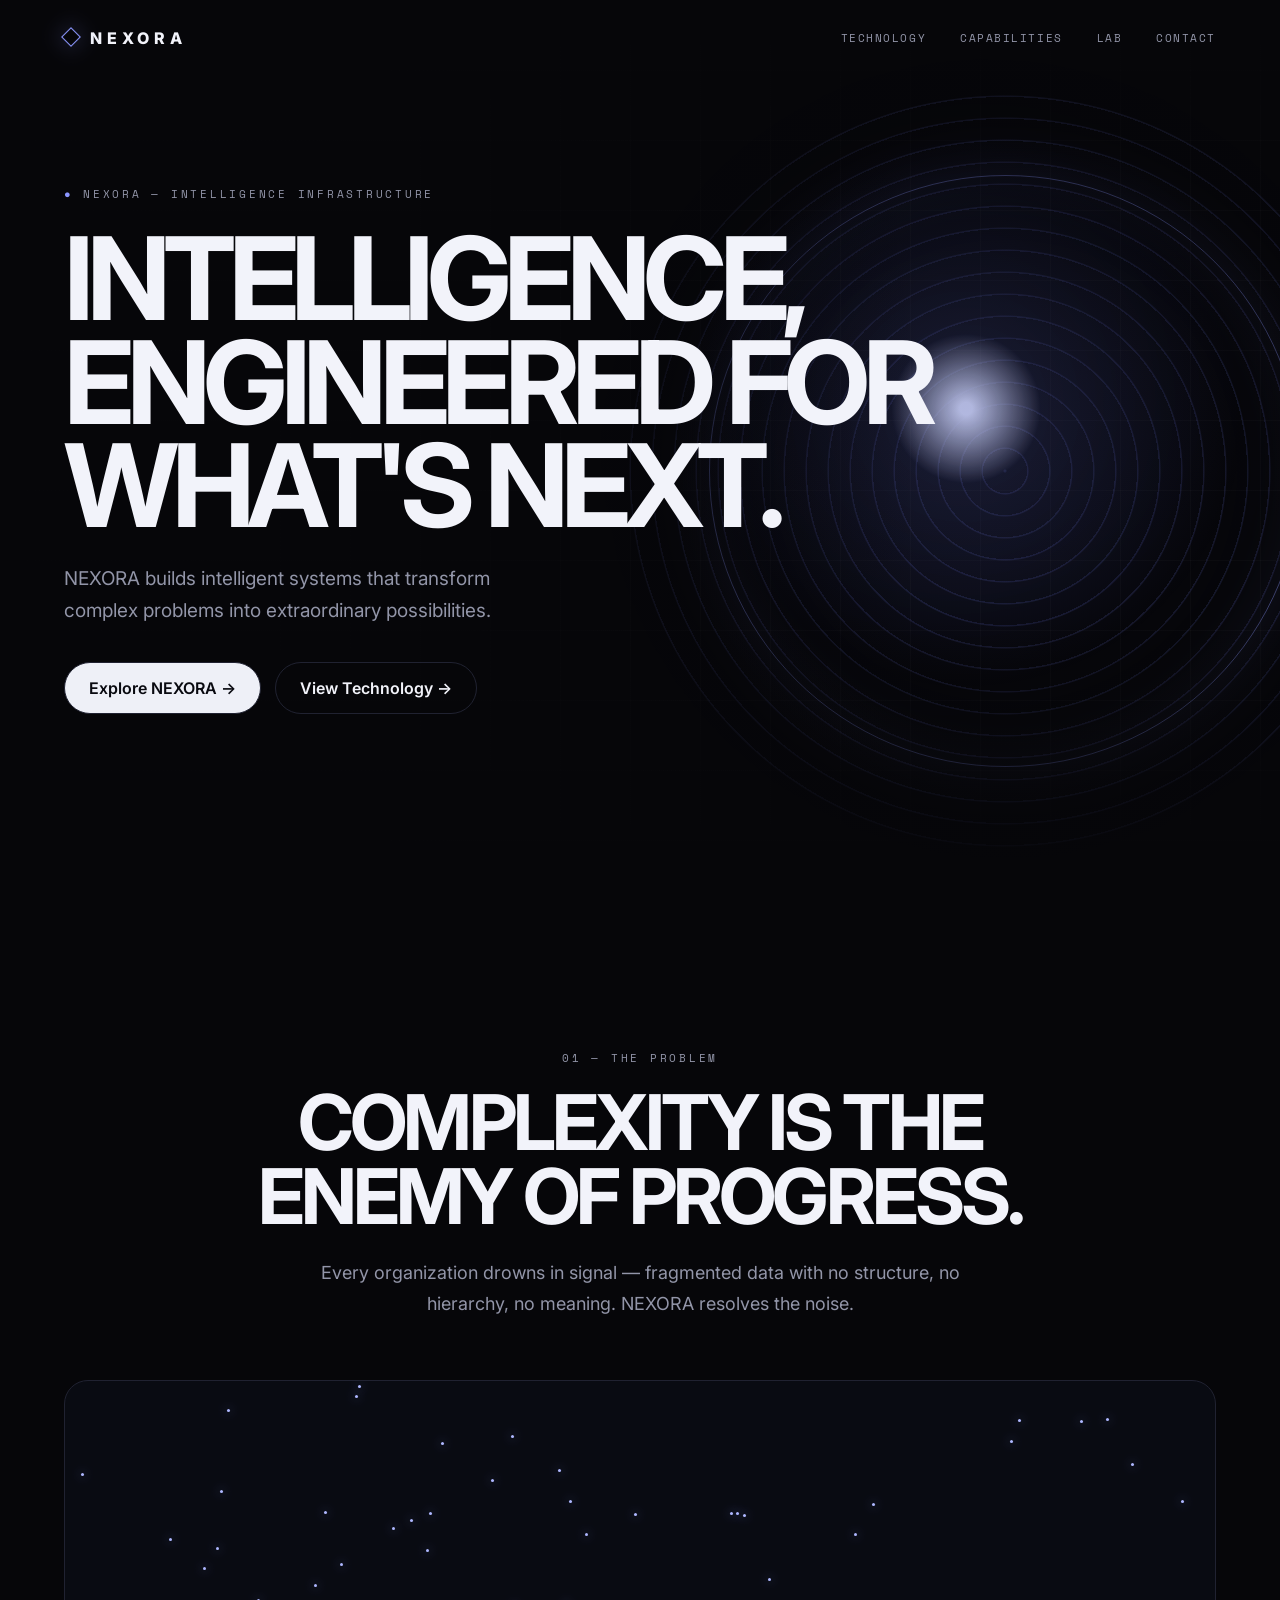
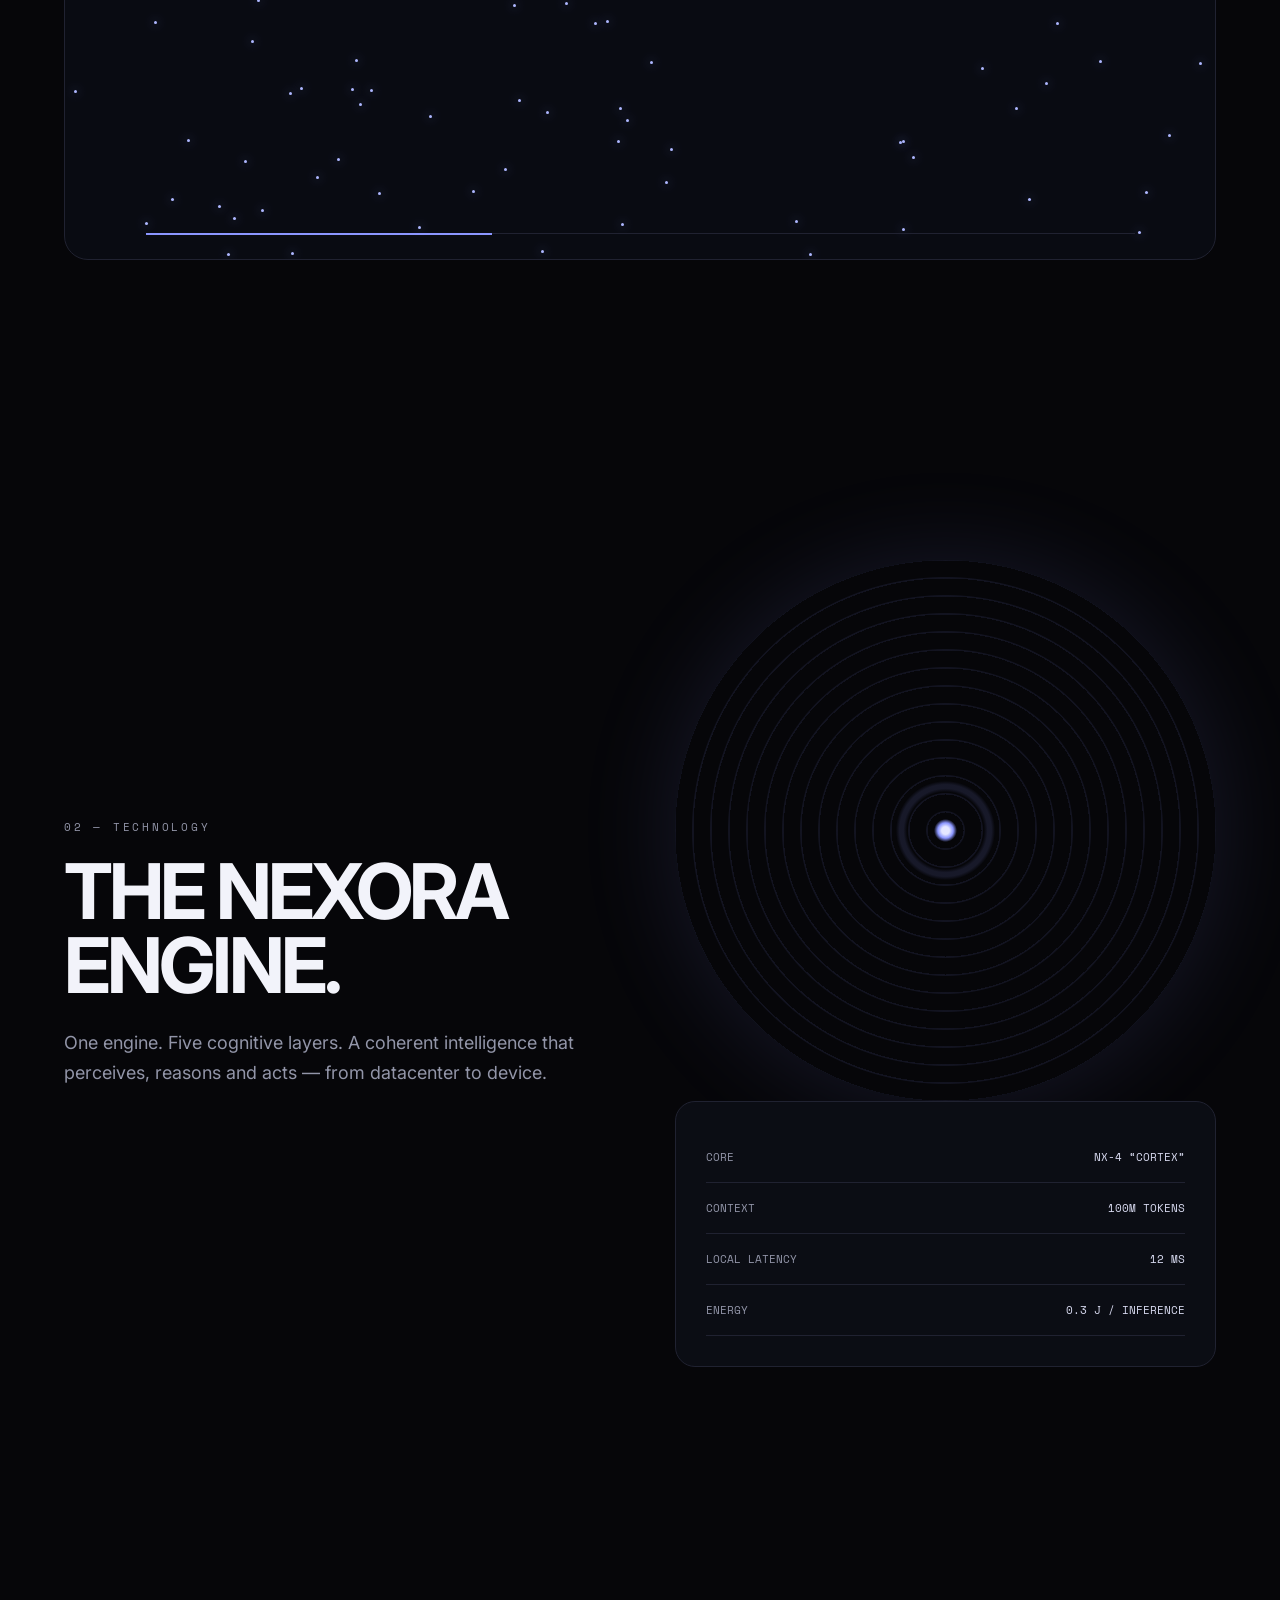
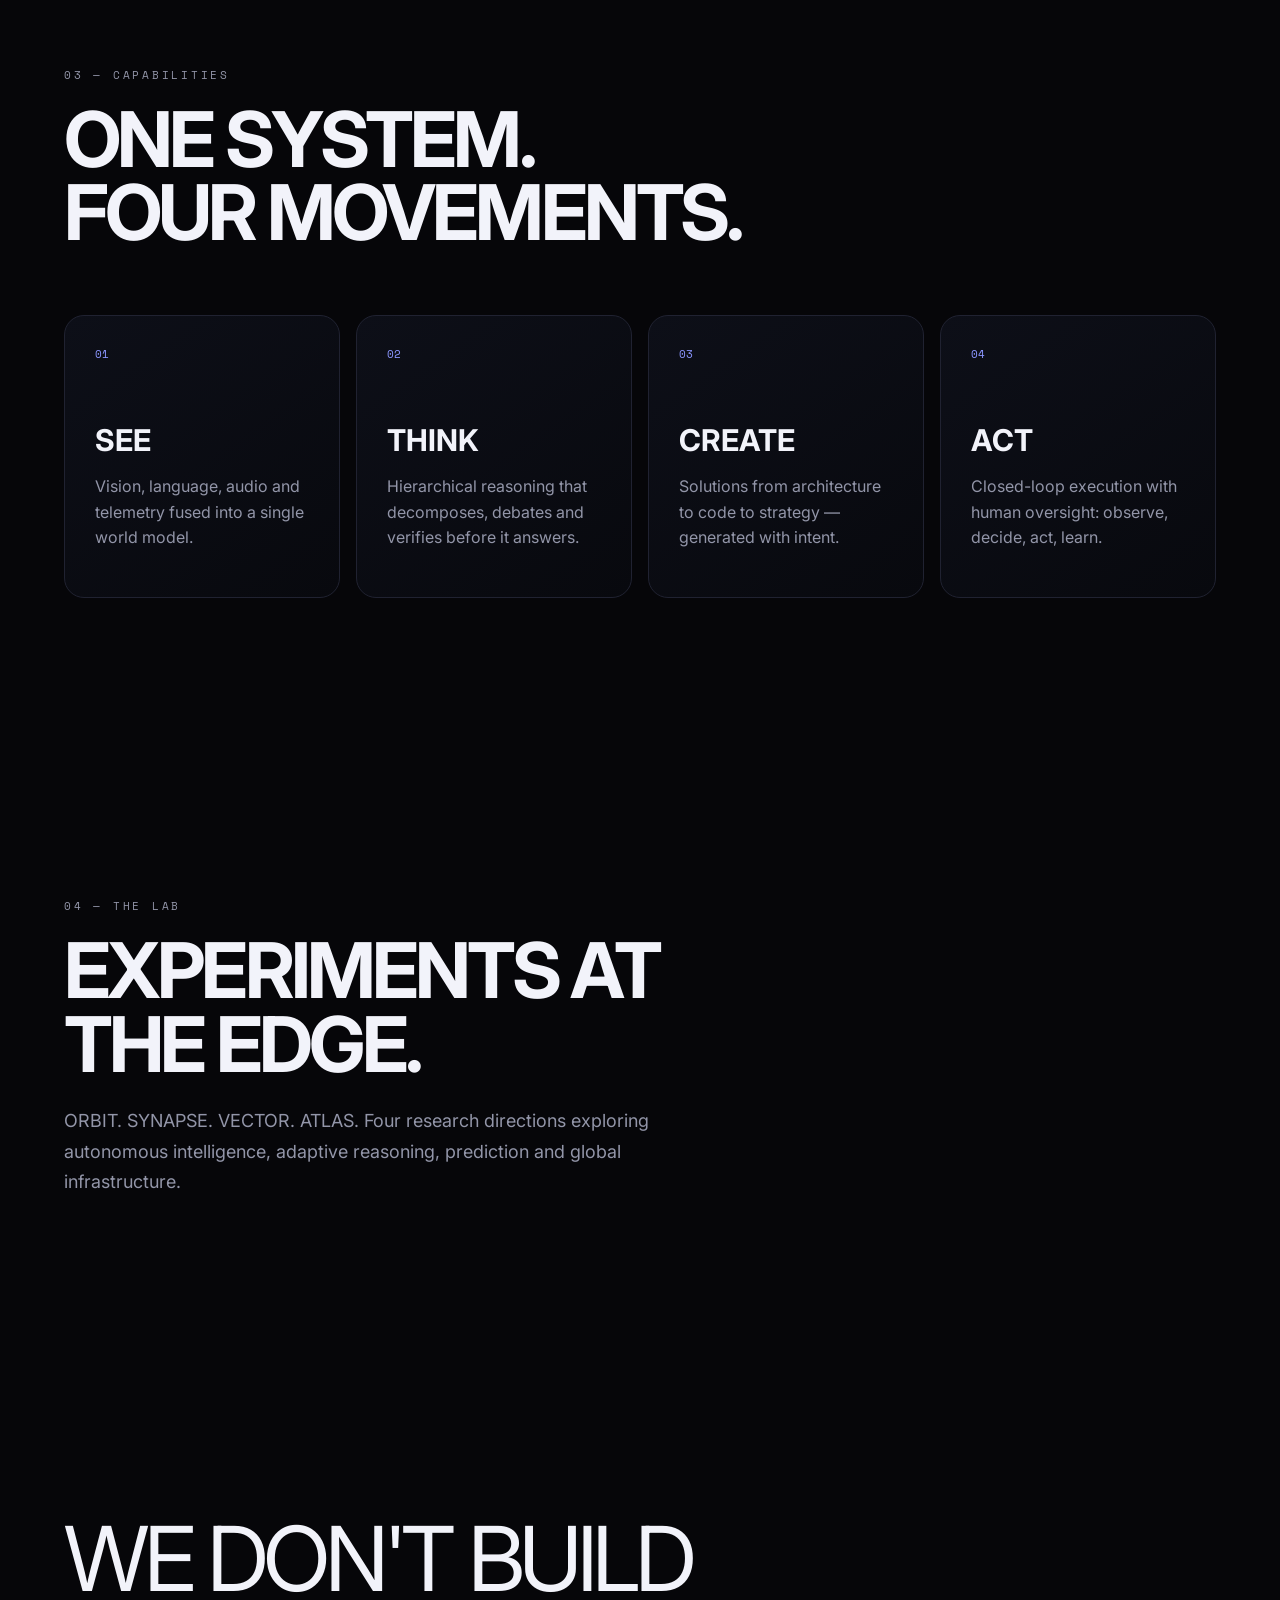
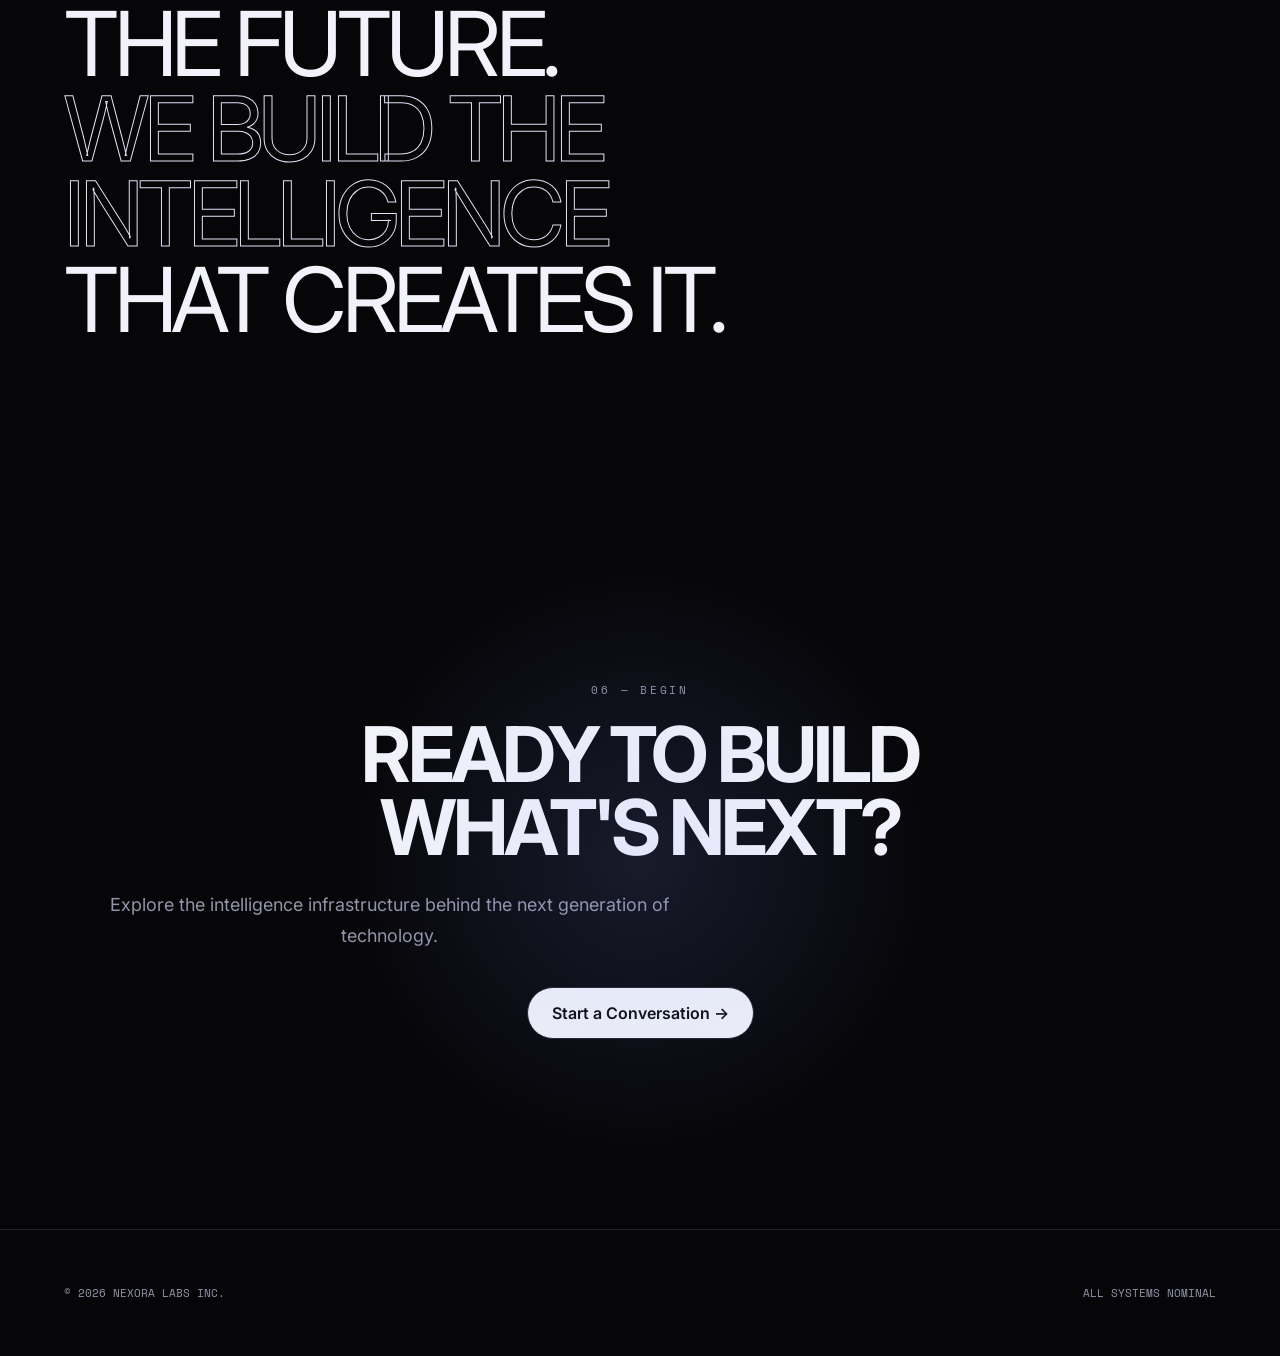
==== index.html @ 4604520b "Deploy NEXORA website" ====
<!doctype html>
<html lang="en"><head><meta charset="utf-8"><meta name="viewport" content="width=device-width,initial-scale=1"><meta name="description" content="NEXORA builds intelligent systems that transform complex problems into extraordinary possibilities."><title>NEXORA — Intelligence, Engineered for What's Next</title><link rel="preconnect" href="https://fonts.googleapis.com"><link rel="preconnect" href="https://fonts.gstatic.com" crossorigin><link href="https://fonts.googleapis.com/css2?family=Inter:wght@400;500;600;700;800&family=Space+Mono:wght@400;700&display=swap" rel="stylesheet"><style>
:root{--bg:#060609;--panel:#0b0d14;--txt:#f2f3fa;--muted:#9295a8;--line:#202231;--a:#8b96ff}*{box-sizing:border-box}html{scroll-behavior:smooth}body{margin:0;background:var(--bg);color:var(--txt);font-family:Inter,system-ui,sans-serif;overflow-x:hidden}a{color:inherit;text-decoration:none}button{font:inherit;color:inherit;background:none;border:0}.wrap{max-width:1420px;margin:auto;padding:0 clamp(20px,5vw,70px)}nav{position:fixed;z-index:20;top:0;left:0;right:0;height:76px;display:flex;align-items:center;justify-content:space-between;padding:0 clamp(20px,5vw,70px);transition:.4s}nav.sc{background:#060609b8;backdrop-filter:blur(18px);border-bottom:1px solid var(--line)}.brand{font-weight:800;letter-spacing:.3em}.brand i{display:inline-block;width:14px;height:14px;border:1px solid var(--a);transform:rotate(45deg);margin-right:12px;box-shadow:0 0 22px #8b96ff55}.links{display:flex;gap:34px;font:11px 'Space Mono';letter-spacing:.14em;text-transform:uppercase;color:var(--muted)}.links a:hover{color:#fff}.hero{min-height:100svh;position:relative;display:grid;place-items:center;overflow:hidden}.orb{position:absolute;width:min(72vw,780px);aspect-ratio:1;border-radius:50%;right:-9%;top:9%;background:radial-gradient(circle at 45% 42%,#cbd2ff 0 1%,#7481ff22 12%,transparent 45%),repeating-radial-gradient(circle,#7783ff22 0 1px,transparent 2px 22px);filter:drop-shadow(0 0 80px #6876ff33);animation:float 9s ease-in-out infinite,spin 28s linear infinite}.orb:after{content:"";position:absolute;inset:12%;border:1px solid #8b96ff66;border-radius:50%;box-shadow:inset 0 0 80px #8b96ff12,0 0 70px #8b96ff18}.grid{position:absolute;inset:0;background:linear-gradient(#ffffff06 1px,transparent 1px),linear-gradient(90deg,#ffffff06 1px,transparent 1px);background-size:70px 70px;mask-image:linear-gradient(to bottom,transparent,#000 20%,#000 80%,transparent)}.hero:after{content:"";position:absolute;inset:0;background:linear-gradient(90deg,#060609 0%,#060609e8 32%,transparent 72%),linear-gradient(0deg,#060609 0%,transparent 32%,#06060966 100%)}.hero-in{position:relative;z-index:2;width:100%}.k{font:11px 'Space Mono';letter-spacing:.25em;text-transform:uppercase;color:var(--muted)}.k b{color:var(--a)}h1{font-size:clamp(3.2rem,9vw,8.8rem);line-height:.9;letter-spacing:-.065em;max-width:1050px;margin:25px 0}.sub{max-width:470px;color:var(--muted);font-size:clamp(16px,1.5vw,19px);line-height:1.65}.btns{display:flex;gap:14px;margin-top:36px;flex-wrap:wrap}.btn{padding:15px 24px;border-radius:999px;border:1px solid var(--line);font-weight:600;transition:.3s}.primary{background:#eef0f7;color:#090a10}.btn:hover{transform:translateY(-3px);border-color:#555b7a}.section{padding:150px 0}.center{text-align:center}.title{font-size:clamp(2.6rem,6vw,6rem);line-height:.96;letter-spacing:-.05em;margin:20px 0 25px}.lead{color:var(--muted);max-width:650px;font-size:18px;line-height:1.7}.center .lead{margin:auto}.problem{position:relative;height:480px;margin-top:60px;border:1px solid var(--line);border-radius:24px;overflow:hidden;background:#090b12}.particles{position:absolute;inset:0}.particles span{position:absolute;width:3px;height:3px;border-radius:50%;background:#aeb7ff;box-shadow:0 0 12px #8b96ff;animation:drift var(--d) ease-in-out infinite alternate}.track{position:absolute;left:7%;right:7%;bottom:25px;height:1px;background:var(--line)}.track i{display:block;width:35%;height:2px;background:var(--a);animation:progress 5s ease-in-out infinite}.cards{display:grid;grid-template-columns:repeat(4,1fr);gap:16px;margin-top:65px}.card{min-height:260px;padding:30px;border:1px solid var(--line);border-radius:20px;background:linear-gradient(145deg,#0d0f18,#08090e);transition:.45s}.card:hover{transform:translateY(-8px);border-color:#59618e}.num{font:11px 'Space Mono';color:var(--a)}.card h3{font-size:30px;margin:60px 0 12px}.card p{color:var(--muted);line-height:1.6}.engine{display:grid;grid-template-columns:1fr 1fr;align-items:center;gap:70px}.sphere{aspect-ratio:1;border-radius:50%;max-width:560px;margin:auto;background:radial-gradient(circle,#e4e7ff 0 1%,#8b96ff 2%,transparent 3% 10%,#8b96ff22 11% 12%,transparent 13%),repeating-radial-gradient(circle,#8b96ff18 0 1px,transparent 2px 18px);animation:spin 20s linear infinite;box-shadow:0 0 100px #8b96ff22}.spec{border:1px solid var(--line);border-radius:20px;padding:30px;background:#0b0d14}.row{display:flex;justify-content:space-between;padding:17px 0;border-bottom:1px solid var(--line);font:11px 'Space Mono';color:var(--muted)}.row b{color:#d8daf0;font-weight:400}.bigquote{font-size:clamp(3rem,7vw,7rem);line-height:.95;letter-spacing:-.06em}.outline{color:transparent;-webkit-text-stroke:1px #dfe2f5}.cta{position:relative;text-align:center;padding:190px 0;overflow:hidden}.cta .glow{position:absolute;width:650px;height:650px;border-radius:50%;left:50%;top:50%;transform:translate(-50%,-50%);background:radial-gradient(circle,#8b96ff24,transparent 65%)}footer{border-top:1px solid var(--line);padding:55px 0;color:var(--muted);font:11px 'Space Mono'}@keyframes spin{to{transform:rotate(360deg)}}@keyframes float{50%{transform:translate(-25px,25px) scale(1.04)}}@keyframes drift{to{transform:translate(var(--x),var(--y));opacity:.25}}@keyframes progress{50%{width:72%}100%{width:100%}}@media(max-width:850px){.links{display:none}.orb{width:100vw;right:-45%;top:25%;opacity:.7}.hero:after{background:linear-gradient(180deg,#06060955,#060609e8 65%,#060609)}.cards,.engine{grid-template-columns:1fr}.section{padding:100px 0}.problem{height:380px}.card h3{margin-top:35px}}
</style></head><body><nav id="nav"><a class="brand" href="#"><i></i>NEXORA</a><div class="links"><a href="#technology">Technology</a><a href="#capabilities">Capabilities</a><a href="#lab">Lab</a><a href="#contact">Contact</a></div></nav><main><section class="hero"><div class="grid"></div><div class="orb"></div><div class="wrap hero-in"><div class="k"><b>●</b> NEXORA — Intelligence Infrastructure</div><h1>INTELLIGENCE,<br>ENGINEERED FOR<br>WHAT'S NEXT.</h1><p class="sub">NEXORA builds intelligent systems that transform complex problems into extraordinary possibilities.</p><div class="btns"><a class="btn primary" href="#technology">Explore NEXORA →</a><a class="btn" href="#capabilities">View Technology →</a></div></div></section><section class="section center"><div class="wrap"><div class="k">01 — The Problem</div><h2 class="title">COMPLEXITY IS THE<br>ENEMY OF PROGRESS.</h2><p class="lead">Every organization drowns in signal — fragmented data with no structure, no hierarchy, no meaning. NEXORA resolves the noise.</p><div class="problem"><div class="particles" id="particles"></div><div class="track"><i></i></div></div></div></section><section id="technology" class="section"><div class="wrap engine"><div><div class="k">02 — Technology</div><h2 class="title">THE NEXORA<br>ENGINE.</h2><p class="lead">One engine. Five cognitive layers. A coherent intelligence that perceives, reasons and acts — from datacenter to device.</p></div><div><div class="sphere"></div><div class="spec"><div class="row"><span>CORE</span><b>NX-4 “CORTEX”</b></div><div class="row"><span>CONTEXT</span><b>100M TOKENS</b></div><div class="row"><span>LOCAL LATENCY</span><b>12 MS</b></div><div class="row"><span>ENERGY</span><b>0.3 J / INFERENCE</b></div></div></div></div></section><section id="capabilities" class="section"><div class="wrap"><div class="k">03 — Capabilities</div><h2 class="title">ONE SYSTEM.<br>FOUR MOVEMENTS.</h2><div class="cards"><article class="card"><div class="num">01</div><h3>SEE</h3><p>Vision, language, audio and telemetry fused into a single world model.</p></article><article class="card"><div class="num">02</div><h3>THINK</h3><p>Hierarchical reasoning that decomposes, debates and verifies before it answers.</p></article><article class="card"><div class="num">03</div><h3>CREATE</h3><p>Solutions from architecture to code to strategy — generated with intent.</p></article><article class="card"><div class="num">04</div><h3>ACT</h3><p>Closed-loop execution with human oversight: observe, decide, act, learn.</p></article></div></div></section><section id="lab" class="section"><div class="wrap"><div class="k">04 — The Lab</div><h2 class="title">EXPERIMENTS AT<br>THE EDGE.</h2><p class="lead">ORBIT. SYNAPSE. VECTOR. ATLAS. Four research directions exploring autonomous intelligence, adaptive reasoning, prediction and global infrastructure.</p></div></section><section class="section"><div class="wrap"><div class="bigquote">WE DON'T BUILD<br>THE FUTURE.<br><span class="outline">WE BUILD THE<br>INTELLIGENCE</span><br>THAT CREATES IT.</div></div></section><section id="contact" class="cta"><div class="glow"></div><div class="wrap"><div class="k">06 — Begin</div><h2 class="title">READY TO BUILD<br>WHAT'S NEXT?</h2><p class="lead">Explore the intelligence infrastructure behind the next generation of technology.</p><div class="btns" style="justify-content:center"><a class="btn primary" href="mailto:hello@nexora.ai">Start a Conversation →</a></div></div></section></main><footer><div class="wrap">© 2026 NEXORA LABS INC. <span style="float:right">ALL SYSTEMS NOMINAL</span></div></footer><script>const nav=document.getElementById('nav');addEventListener('scroll',()=>nav.classList.toggle('sc',scrollY>40));const p=document.getElementById('particles');for(let i=0;i<90;i++){const s=document.createElement('span');s.style.left=Math.random()*100+'%';s.style.top=Math.random()*100+'%';s.style.setProperty('--d',(2+Math.random()*5)+'s');s.style.setProperty('--x',(Math.random()*160-80)+'px');s.style.setProperty('--y',(Math.random()*160-80)+'px');s.style.animationDelay=(-Math.random()*5)+'s';p.appendChild(s)}</script></body></html>
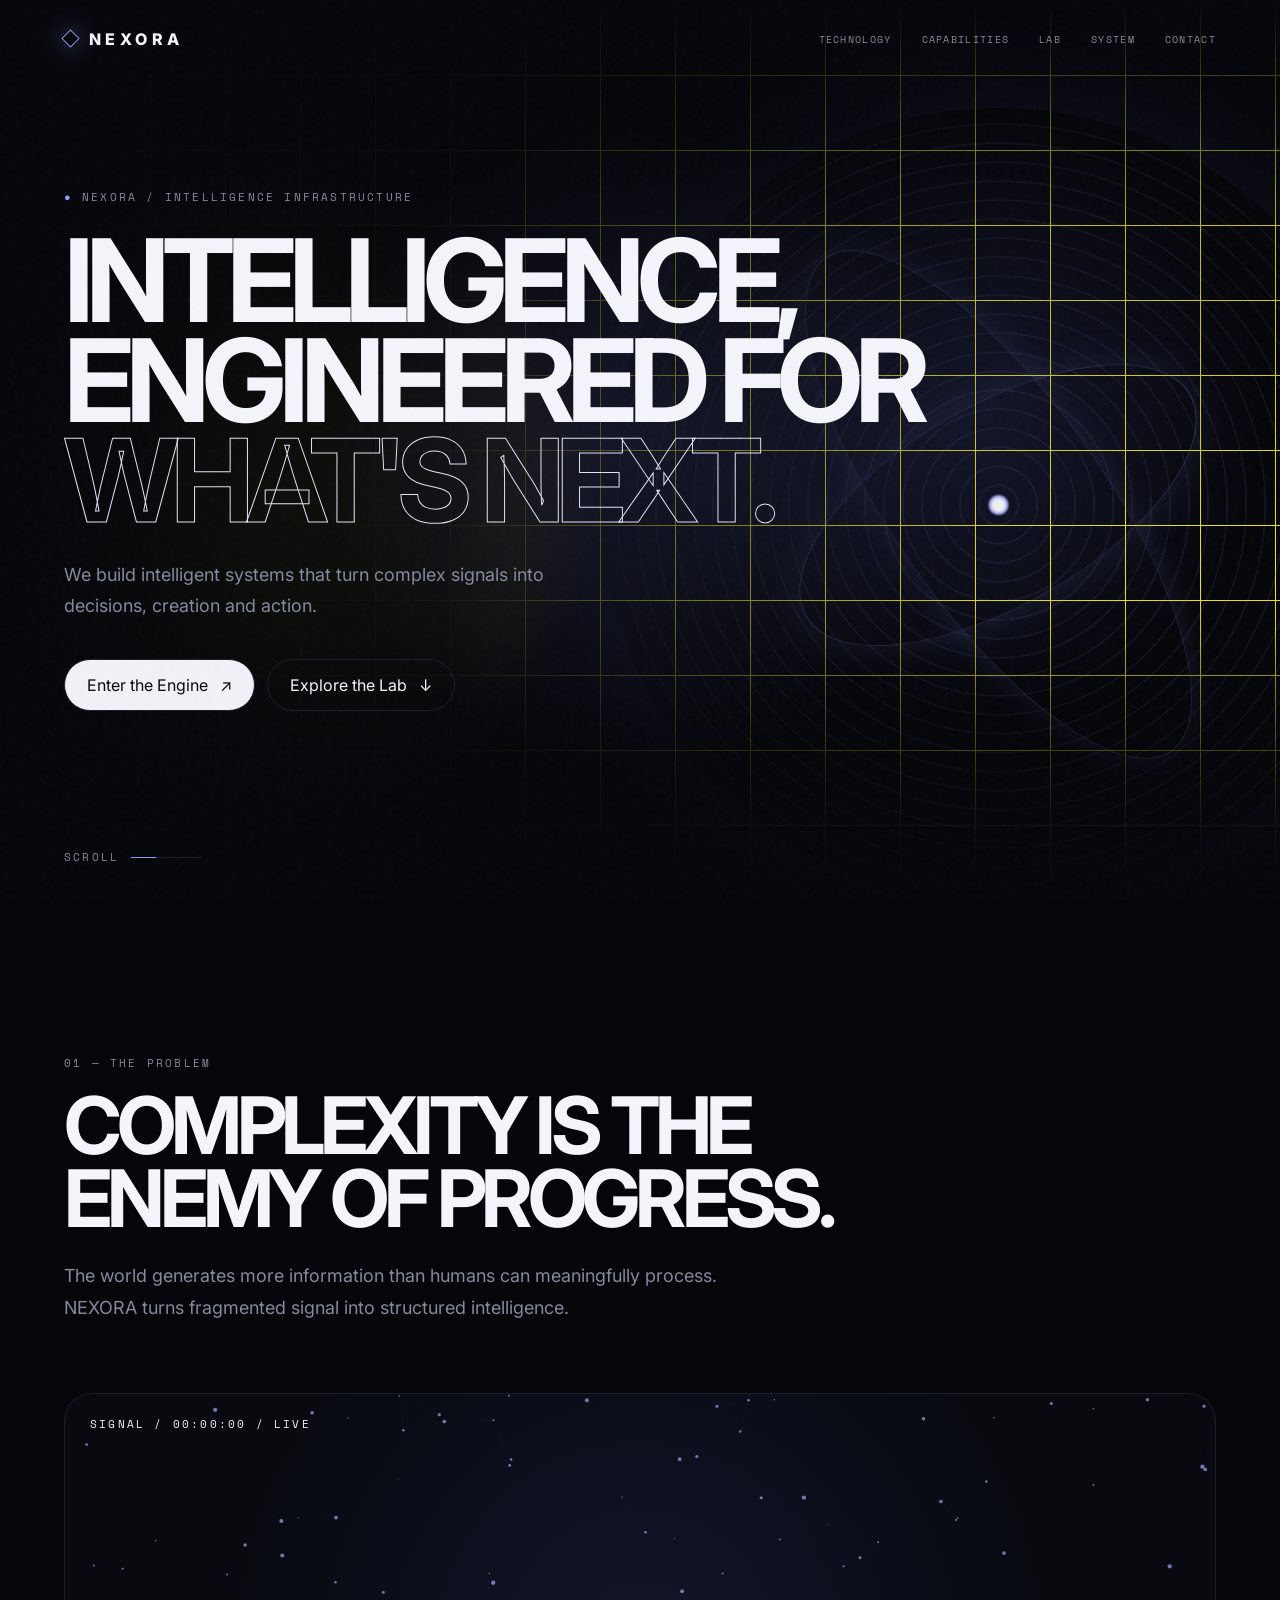
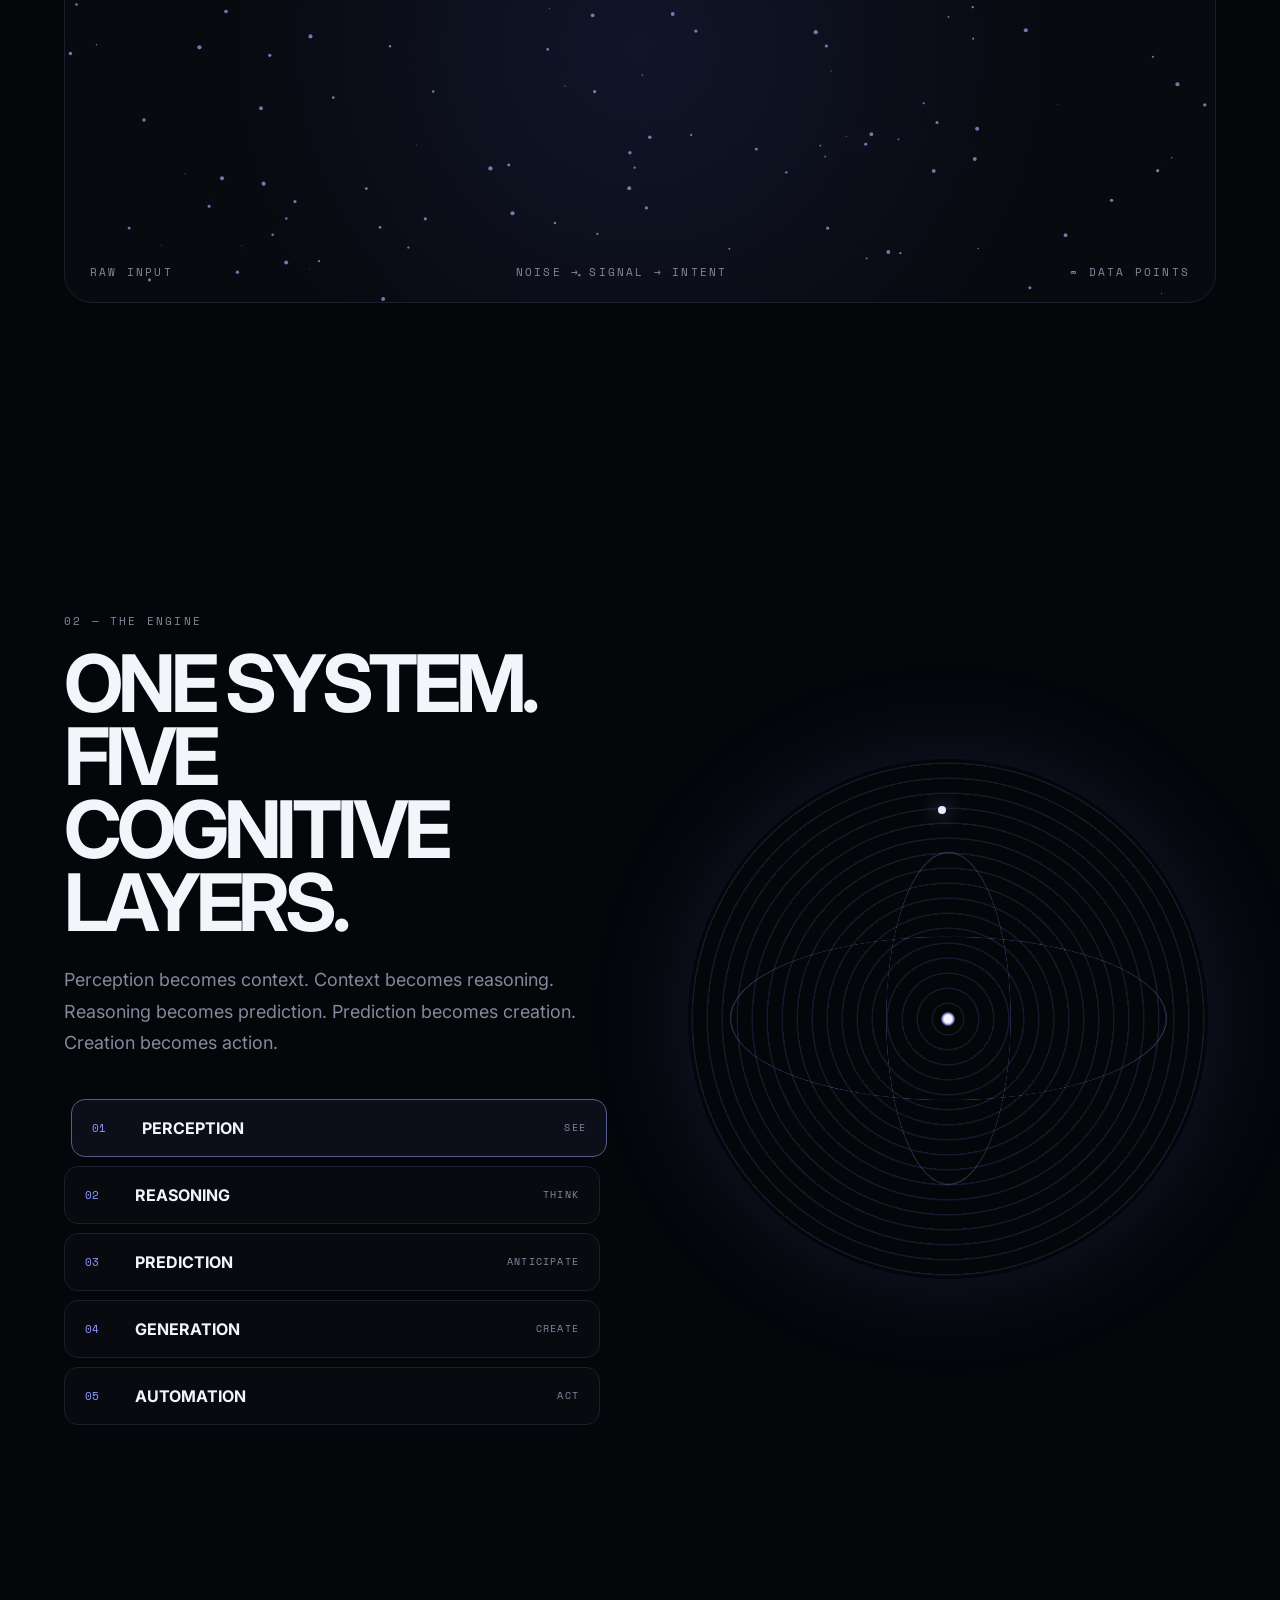
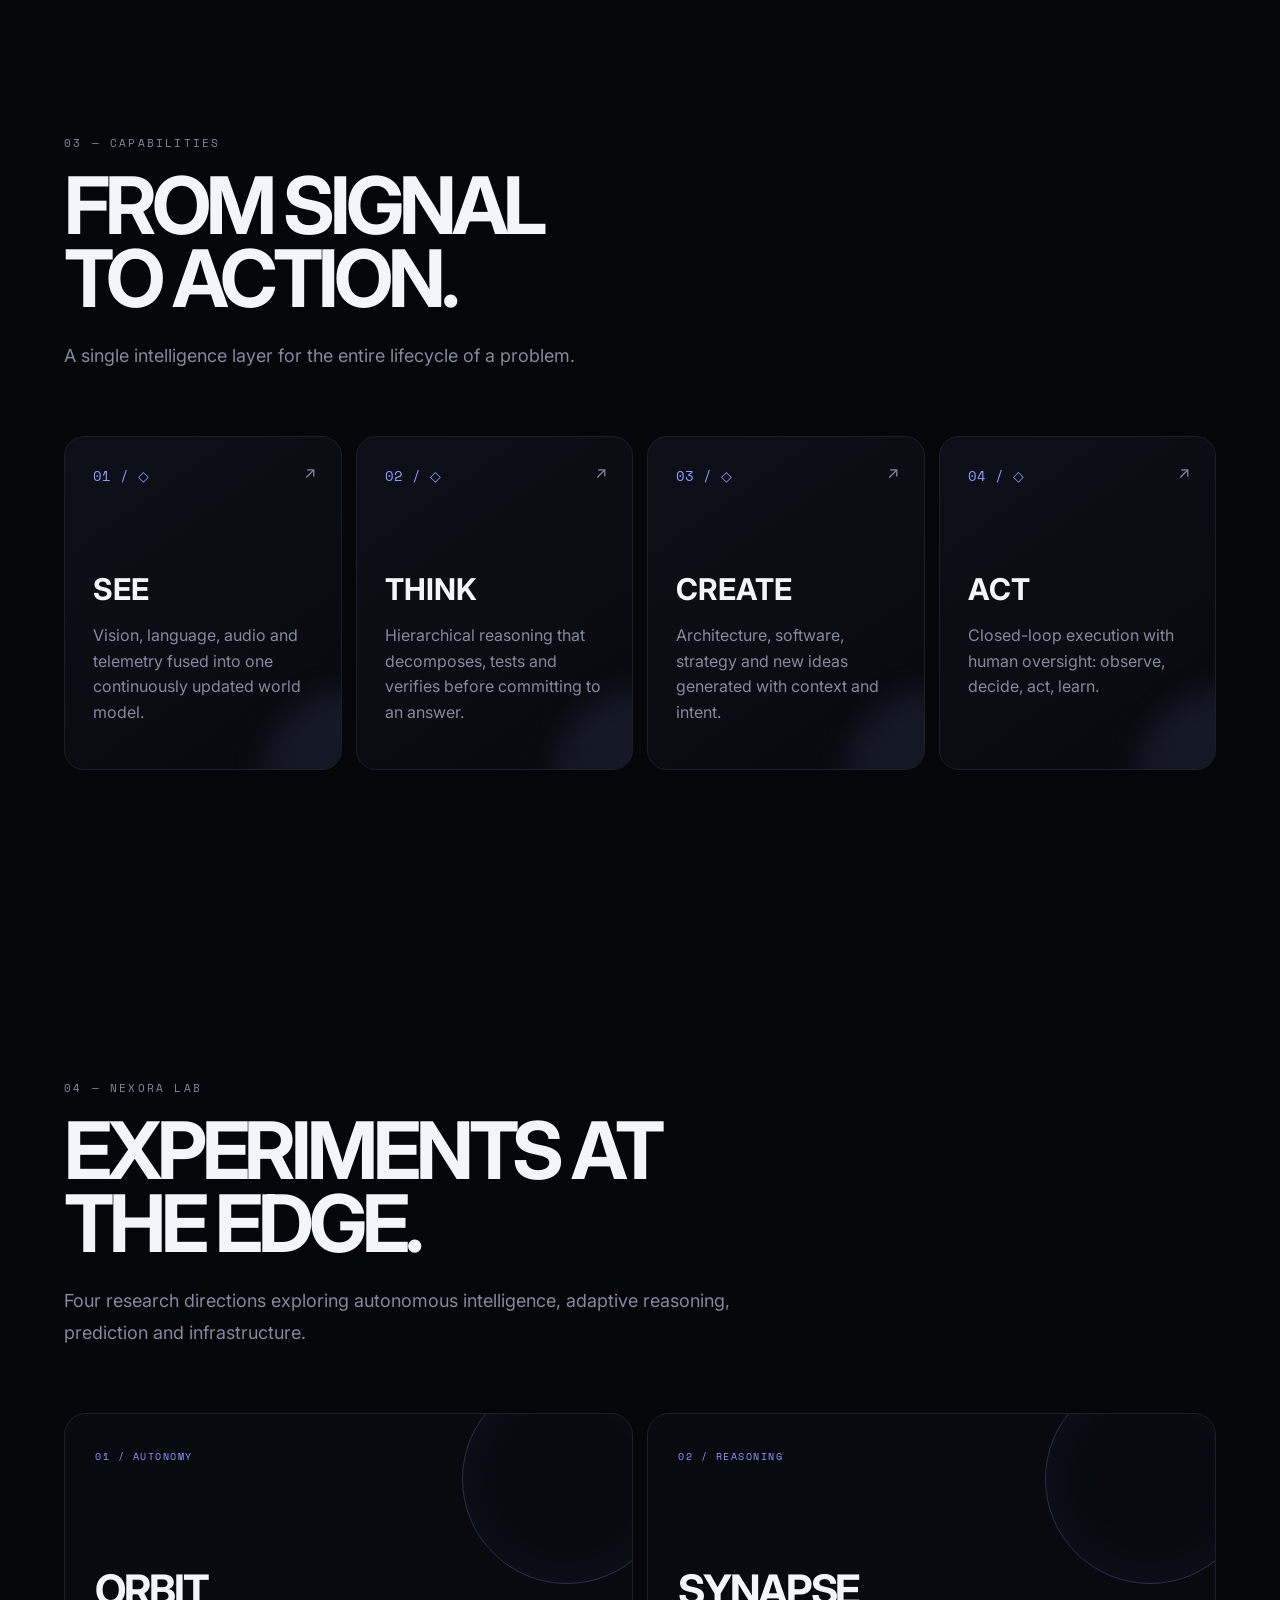
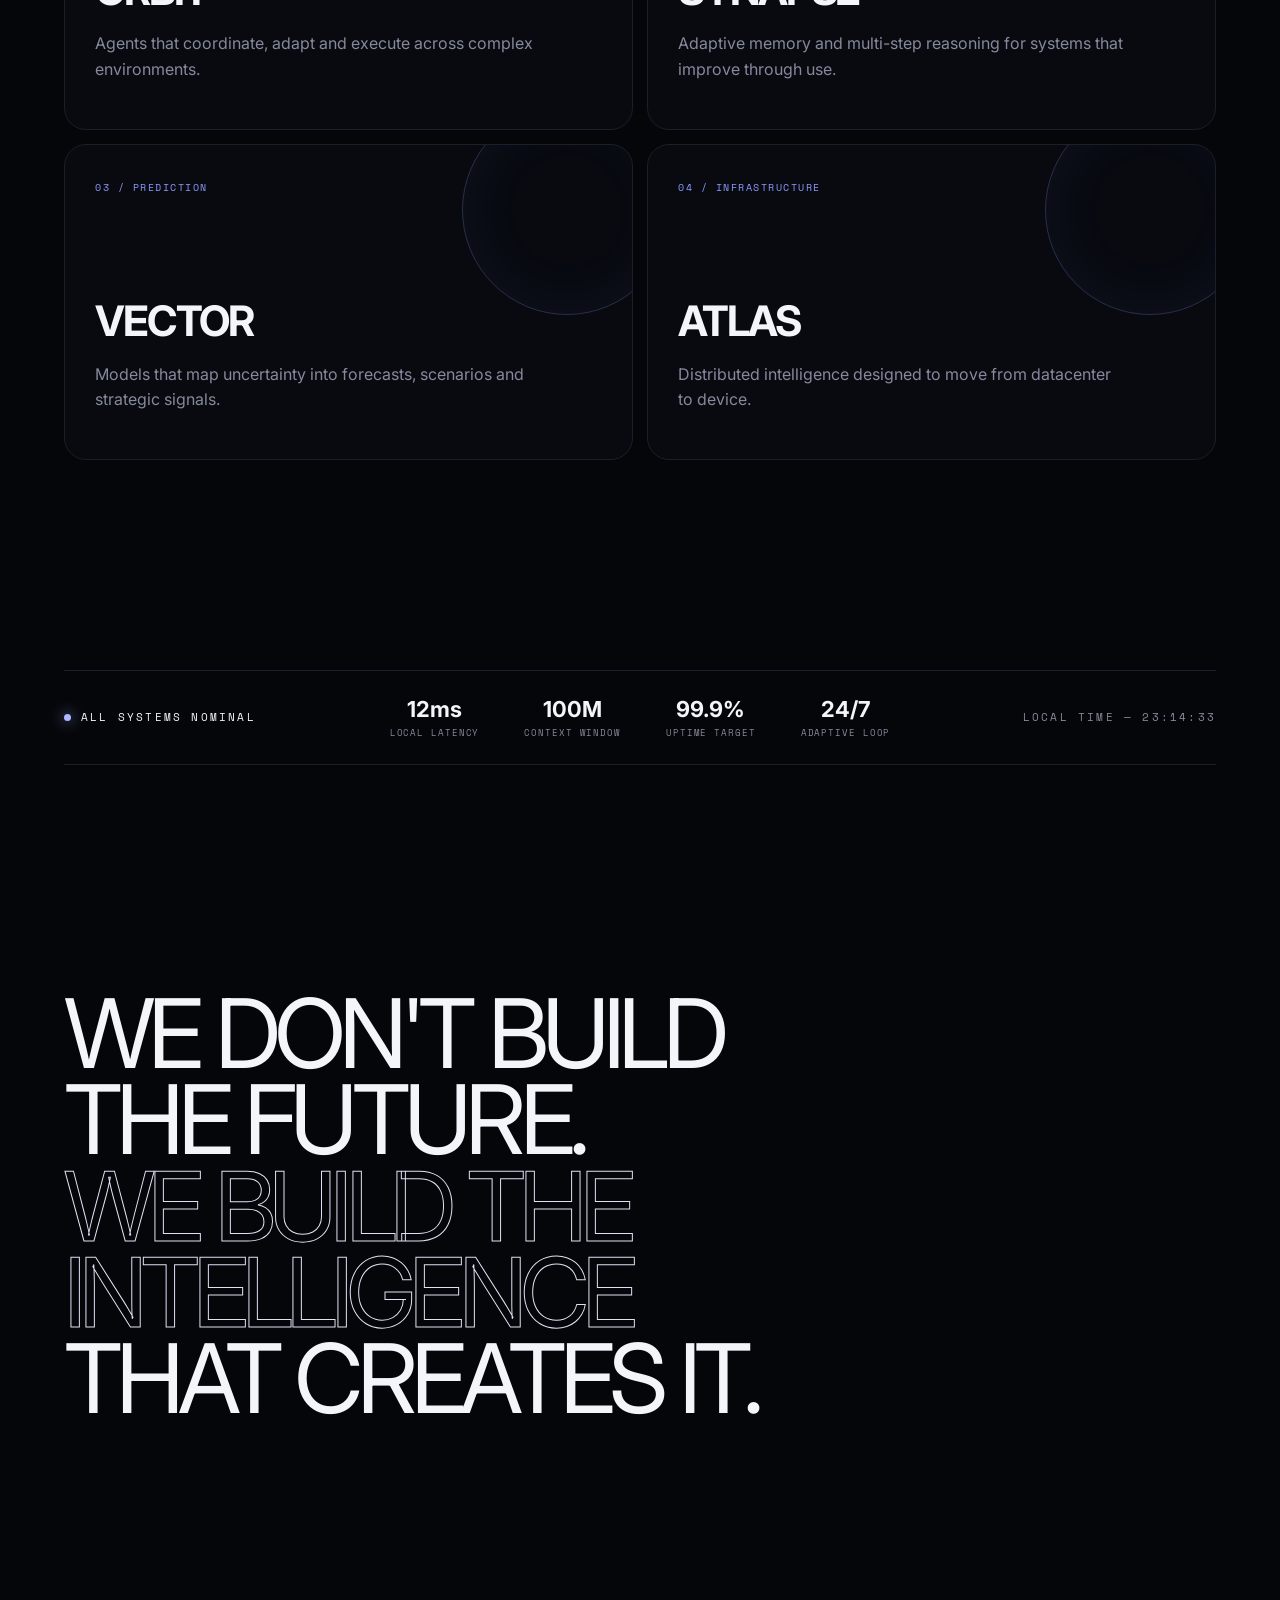
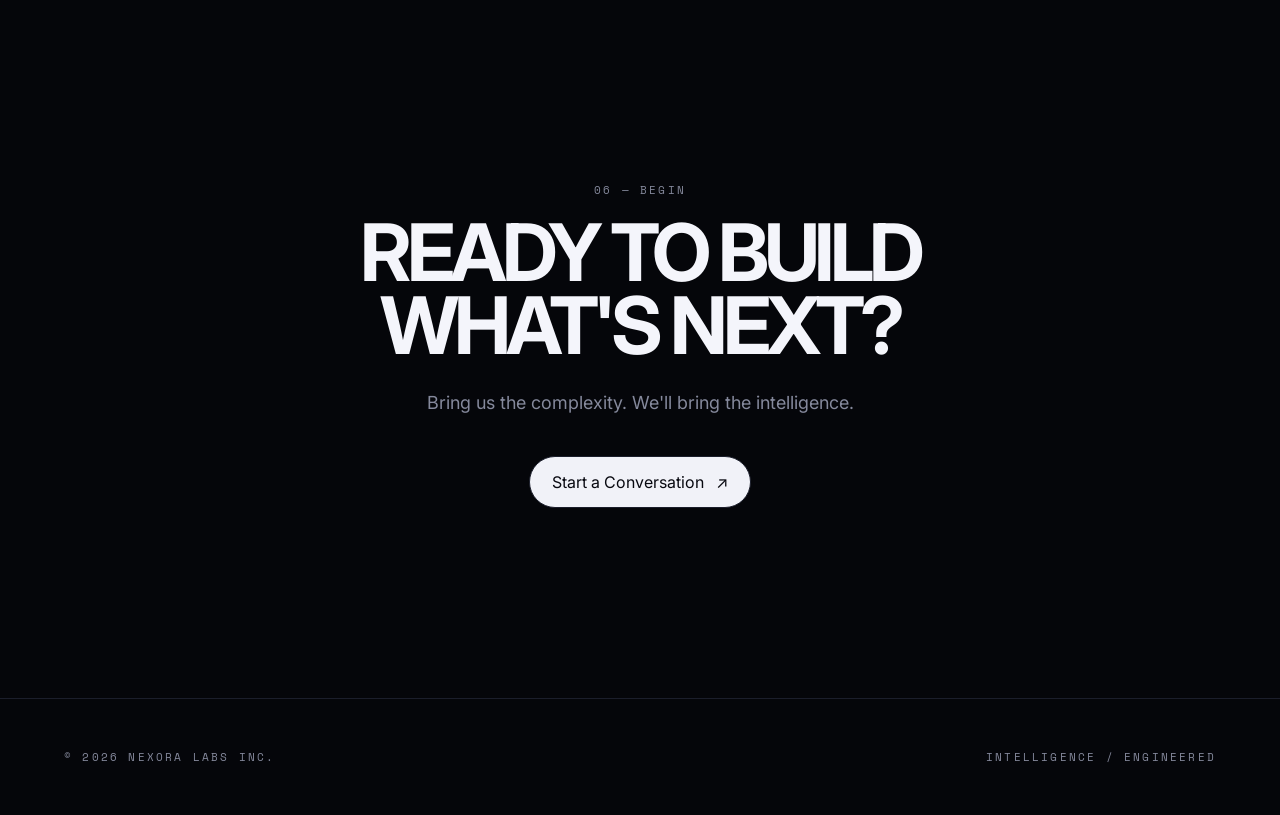
==== commit fdb80b2c: "Upgrade NEXORA with immersive visuals, interactive engine, lab cards, system status and scroll anima" ====
--- a/index.html
+++ b/index.html
@@ -1,4 +1,43 @@
 <!doctype html>
-<html lang="en"><head><meta charset="utf-8"><meta name="viewport" content="width=device-width,initial-scale=1"><meta name="description" content="NEXORA builds intelligent systems that transform complex problems into extraordinary possibilities."><title>NEXORA — Intelligence, Engineered for What's Next</title><link rel="preconnect" href="https://fonts.googleapis.com"><link rel="preconnect" href="https://fonts.gstatic.com" crossorigin><link href="https://fonts.googleapis.com/css2?family=Inter:wght@400;500;600;700;800&family=Space+Mono:wght@400;700&display=swap" rel="stylesheet"><style>
-:root{--bg:#060609;--panel:#0b0d14;--txt:#f2f3fa;--muted:#9295a8;--line:#202231;--a:#8b96ff}*{box-sizing:border-box}html{scroll-behavior:smooth}body{margin:0;background:var(--bg);color:var(--txt);font-family:Inter,system-ui,sans-serif;overflow-x:hidden}a{color:inherit;text-decoration:none}button{font:inherit;color:inherit;background:none;border:0}.wrap{max-width:1420px;margin:auto;padding:0 clamp(20px,5vw,70px)}nav{position:fixed;z-index:20;top:0;left:0;right:0;height:76px;display:flex;align-items:center;justify-content:space-between;padding:0 clamp(20px,5vw,70px);transition:.4s}nav.sc{background:#060609b8;backdrop-filter:blur(18px);border-bottom:1px solid var(--line)}.brand{font-weight:800;letter-spacing:.3em}.brand i{display:inline-block;width:14px;height:14px;border:1px solid var(--a);transform:rotate(45deg);margin-right:12px;box-shadow:0 0 22px #8b96ff55}.links{display:flex;gap:34px;font:11px 'Space Mono';letter-spacing:.14em;text-transform:uppercase;color:var(--muted)}.links a:hover{color:#fff}.hero{min-height:100svh;position:relative;display:grid;place-items:center;overflow:hidden}.orb{position:absolute;width:min(72vw,780px);aspect-ratio:1;border-radius:50%;right:-9%;top:9%;background:radial-gradient(circle at 45% 42%,#cbd2ff 0 1%,#7481ff22 12%,transparent 45%),repeating-radial-gradient(circle,#7783ff22 0 1px,transparent 2px 22px);filter:drop-shadow(0 0 80px #6876ff33);animation:float 9s ease-in-out infinite,spin 28s linear infinite}.orb:after{content:"";position:absolute;inset:12%;border:1px solid #8b96ff66;border-radius:50%;box-shadow:inset 0 0 80px #8b96ff12,0 0 70px #8b96ff18}.grid{position:absolute;inset:0;background:linear-gradient(#ffffff06 1px,transparent 1px),linear-gradient(90deg,#ffffff06 1px,transparent 1px);background-size:70px 70px;mask-image:linear-gradient(to bottom,transparent,#000 20%,#000 80%,transparent)}.hero:after{content:"";position:absolute;inset:0;background:linear-gradient(90deg,#060609 0%,#060609e8 32%,transparent 72%),linear-gradient(0deg,#060609 0%,transparent 32%,#06060966 100%)}.hero-in{position:relative;z-index:2;width:100%}.k{font:11px 'Space Mono';letter-spacing:.25em;text-transform:uppercase;color:var(--muted)}.k b{color:var(--a)}h1{font-size:clamp(3.2rem,9vw,8.8rem);line-height:.9;letter-spacing:-.065em;max-width:1050px;margin:25px 0}.sub{max-width:470px;color:var(--muted);font-size:clamp(16px,1.5vw,19px);line-height:1.65}.btns{display:flex;gap:14px;margin-top:36px;flex-wrap:wrap}.btn{padding:15px 24px;border-radius:999px;border:1px solid var(--line);font-weight:600;transition:.3s}.primary{background:#eef0f7;color:#090a10}.btn:hover{transform:translateY(-3px);border-color:#555b7a}.section{padding:150px 0}.center{text-align:center}.title{font-size:clamp(2.6rem,6vw,6rem);line-height:.96;letter-spacing:-.05em;margin:20px 0 25px}.lead{color:var(--muted);max-width:650px;font-size:18px;line-height:1.7}.center .lead{margin:auto}.problem{position:relative;height:480px;margin-top:60px;border:1px solid var(--line);border-radius:24px;overflow:hidden;background:#090b12}.particles{position:absolute;inset:0}.particles span{position:absolute;width:3px;height:3px;border-radius:50%;background:#aeb7ff;box-shadow:0 0 12px #8b96ff;animation:drift var(--d) ease-in-out infinite alternate}.track{position:absolute;left:7%;right:7%;bottom:25px;height:1px;background:var(--line)}.track i{display:block;width:35%;height:2px;background:var(--a);animation:progress 5s ease-in-out infinite}.cards{display:grid;grid-template-columns:repeat(4,1fr);gap:16px;margin-top:65px}.card{min-height:260px;padding:30px;border:1px solid var(--line);border-radius:20px;background:linear-gradient(145deg,#0d0f18,#08090e);transition:.45s}.card:hover{transform:translateY(-8px);border-color:#59618e}.num{font:11px 'Space Mono';color:var(--a)}.card h3{font-size:30px;margin:60px 0 12px}.card p{color:var(--muted);line-height:1.6}.engine{display:grid;grid-template-columns:1fr 1fr;align-items:center;gap:70px}.sphere{aspect-ratio:1;border-radius:50%;max-width:560px;margin:auto;background:radial-gradient(circle,#e4e7ff 0 1%,#8b96ff 2%,transparent 3% 10%,#8b96ff22 11% 12%,transparent 13%),repeating-radial-gradient(circle,#8b96ff18 0 1px,transparent 2px 18px);animation:spin 20s linear infinite;box-shadow:0 0 100px #8b96ff22}.spec{border:1px solid var(--line);border-radius:20px;padding:30px;background:#0b0d14}.row{display:flex;justify-content:space-between;padding:17px 0;border-bottom:1px solid var(--line);font:11px 'Space Mono';color:var(--muted)}.row b{color:#d8daf0;font-weight:400}.bigquote{font-size:clamp(3rem,7vw,7rem);line-height:.95;letter-spacing:-.06em}.outline{color:transparent;-webkit-text-stroke:1px #dfe2f5}.cta{position:relative;text-align:center;padding:190px 0;overflow:hidden}.cta .glow{position:absolute;width:650px;height:650px;border-radius:50%;left:50%;top:50%;transform:translate(-50%,-50%);background:radial-gradient(circle,#8b96ff24,transparent 65%)}footer{border-top:1px solid var(--line);padding:55px 0;color:var(--muted);font:11px 'Space Mono'}@keyframes spin{to{transform:rotate(360deg)}}@keyframes float{50%{transform:translate(-25px,25px) scale(1.04)}}@keyframes drift{to{transform:translate(var(--x),var(--y));opacity:.25}}@keyframes progress{50%{width:72%}100%{width:100%}}@media(max-width:850px){.links{display:none}.orb{width:100vw;right:-45%;top:25%;opacity:.7}.hero:after{background:linear-gradient(180deg,#06060955,#060609e8 65%,#060609)}.cards,.engine{grid-template-columns:1fr}.section{padding:100px 0}.problem{height:380px}.card h3{margin-top:35px}}
-</style></head><body><nav id="nav"><a class="brand" href="#"><i></i>NEXORA</a><div class="links"><a href="#technology">Technology</a><a href="#capabilities">Capabilities</a><a href="#lab">Lab</a><a href="#contact">Contact</a></div></nav><main><section class="hero"><div class="grid"></div><div class="orb"></div><div class="wrap hero-in"><div class="k"><b>●</b> NEXORA — Intelligence Infrastructure</div><h1>INTELLIGENCE,<br>ENGINEERED FOR<br>WHAT'S NEXT.</h1><p class="sub">NEXORA builds intelligent systems that transform complex problems into extraordinary possibilities.</p><div class="btns"><a class="btn primary" href="#technology">Explore NEXORA →</a><a class="btn" href="#capabilities">View Technology →</a></div></div></section><section class="section center"><div class="wrap"><div class="k">01 — The Problem</div><h2 class="title">COMPLEXITY IS THE<br>ENEMY OF PROGRESS.</h2><p class="lead">Every organization drowns in signal — fragmented data with no structure, no hierarchy, no meaning. NEXORA resolves the noise.</p><div class="problem"><div class="particles" id="particles"></div><div class="track"><i></i></div></div></div></section><section id="technology" class="section"><div class="wrap engine"><div><div class="k">02 — Technology</div><h2 class="title">THE NEXORA<br>ENGINE.</h2><p class="lead">One engine. Five cognitive layers. A coherent intelligence that perceives, reasons and acts — from datacenter to device.</p></div><div><div class="sphere"></div><div class="spec"><div class="row"><span>CORE</span><b>NX-4 “CORTEX”</b></div><div class="row"><span>CONTEXT</span><b>100M TOKENS</b></div><div class="row"><span>LOCAL LATENCY</span><b>12 MS</b></div><div class="row"><span>ENERGY</span><b>0.3 J / INFERENCE</b></div></div></div></div></section><section id="capabilities" class="section"><div class="wrap"><div class="k">03 — Capabilities</div><h2 class="title">ONE SYSTEM.<br>FOUR MOVEMENTS.</h2><div class="cards"><article class="card"><div class="num">01</div><h3>SEE</h3><p>Vision, language, audio and telemetry fused into a single world model.</p></article><article class="card"><div class="num">02</div><h3>THINK</h3><p>Hierarchical reasoning that decomposes, debates and verifies before it answers.</p></article><article class="card"><div class="num">03</div><h3>CREATE</h3><p>Solutions from architecture to code to strategy — generated with intent.</p></article><article class="card"><div class="num">04</div><h3>ACT</h3><p>Closed-loop execution with human oversight: observe, decide, act, learn.</p></article></div></div></section><section id="lab" class="section"><div class="wrap"><div class="k">04 — The Lab</div><h2 class="title">EXPERIMENTS AT<br>THE EDGE.</h2><p class="lead">ORBIT. SYNAPSE. VECTOR. ATLAS. Four research directions exploring autonomous intelligence, adaptive reasoning, prediction and global infrastructure.</p></div></section><section class="section"><div class="wrap"><div class="bigquote">WE DON'T BUILD<br>THE FUTURE.<br><span class="outline">WE BUILD THE<br>INTELLIGENCE</span><br>THAT CREATES IT.</div></div></section><section id="contact" class="cta"><div class="glow"></div><div class="wrap"><div class="k">06 — Begin</div><h2 class="title">READY TO BUILD<br>WHAT'S NEXT?</h2><p class="lead">Explore the intelligence infrastructure behind the next generation of technology.</p><div class="btns" style="justify-content:center"><a class="btn primary" href="mailto:hello@nexora.ai">Start a Conversation →</a></div></div></section></main><footer><div class="wrap">© 2026 NEXORA LABS INC. <span style="float:right">ALL SYSTEMS NOMINAL</span></div></footer><script>const nav=document.getElementById('nav');addEventListener('scroll',()=>nav.classList.toggle('sc',scrollY>40));const p=document.getElementById('particles');for(let i=0;i<90;i++){const s=document.createElement('span');s.style.left=Math.random()*100+'%';s.style.top=Math.random()*100+'%';s.style.setProperty('--d',(2+Math.random()*5)+'s');s.style.setProperty('--x',(Math.random()*160-80)+'px');s.style.setProperty('--y',(Math.random()*160-80)+'px');s.style.animationDelay=(-Math.random()*5)+'s';p.appendChild(s)}</script></body></html>+<html lang="en">
+<head>
+<meta charset="utf-8"><meta name="viewport" content="width=device-width,initial-scale=1">
+<meta name="description" content="NEXORA — intelligence infrastructure for what comes next.">
+<title>NEXORA — Intelligence, Engineered for What's Next</title>
+<link rel="preconnect" href="https://fonts.googleapis.com"><link rel="preconnect" href="https://fonts.gstatic.com" crossorigin>
+<link href="https://fonts.googleapis.com/css2?family=Inter:wght@400;500;600;700;800&family=Space+Mono:wght@400;700&display=swap" rel="stylesheet">
+<style>
+:root{--bg:#05060a;--panel:#090b12;--text:#f4f5fb;--muted:#85899c;--line:#1b1e2b;--accent:#8d9aff;--accent2:#c5cbff;--max:1440px}*{box-sizing:border-box}html{scroll-behavior:smooth}body{margin:0;background:var(--bg);color:var(--text);font-family:Inter,system-ui,sans-serif;overflow-x:hidden}body:before{content:"";position:fixed;inset:0;pointer-events:none;z-index:50;opacity:.035;background-image:url("data:image/svg+xml,%3Csvg viewBox='0 0 180 180' xmlns='http://www.w3.org/2000/svg'%3E%3Cfilter id='n'%3E%3CfeTurbulence type='fractalNoise' baseFrequency='.9' numOctaves='3' stitchTiles='stitch'/%3E%3C/filter%3E%3Crect width='100%25' height='100%25' filter='url(%23n)' opacity='.7'/%3E%3C/svg%3E")}a{color:inherit;text-decoration:none}button{font:inherit;color:inherit;background:none;border:0;cursor:pointer}.wrap{width:min(var(--max),calc(100% - 10vw));margin:auto}.mono,.eyebrow{font:11px 'Space Mono',monospace;letter-spacing:.2em;text-transform:uppercase}.eyebrow{color:var(--muted)}.eyebrow b{color:var(--accent)}
+nav{height:78px;position:fixed;z-index:40;inset:0 0 auto;display:flex;align-items:center;justify-content:space-between;padding:0 5vw;transition:.4s}nav.sc{background:#05060ad9;backdrop-filter:blur(18px);border-bottom:1px solid var(--line)}.brand{font-weight:800;letter-spacing:.28em}.brand-mark{display:inline-block;width:13px;height:13px;border:1px solid var(--accent);transform:rotate(45deg);margin-right:12px;box-shadow:0 0 25px #8d9aff88}.links{display:flex;gap:30px;color:var(--muted);font:10px 'Space Mono';letter-spacing:.13em;text-transform:uppercase}.links a{transition:.25s}.links a:hover{color:#fff}
+.hero{min-height:100svh;display:flex;align-items:center;position:relative;overflow:hidden}.hero-grid,.hero-glow,.hero-core{position:absolute;inset:0}.hero-grid{background:linear-gradient(#fff005 1px,transparent 1px),linear-gradient(90deg,#fff005 1px,transparent 1px);background-size:75px 75px;mask-image:linear-gradient(to bottom,transparent,#000 25%,#000 65%,transparent)}.hero-glow{background:radial-gradient(circle at 75% 46%,#7381ff26,transparent 28%),radial-gradient(circle at 20% 55%,#fff00a,transparent 30%)}.hero-core{left:auto;top:12%;right:-9%;width:min(62vw,850px);height:min(62vw,850px);border-radius:50%;background:radial-gradient(circle at 50% 50%,#fff 0 1%,#aeb7ff 1.5%,transparent 2%),repeating-radial-gradient(circle,#8d9aff19 0 1px,transparent 2px 19px);box-shadow:0 0 120px #7180ff1f;animation:coreSpin 32s linear infinite}.hero-core:before,.hero-core:after{content:"";position:absolute;border:1px solid #8d9aff55;border-radius:50%;inset:12%;transform:rotate(55deg) scaleY(.35);box-shadow:0 0 60px #8d9aff22}.hero-core:after{inset:22%;transform:rotate(-30deg) scaleY(.45)}.hero:after{content:"";position:absolute;inset:0;background:linear-gradient(90deg,var(--bg) 0%,#05060af0 35%,transparent 78%),linear-gradient(0deg,var(--bg),transparent 30%,#05060a55)}.hero-content{position:relative;z-index:2;padding:100px 0}.hero h1{font-size:clamp(3.4rem,9vw,9rem);line-height:.87;letter-spacing:-.07em;max-width:1050px;margin:25px 0 30px}.hero h1 span{display:block}.hero h1 .stroke{color:transparent;-webkit-text-stroke:1px #e0e3f6}.hero-sub{max-width:520px;color:var(--muted);font-size:18px;line-height:1.7}.actions{display:flex;gap:12px;flex-wrap:wrap;margin-top:38px}.btn{display:inline-flex;align-items:center;gap:12px;padding:15px 22px;border:1px solid var(--line);border-radius:999px;transition:.35s}.btn:hover{transform:translateY(-4px);border-color:#626a91;box-shadow:0 15px 40px #0008}.btn.primary{background:#f1f2f8;color:#080910}.scroll-mark{position:absolute;z-index:3;bottom:35px;left:5vw;display:flex;gap:12px;align-items:center;color:var(--muted)}.scroll-line{height:1px;width:70px;background:var(--line);overflow:hidden}.scroll-line i{display:block;height:100%;width:35%;background:var(--accent);animation:scan 2s infinite}
+.section{padding:155px 0;position:relative}.section-head{max-width:850px}.title{font-size:clamp(2.8rem,6.2vw,6.5rem);line-height:.92;letter-spacing:-.065em;margin:18px 0 25px}.lead{max-width:680px;color:var(--muted);font-size:18px;line-height:1.75}.reveal{opacity:0;transform:translateY(35px);transition:1s cubic-bezier(.2,.8,.2,1)}.reveal.visible{opacity:1;transform:none}
+.problem{height:510px;margin-top:70px;border:1px solid var(--line);border-radius:28px;position:relative;overflow:hidden;background:radial-gradient(circle at 50% 50%,#111529,#080a10 65%)}#noiseCanvas{position:absolute;inset:0;width:100%;height:100%}.problem-label{position:absolute;left:25px;top:22px}.signal{position:absolute;bottom:22px;left:25px;right:25px;display:flex;justify-content:space-between;color:var(--muted)}
+.engine{display:grid;grid-template-columns:1fr 1fr;gap:80px;align-items:center}.engine-visual{position:relative;min-height:590px;display:grid;place-items:center}.engine-orb{width:min(42vw,520px);aspect-ratio:1;border-radius:50%;position:relative;background:radial-gradient(circle,#f7f8ff 0 1%,#a9b2ff 1.4%,transparent 2%),repeating-radial-gradient(circle,#8d9aff20 0 1px,transparent 2px 15px);box-shadow:0 0 110px #7584ff22;animation:coreSpin 24s linear infinite}.engine-orb:before,.engine-orb:after{content:"";position:absolute;inset:8%;border:1px solid #8d9aff66;border-radius:50%;transform:rotateX(68deg) rotateZ(20deg)}.engine-orb:after{inset:18%;transform:rotateY(68deg) rotateZ(-35deg)}.orbit-dot{position:absolute;width:8px;height:8px;background:#e9ebff;border-radius:50%;box-shadow:0 0 20px var(--accent);top:9%;left:48%;animation:dotOrbit 6s linear infinite;transform-origin:10px 240px}.layers{display:grid;gap:9px;margin-top:40px}.layer{display:grid;grid-template-columns:35px 1fr auto;gap:15px;align-items:center;padding:18px 20px;border:1px solid var(--line);border-radius:14px;background:#080a10;transition:.3s}.layer:hover,.layer.active{border-color:#545d87;background:#0c0f19;transform:translateX(7px)}.layer .n{color:var(--accent);font:11px 'Space Mono'}.layer small{color:var(--muted);font:10px 'Space Mono';letter-spacing:.12em}
+.cap-grid{display:grid;grid-template-columns:repeat(4,1fr);gap:14px;margin-top:65px}.cap{min-height:330px;border:1px solid var(--line);border-radius:20px;padding:28px;position:relative;overflow:hidden;background:linear-gradient(145deg,#0d1019,#08090e);transition:.45s}.cap:hover{transform:translateY(-10px);border-color:#565f8c}.cap:after{content:"";position:absolute;width:180px;height:180px;border-radius:50%;right:-100px;bottom:-100px;background:#8d9aff18;filter:blur(15px)}.cap .icon{font:14px 'Space Mono';color:var(--accent)}.cap h3{font-size:30px;margin:85px 0 12px}.cap p{color:var(--muted);line-height:1.6}.cap .arrow{position:absolute;right:25px;top:25px;color:var(--muted)}
+.lab-grid{display:grid;grid-template-columns:repeat(2,1fr);gap:14px;margin-top:65px}.lab-card{min-height:300px;border:1px solid var(--line);border-radius:22px;padding:30px;position:relative;overflow:hidden;background:#080a10;transition:.45s}.lab-card:hover{transform:scale(1.015);border-color:#59618b}.lab-card .orb-small{position:absolute;right:-40px;top:-40px;width:210px;height:210px;border-radius:50%;border:1px solid #8d9aff40;box-shadow:inset 0 0 60px #8d9aff10}.lab-card h3{font-size:42px;letter-spacing:-.05em;margin:100px 0 10px}.lab-card p{max-width:450px;color:var(--muted);line-height:1.6}.lab-card .tag{color:var(--accent);font:10px 'Space Mono';letter-spacing:.15em}
+.system{border-top:1px solid var(--line);border-bottom:1px solid var(--line);padding:25px 0;display:grid;grid-template-columns:1fr 2fr 1fr;gap:25px;align-items:center}.system .status{display:flex;gap:10px;align-items:center}.dot{width:7px;height:7px;background:#aeb7ff;border-radius:50%;box-shadow:0 0 15px #aeb7ff;animation:pulse 1.5s infinite}.system-data{display:flex;justify-content:center;gap:45px}.metric{text-align:center}.metric b{font-size:22px}.metric small{display:block;color:var(--muted);font:9px 'Space Mono';margin-top:4px;letter-spacing:.1em}.time{text-align:right;color:var(--muted)}
+.quote{padding:170px 0}.quote p{font-size:clamp(3rem,7.5vw,8rem);line-height:.9;letter-spacing:-.07em;margin:0}.quote .outline{color:transparent;-webkit-text-stroke:1px #dfe2f5}
+.cta{text-align:center;padding:190px 0;overflow:hidden}.cta:before{content:"";position:absolute;width:700px;height:700px;left:50%;top:50%;transform:translate(-50%,-50%);border-radius:50%;background:radial-gradient(circle,#7e8cff1e,transparent 65%)}.cta>*{position:relative;z-index:1}.cta .lead{margin:auto}.cta .actions{justify-content:center}
+footer{border-top:1px solid var(--line);padding:50px 0;color:var(--muted)}footer .wrap{display:flex;justify-content:space-between;gap:20px}
+@keyframes coreSpin{to{transform:rotate(360deg)}}@keyframes dotOrbit{to{transform:rotate(360deg)}}@keyframes pulse{50%{opacity:.35;box-shadow:0 0 3px #aeb7ff}}@keyframes scan{50%{transform:translateX(190%)}}@media(max-width:900px){.links{display:none}.hero-core{width:105vw;height:105vw;right:-45%;top:24%;opacity:.65}.hero:after{background:linear-gradient(180deg,#05060a55,#05060af2 68%,var(--bg))}.hero h1{font-size:clamp(3.2rem,15vw,6rem)}.section{padding:105px 0}.engine{grid-template-columns:1fr;gap:40px}.engine-visual{min-height:430px}.engine-orb{width:min(75vw,480px)}.cap-grid{grid-template-columns:1fr 1fr}.lab-grid{grid-template-columns:1fr}.system{grid-template-columns:1fr}.system-data{justify-content:flex-start;flex-wrap:wrap;gap:25px}.time{text-align:left}}@media(max-width:560px){.wrap{width:calc(100% - 40px)}.cap-grid{grid-template-columns:1fr}.problem{height:390px}.hero-content{padding-top:120px}.system-data{gap:18px}.quote{padding:110px 0}footer .wrap{flex-direction:column}}
+</style>
+</head>
+<body>
+<nav id="nav"><a class="brand" href="#"><i class="brand-mark"></i>NEXORA</a><div class="links"><a href="#technology">Technology</a><a href="#capabilities">Capabilities</a><a href="#lab">Lab</a><a href="#system">System</a><a href="#contact">Contact</a></div></nav>
+<main>
+<section class="hero"><div class="hero-grid"></div><div class="hero-glow"></div><div class="hero-core"></div><div class="wrap hero-content"><div class="eyebrow"><b>●</b> NEXORA / INTELLIGENCE INFRASTRUCTURE</div><h1>INTELLIGENCE,<span>ENGINEERED FOR</span><span class="stroke">WHAT'S NEXT.</span></h1><p class="hero-sub">We build intelligent systems that turn complex signals into decisions, creation and action.</p><div class="actions"><a class="btn primary" href="#technology">Enter the Engine <span>↗</span></a><a class="btn" href="#lab">Explore the Lab <span>↓</span></a></div></div><div class="scroll-mark mono"><span>SCROLL</span><i class="scroll-line"><i></i></i></div></section>
+<section class="section"><div class="wrap"><div class="section-head reveal"><div class="eyebrow">01 — THE PROBLEM</div><h2 class="title">COMPLEXITY IS THE<br>ENEMY OF PROGRESS.</h2><p class="lead">The world generates more information than humans can meaningfully process. NEXORA turns fragmented signal into structured intelligence.</p></div><div class="problem reveal"><canvas id="noiseCanvas"></canvas><div class="problem-label mono">SIGNAL / 00:00:00 / LIVE</div><div class="signal mono"><span>RAW INPUT</span><span>NOISE → SIGNAL → INTENT</span><span>∞ DATA POINTS</span></div></div></div></section>
+<section id="technology" class="section"><div class="wrap engine"><div class="reveal"><div class="eyebrow">02 — THE ENGINE</div><h2 class="title">ONE SYSTEM.<br>FIVE COGNITIVE<br>LAYERS.</h2><p class="lead">Perception becomes context. Context becomes reasoning. Reasoning becomes prediction. Prediction becomes creation. Creation becomes action.</p><div class="layers"><div class="layer active"><span class="n">01</span><strong>PERCEPTION</strong><small>SEE</small></div><div class="layer"><span class="n">02</span><strong>REASONING</strong><small>THINK</small></div><div class="layer"><span class="n">03</span><strong>PREDICTION</strong><small>ANTICIPATE</small></div><div class="layer"><span class="n">04</span><strong>GENERATION</strong><small>CREATE</small></div><div class="layer"><span class="n">05</span><strong>AUTOMATION</strong><small>ACT</small></div></div></div><div class="engine-visual reveal"><div class="engine-orb"><i class="orbit-dot"></i></div></div></div></section>
+<section id="capabilities" class="section"><div class="wrap"><div class="section-head reveal"><div class="eyebrow">03 — CAPABILITIES</div><h2 class="title">FROM SIGNAL<br>TO ACTION.</h2><p class="lead">A single intelligence layer for the entire lifecycle of a problem.</p></div><div class="cap-grid"><article class="cap reveal"><div class="icon">01 / ◇</div><span class="arrow">↗</span><h3>SEE</h3><p>Vision, language, audio and telemetry fused into one continuously updated world model.</p></article><article class="cap reveal"><div class="icon">02 / ◇</div><span class="arrow">↗</span><h3>THINK</h3><p>Hierarchical reasoning that decomposes, tests and verifies before committing to an answer.</p></article><article class="cap reveal"><div class="icon">03 / ◇</div><span class="arrow">↗</span><h3>CREATE</h3><p>Architecture, software, strategy and new ideas generated with context and intent.</p></article><article class="cap reveal"><div class="icon">04 / ◇</div><span class="arrow">↗</span><h3>ACT</h3><p>Closed-loop execution with human oversight: observe, decide, act, learn.</p></article></div></div></section>
+<section id="lab" class="section"><div class="wrap"><div class="section-head reveal"><div class="eyebrow">04 — NEXORA LAB</div><h2 class="title">EXPERIMENTS AT<br>THE EDGE.</h2><p class="lead">Four research directions exploring autonomous intelligence, adaptive reasoning, prediction and infrastructure.</p></div><div class="lab-grid"><article class="lab-card reveal"><div class="orb-small"></div><span class="tag">01 / AUTONOMY</span><h3>ORBIT</h3><p>Agents that coordinate, adapt and execute across complex environments.</p></article><article class="lab-card reveal"><div class="orb-small"></div><span class="tag">02 / REASONING</span><h3>SYNAPSE</h3><p>Adaptive memory and multi-step reasoning for systems that improve through use.</p></article><article class="lab-card reveal"><div class="orb-small"></div><span class="tag">03 / PREDICTION</span><h3>VECTOR</h3><p>Models that map uncertainty into forecasts, scenarios and strategic signals.</p></article><article class="lab-card reveal"><div class="orb-small"></div><span class="tag">04 / INFRASTRUCTURE</span><h3>ATLAS</h3><p>Distributed intelligence designed to move from datacenter to device.</p></article></div></div></section>
+<section id="system" class="section" style="padding:55px 0"><div class="wrap system reveal"><div class="status mono"><i class="dot"></i> ALL SYSTEMS NOMINAL</div><div class="system-data"><div class="metric"><b>12ms</b><small>LOCAL LATENCY</small></div><div class="metric"><b>100M</b><small>CONTEXT WINDOW</small></div><div class="metric"><b>99.9%</b><small>UPTIME TARGET</small></div><div class="metric"><b>24/7</b><small>ADAPTIVE LOOP</small></div></div><div class="time mono" id="clock">LOCAL TIME — --:--:--</div></div></section>
+<section class="quote"><div class="wrap reveal"><p>WE DON'T BUILD<br>THE FUTURE.<br><span class="outline">WE BUILD THE<br>INTELLIGENCE</span><br>THAT CREATES IT.</p></div></section>
+<section id="contact" class="cta"><div class="wrap reveal"><div class="eyebrow">06 — BEGIN</div><h2 class="title">READY TO BUILD<br>WHAT'S NEXT?</h2><p class="lead">Bring us the complexity. We'll bring the intelligence.</p><div class="actions"><a class="btn primary" href="mailto:hello@nexora.ai">Start a Conversation <span>↗</span></a></div></div></section>
+</main><footer><div class="wrap mono"><span>© 2026 NEXORA LABS INC.</span><span>INTELLIGENCE / ENGINEERED</span></div></footer>
+<script>
+const nav=document.getElementById('nav');addEventListener('scroll',()=>nav.classList.toggle('sc',scrollY>40));
+const reveals=document.querySelectorAll('.reveal');const io=new IntersectionObserver(es=>es.forEach(e=>{if(e.isIntersecting)e.target.classList.add('visible')}),{threshold:.12});reveals.forEach(e=>io.observe(e));
+const layers=document.querySelectorAll('.layer');layers.forEach(l=>l.addEventListener('click',()=>{layers.forEach(x=>x.classList.remove('active'));l.classList.add('active')}));
+const clock=document.getElementById('clock');function tick(){clock.textContent='LOCAL TIME — '+new Date().toLocaleTimeString([], {hour12:false})}tick();setInterval(tick,1000);
+const c=document.getElementById('noiseCanvas'),ctx=c.getContext('2d');let pts=[];function resize(){c.width=c.clientWidth*devicePixelRatio;c.height=c.clientHeight*devicePixelRatio;ctx.setTransform(devicePixelRatio,0,0,devicePixelRatio,0,0);pts=Array.from({length:150},()=>({x:Math.random()*c.clientWidth,y:Math.random()*c.clientHeight,vx:(Math.random()-.5)*.45,vy:(Math.random()-.5)*.45,r:Math.random()*1.8+.4}))}function draw(){ctx.clearRect(0,0,c.clientWidth,c.clientHeight);pts.forEach((p,i)=>{p.x+=p.vx;p.y+=p.vy;if(p.x<0||p.x>c.clientWidth)p.vx*=-1;if(p.y<0||p.y>c.clientHeight)p.vy*=-1;ctx.beginPath();ctx.arc(p.x,p.y,p.r,0,Math.PI*2);ctx.fillStyle='rgba(170,180,255,.65)';ctx.fill();for(let j=i+1;j<pts.length;j++){let q=pts[j],dx=p.x-q.x,dy=p.y-q.y,d=Math.hypot(dx,dy);if(d<85){ctx.strokeStyle='rgba(141,154,255,'+(0.09*(1-d/85))+')';ctx.lineWidth=.5;ctx.beginPath();ctx.moveTo(p.x,p.y);ctx.lineTo(q.x,q.y);ctx.stroke()}}});requestAnimationFrame(draw)}addEventListener('resize',resize);resize();draw();
+</script></body></html>
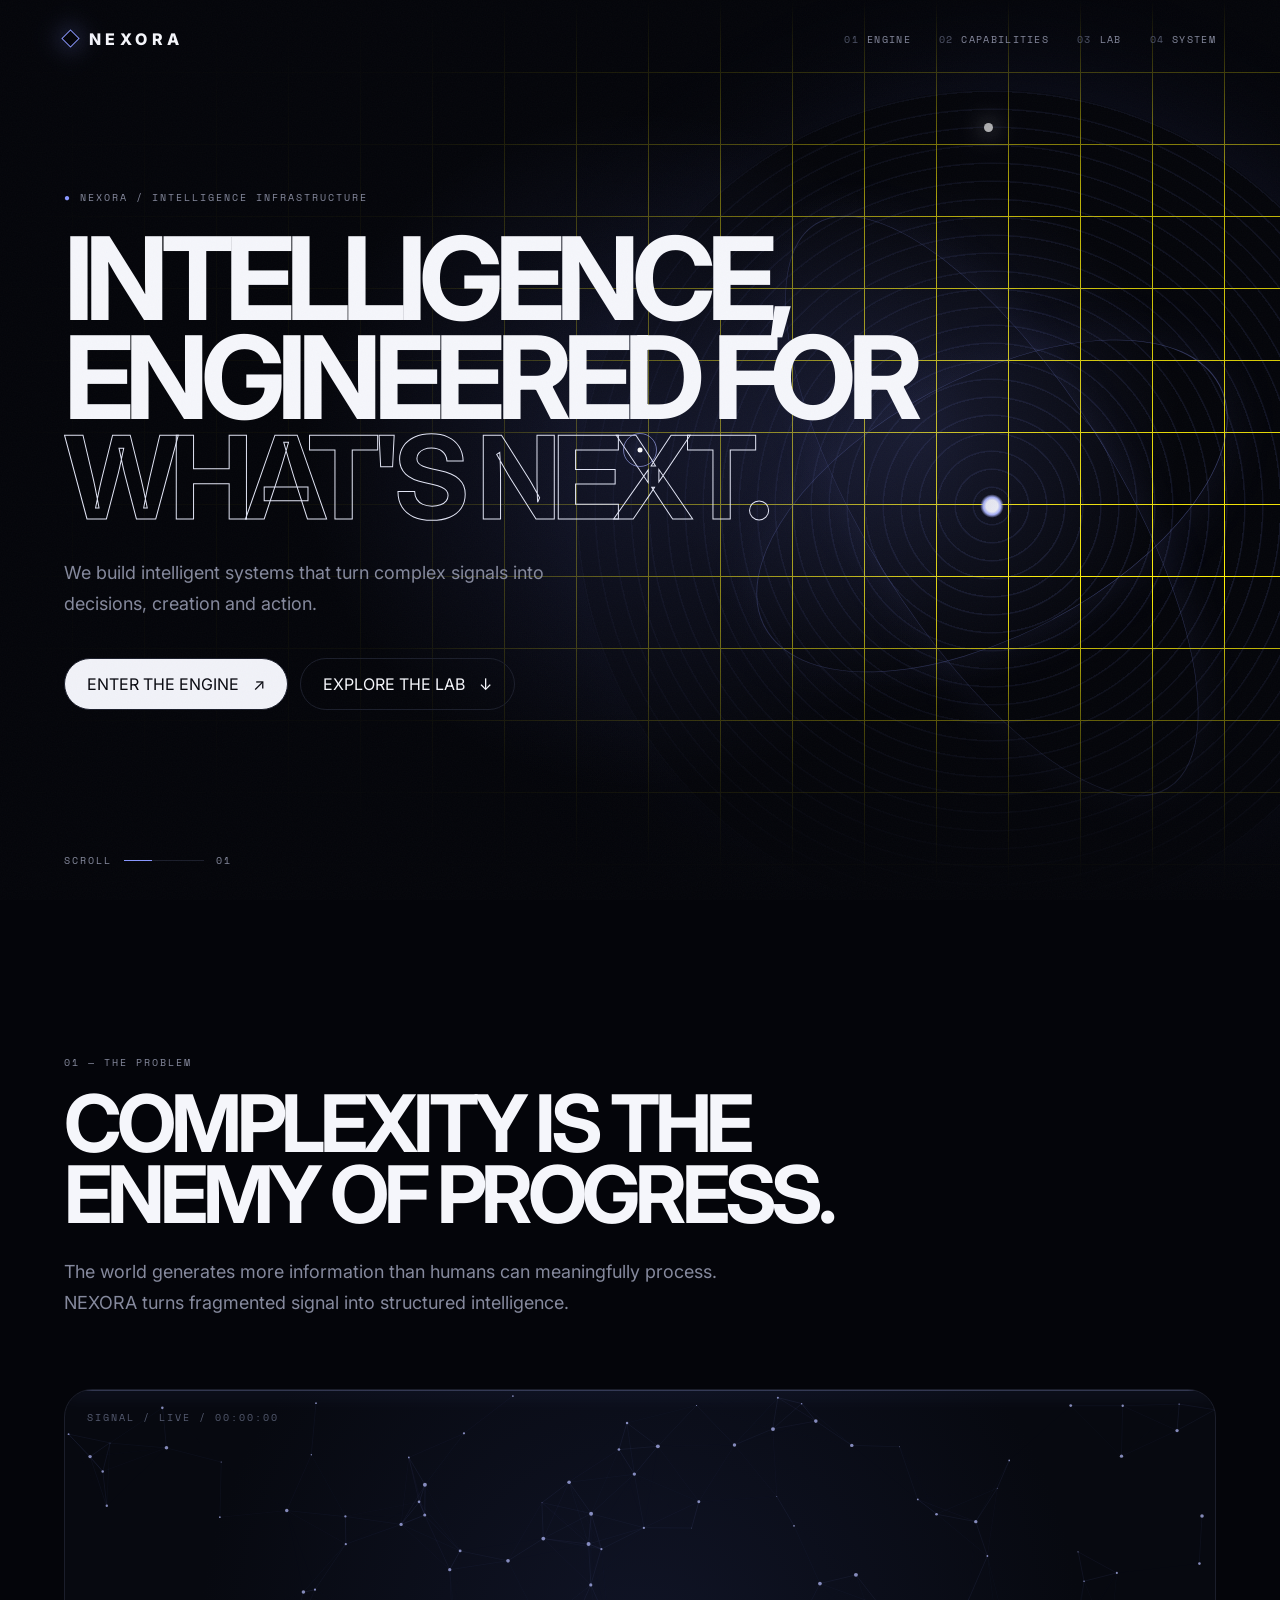
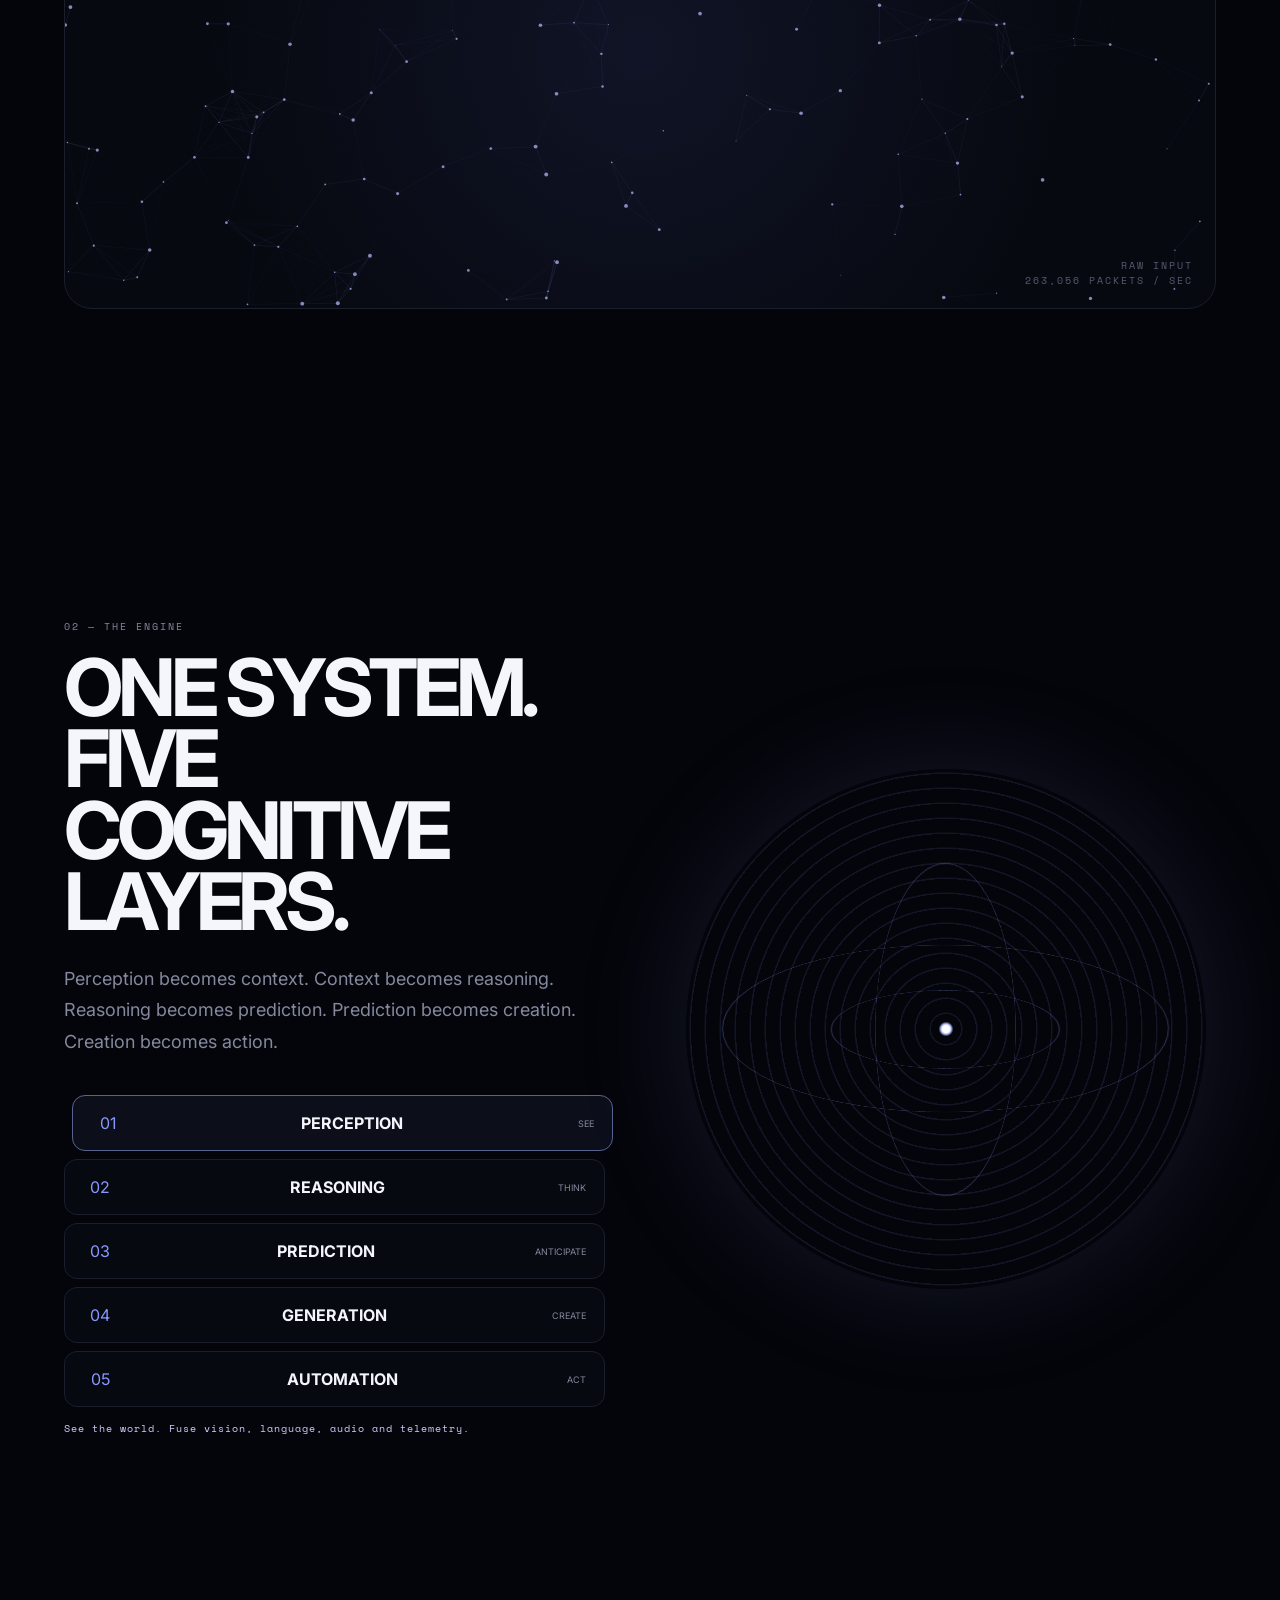
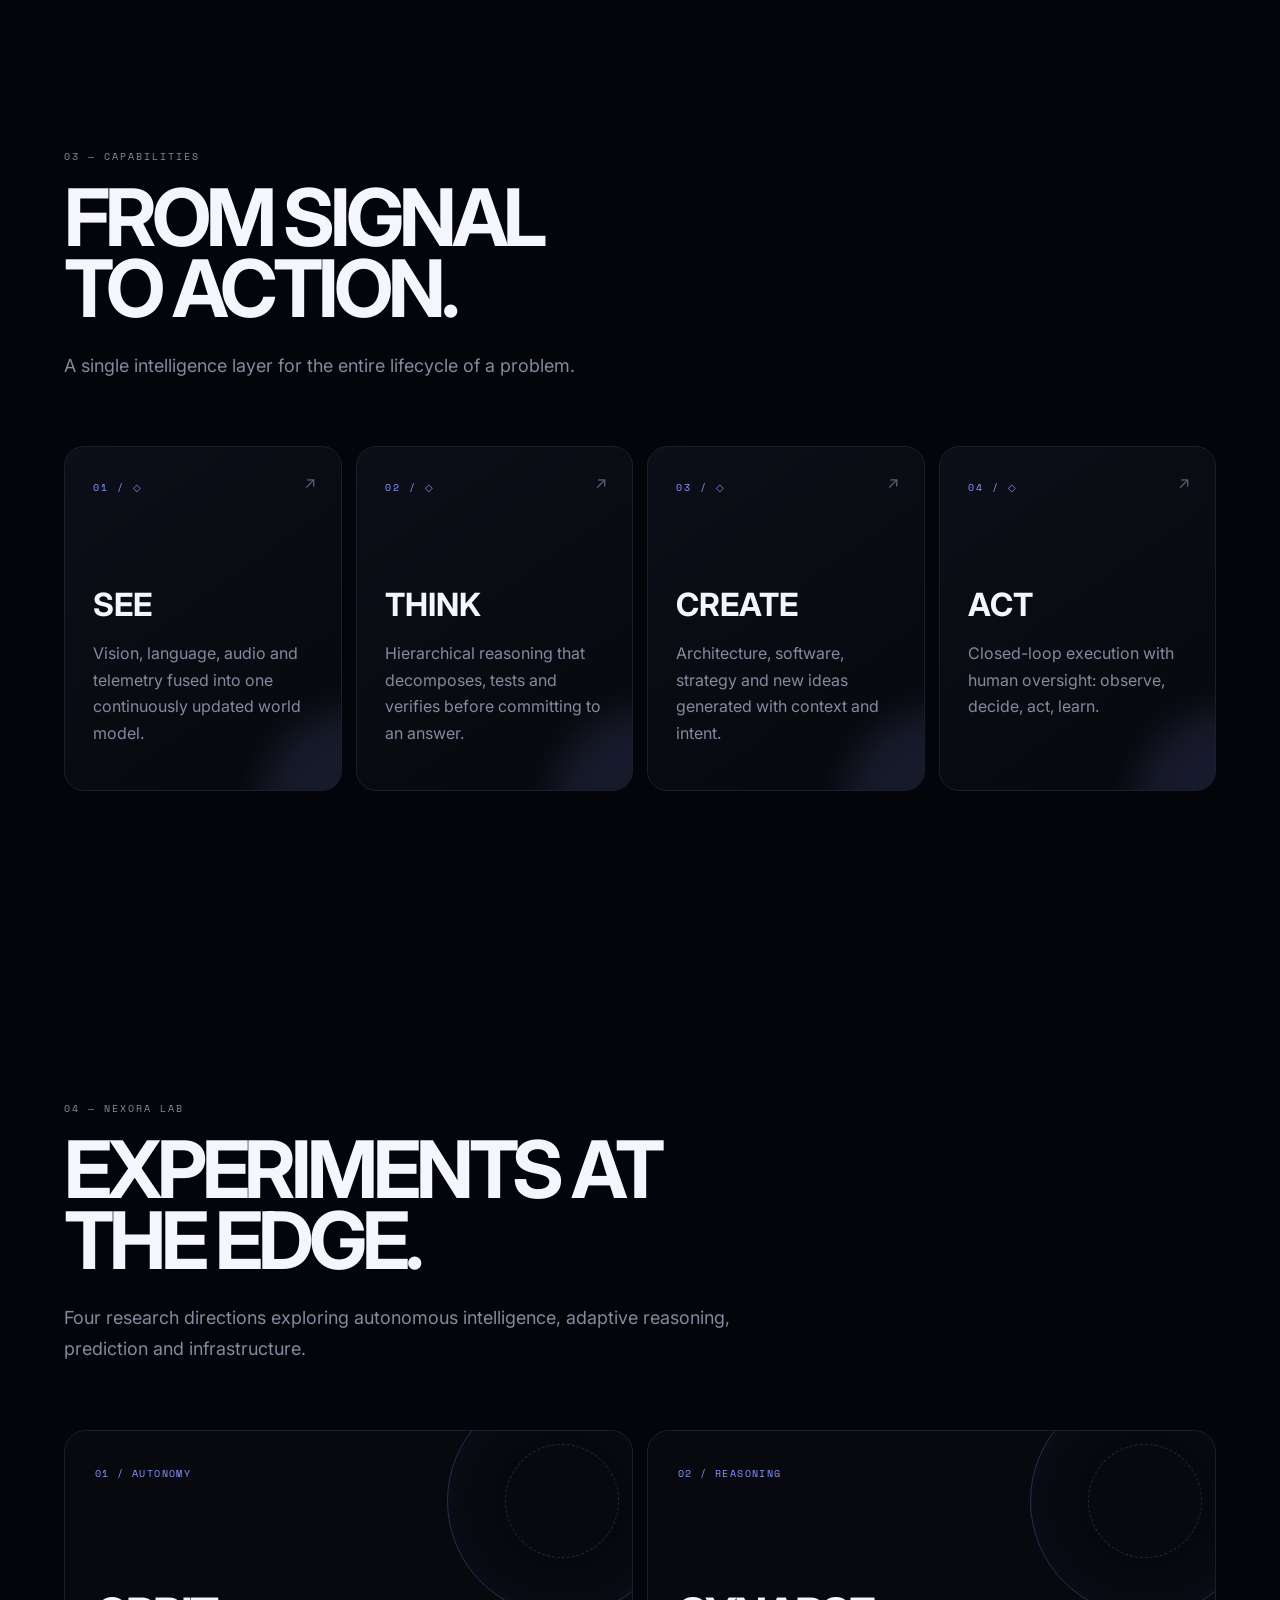
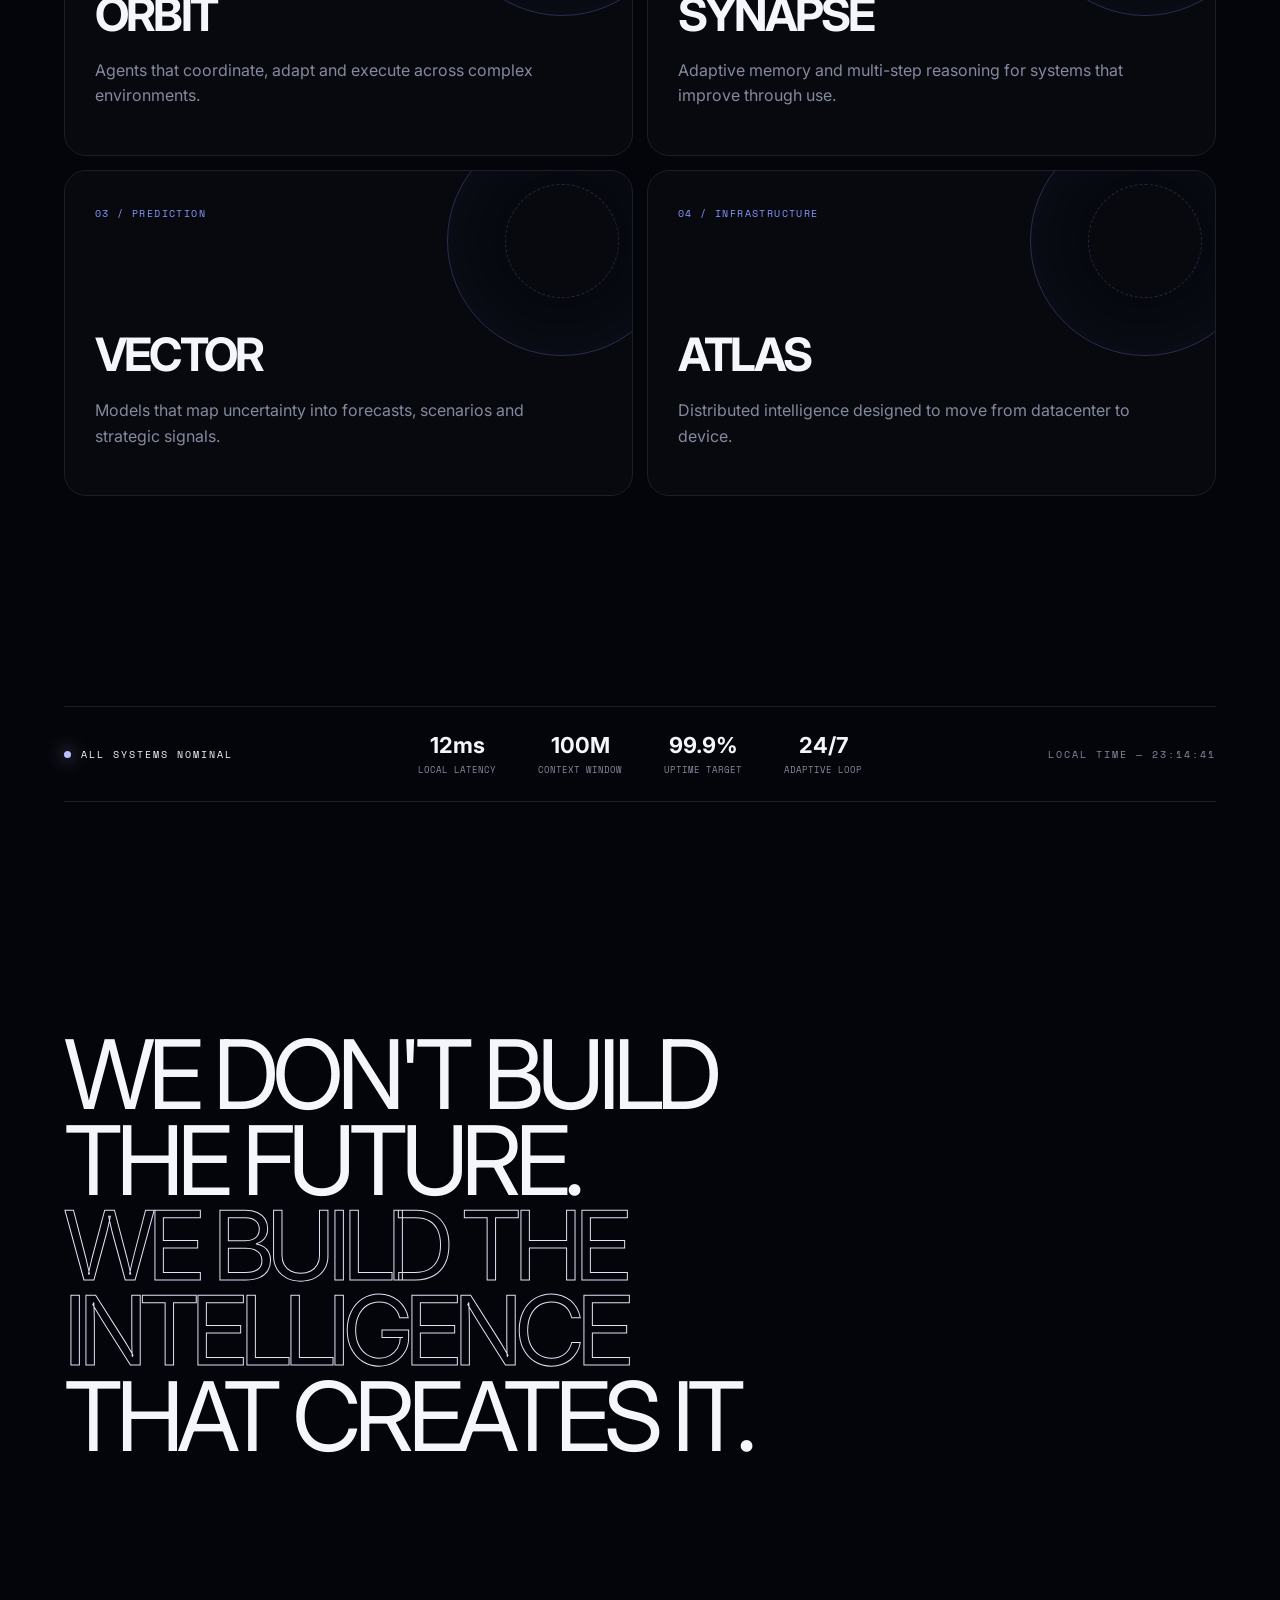
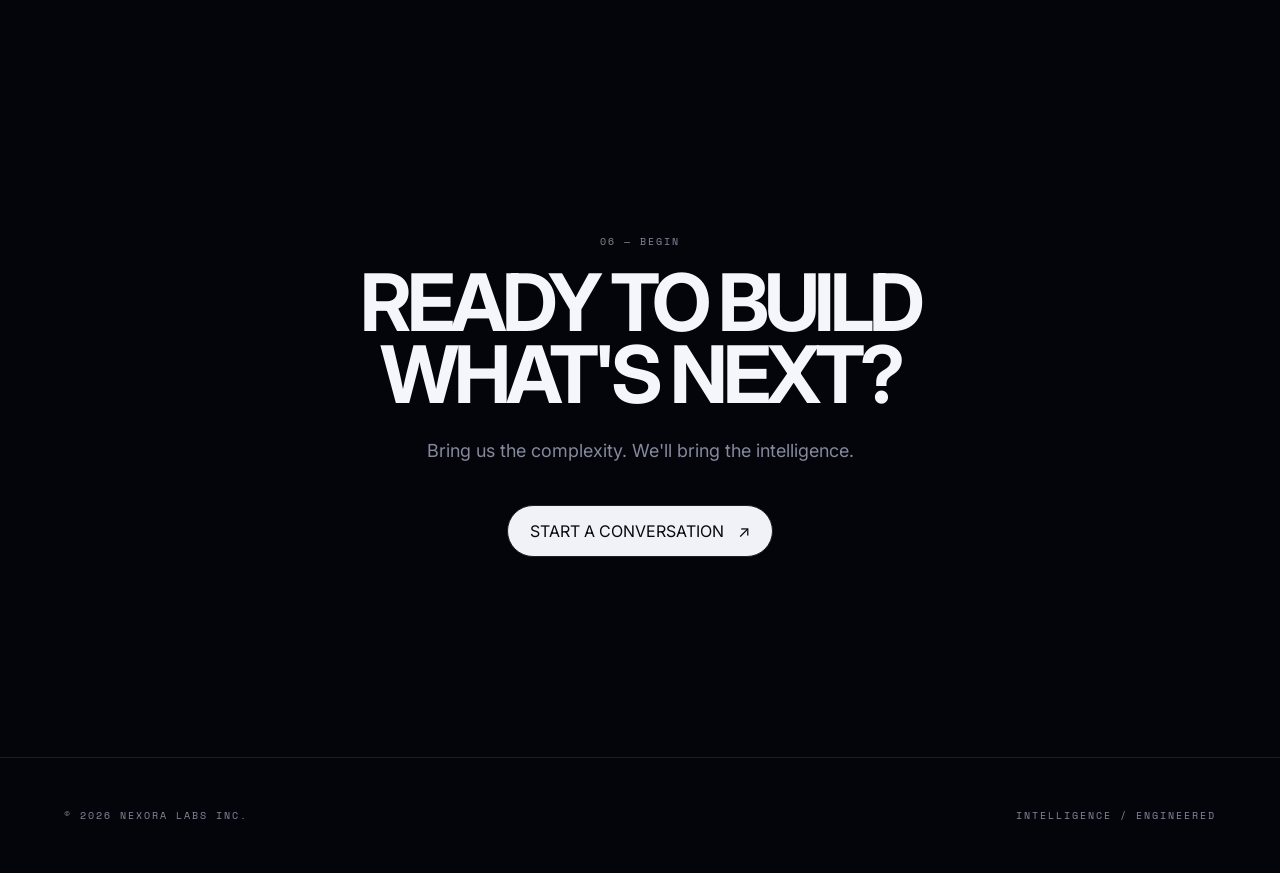
==== commit 9221b922: "Build NEXORA v3 immersive interactive experience" ====
--- a/index.html
+++ b/index.html
@@ -1,43 +1,31 @@
-<!doctype html>
-<html lang="en">
-<head>
-<meta charset="utf-8"><meta name="viewport" content="width=device-width,initial-scale=1">
-<meta name="description" content="NEXORA — intelligence infrastructure for what comes next.">
-<title>NEXORA — Intelligence, Engineered for What's Next</title>
-<link rel="preconnect" href="https://fonts.googleapis.com"><link rel="preconnect" href="https://fonts.gstatic.com" crossorigin>
-<link href="https://fonts.googleapis.com/css2?family=Inter:wght@400;500;600;700;800&family=Space+Mono:wght@400;700&display=swap" rel="stylesheet">
-<style>
-:root{--bg:#05060a;--panel:#090b12;--text:#f4f5fb;--muted:#85899c;--line:#1b1e2b;--accent:#8d9aff;--accent2:#c5cbff;--max:1440px}*{box-sizing:border-box}html{scroll-behavior:smooth}body{margin:0;background:var(--bg);color:var(--text);font-family:Inter,system-ui,sans-serif;overflow-x:hidden}body:before{content:"";position:fixed;inset:0;pointer-events:none;z-index:50;opacity:.035;background-image:url("data:image/svg+xml,%3Csvg viewBox='0 0 180 180' xmlns='http://www.w3.org/2000/svg'%3E%3Cfilter id='n'%3E%3CfeTurbulence type='fractalNoise' baseFrequency='.9' numOctaves='3' stitchTiles='stitch'/%3E%3C/filter%3E%3Crect width='100%25' height='100%25' filter='url(%23n)' opacity='.7'/%3E%3C/svg%3E")}a{color:inherit;text-decoration:none}button{font:inherit;color:inherit;background:none;border:0;cursor:pointer}.wrap{width:min(var(--max),calc(100% - 10vw));margin:auto}.mono,.eyebrow{font:11px 'Space Mono',monospace;letter-spacing:.2em;text-transform:uppercase}.eyebrow{color:var(--muted)}.eyebrow b{color:var(--accent)}
-nav{height:78px;position:fixed;z-index:40;inset:0 0 auto;display:flex;align-items:center;justify-content:space-between;padding:0 5vw;transition:.4s}nav.sc{background:#05060ad9;backdrop-filter:blur(18px);border-bottom:1px solid var(--line)}.brand{font-weight:800;letter-spacing:.28em}.brand-mark{display:inline-block;width:13px;height:13px;border:1px solid var(--accent);transform:rotate(45deg);margin-right:12px;box-shadow:0 0 25px #8d9aff88}.links{display:flex;gap:30px;color:var(--muted);font:10px 'Space Mono';letter-spacing:.13em;text-transform:uppercase}.links a{transition:.25s}.links a:hover{color:#fff}
-.hero{min-height:100svh;display:flex;align-items:center;position:relative;overflow:hidden}.hero-grid,.hero-glow,.hero-core{position:absolute;inset:0}.hero-grid{background:linear-gradient(#fff005 1px,transparent 1px),linear-gradient(90deg,#fff005 1px,transparent 1px);background-size:75px 75px;mask-image:linear-gradient(to bottom,transparent,#000 25%,#000 65%,transparent)}.hero-glow{background:radial-gradient(circle at 75% 46%,#7381ff26,transparent 28%),radial-gradient(circle at 20% 55%,#fff00a,transparent 30%)}.hero-core{left:auto;top:12%;right:-9%;width:min(62vw,850px);height:min(62vw,850px);border-radius:50%;background:radial-gradient(circle at 50% 50%,#fff 0 1%,#aeb7ff 1.5%,transparent 2%),repeating-radial-gradient(circle,#8d9aff19 0 1px,transparent 2px 19px);box-shadow:0 0 120px #7180ff1f;animation:coreSpin 32s linear infinite}.hero-core:before,.hero-core:after{content:"";position:absolute;border:1px solid #8d9aff55;border-radius:50%;inset:12%;transform:rotate(55deg) scaleY(.35);box-shadow:0 0 60px #8d9aff22}.hero-core:after{inset:22%;transform:rotate(-30deg) scaleY(.45)}.hero:after{content:"";position:absolute;inset:0;background:linear-gradient(90deg,var(--bg) 0%,#05060af0 35%,transparent 78%),linear-gradient(0deg,var(--bg),transparent 30%,#05060a55)}.hero-content{position:relative;z-index:2;padding:100px 0}.hero h1{font-size:clamp(3.4rem,9vw,9rem);line-height:.87;letter-spacing:-.07em;max-width:1050px;margin:25px 0 30px}.hero h1 span{display:block}.hero h1 .stroke{color:transparent;-webkit-text-stroke:1px #e0e3f6}.hero-sub{max-width:520px;color:var(--muted);font-size:18px;line-height:1.7}.actions{display:flex;gap:12px;flex-wrap:wrap;margin-top:38px}.btn{display:inline-flex;align-items:center;gap:12px;padding:15px 22px;border:1px solid var(--line);border-radius:999px;transition:.35s}.btn:hover{transform:translateY(-4px);border-color:#626a91;box-shadow:0 15px 40px #0008}.btn.primary{background:#f1f2f8;color:#080910}.scroll-mark{position:absolute;z-index:3;bottom:35px;left:5vw;display:flex;gap:12px;align-items:center;color:var(--muted)}.scroll-line{height:1px;width:70px;background:var(--line);overflow:hidden}.scroll-line i{display:block;height:100%;width:35%;background:var(--accent);animation:scan 2s infinite}
-.section{padding:155px 0;position:relative}.section-head{max-width:850px}.title{font-size:clamp(2.8rem,6.2vw,6.5rem);line-height:.92;letter-spacing:-.065em;margin:18px 0 25px}.lead{max-width:680px;color:var(--muted);font-size:18px;line-height:1.75}.reveal{opacity:0;transform:translateY(35px);transition:1s cubic-bezier(.2,.8,.2,1)}.reveal.visible{opacity:1;transform:none}
-.problem{height:510px;margin-top:70px;border:1px solid var(--line);border-radius:28px;position:relative;overflow:hidden;background:radial-gradient(circle at 50% 50%,#111529,#080a10 65%)}#noiseCanvas{position:absolute;inset:0;width:100%;height:100%}.problem-label{position:absolute;left:25px;top:22px}.signal{position:absolute;bottom:22px;left:25px;right:25px;display:flex;justify-content:space-between;color:var(--muted)}
-.engine{display:grid;grid-template-columns:1fr 1fr;gap:80px;align-items:center}.engine-visual{position:relative;min-height:590px;display:grid;place-items:center}.engine-orb{width:min(42vw,520px);aspect-ratio:1;border-radius:50%;position:relative;background:radial-gradient(circle,#f7f8ff 0 1%,#a9b2ff 1.4%,transparent 2%),repeating-radial-gradient(circle,#8d9aff20 0 1px,transparent 2px 15px);box-shadow:0 0 110px #7584ff22;animation:coreSpin 24s linear infinite}.engine-orb:before,.engine-orb:after{content:"";position:absolute;inset:8%;border:1px solid #8d9aff66;border-radius:50%;transform:rotateX(68deg) rotateZ(20deg)}.engine-orb:after{inset:18%;transform:rotateY(68deg) rotateZ(-35deg)}.orbit-dot{position:absolute;width:8px;height:8px;background:#e9ebff;border-radius:50%;box-shadow:0 0 20px var(--accent);top:9%;left:48%;animation:dotOrbit 6s linear infinite;transform-origin:10px 240px}.layers{display:grid;gap:9px;margin-top:40px}.layer{display:grid;grid-template-columns:35px 1fr auto;gap:15px;align-items:center;padding:18px 20px;border:1px solid var(--line);border-radius:14px;background:#080a10;transition:.3s}.layer:hover,.layer.active{border-color:#545d87;background:#0c0f19;transform:translateX(7px)}.layer .n{color:var(--accent);font:11px 'Space Mono'}.layer small{color:var(--muted);font:10px 'Space Mono';letter-spacing:.12em}
-.cap-grid{display:grid;grid-template-columns:repeat(4,1fr);gap:14px;margin-top:65px}.cap{min-height:330px;border:1px solid var(--line);border-radius:20px;padding:28px;position:relative;overflow:hidden;background:linear-gradient(145deg,#0d1019,#08090e);transition:.45s}.cap:hover{transform:translateY(-10px);border-color:#565f8c}.cap:after{content:"";position:absolute;width:180px;height:180px;border-radius:50%;right:-100px;bottom:-100px;background:#8d9aff18;filter:blur(15px)}.cap .icon{font:14px 'Space Mono';color:var(--accent)}.cap h3{font-size:30px;margin:85px 0 12px}.cap p{color:var(--muted);line-height:1.6}.cap .arrow{position:absolute;right:25px;top:25px;color:var(--muted)}
-.lab-grid{display:grid;grid-template-columns:repeat(2,1fr);gap:14px;margin-top:65px}.lab-card{min-height:300px;border:1px solid var(--line);border-radius:22px;padding:30px;position:relative;overflow:hidden;background:#080a10;transition:.45s}.lab-card:hover{transform:scale(1.015);border-color:#59618b}.lab-card .orb-small{position:absolute;right:-40px;top:-40px;width:210px;height:210px;border-radius:50%;border:1px solid #8d9aff40;box-shadow:inset 0 0 60px #8d9aff10}.lab-card h3{font-size:42px;letter-spacing:-.05em;margin:100px 0 10px}.lab-card p{max-width:450px;color:var(--muted);line-height:1.6}.lab-card .tag{color:var(--accent);font:10px 'Space Mono';letter-spacing:.15em}
-.system{border-top:1px solid var(--line);border-bottom:1px solid var(--line);padding:25px 0;display:grid;grid-template-columns:1fr 2fr 1fr;gap:25px;align-items:center}.system .status{display:flex;gap:10px;align-items:center}.dot{width:7px;height:7px;background:#aeb7ff;border-radius:50%;box-shadow:0 0 15px #aeb7ff;animation:pulse 1.5s infinite}.system-data{display:flex;justify-content:center;gap:45px}.metric{text-align:center}.metric b{font-size:22px}.metric small{display:block;color:var(--muted);font:9px 'Space Mono';margin-top:4px;letter-spacing:.1em}.time{text-align:right;color:var(--muted)}
-.quote{padding:170px 0}.quote p{font-size:clamp(3rem,7.5vw,8rem);line-height:.9;letter-spacing:-.07em;margin:0}.quote .outline{color:transparent;-webkit-text-stroke:1px #dfe2f5}
-.cta{text-align:center;padding:190px 0;overflow:hidden}.cta:before{content:"";position:absolute;width:700px;height:700px;left:50%;top:50%;transform:translate(-50%,-50%);border-radius:50%;background:radial-gradient(circle,#7e8cff1e,transparent 65%)}.cta>*{position:relative;z-index:1}.cta .lead{margin:auto}.cta .actions{justify-content:center}
-footer{border-top:1px solid var(--line);padding:50px 0;color:var(--muted)}footer .wrap{display:flex;justify-content:space-between;gap:20px}
-@keyframes coreSpin{to{transform:rotate(360deg)}}@keyframes dotOrbit{to{transform:rotate(360deg)}}@keyframes pulse{50%{opacity:.35;box-shadow:0 0 3px #aeb7ff}}@keyframes scan{50%{transform:translateX(190%)}}@media(max-width:900px){.links{display:none}.hero-core{width:105vw;height:105vw;right:-45%;top:24%;opacity:.65}.hero:after{background:linear-gradient(180deg,#05060a55,#05060af2 68%,var(--bg))}.hero h1{font-size:clamp(3.2rem,15vw,6rem)}.section{padding:105px 0}.engine{grid-template-columns:1fr;gap:40px}.engine-visual{min-height:430px}.engine-orb{width:min(75vw,480px)}.cap-grid{grid-template-columns:1fr 1fr}.lab-grid{grid-template-columns:1fr}.system{grid-template-columns:1fr}.system-data{justify-content:flex-start;flex-wrap:wrap;gap:25px}.time{text-align:left}}@media(max-width:560px){.wrap{width:calc(100% - 40px)}.cap-grid{grid-template-columns:1fr}.problem{height:390px}.hero-content{padding-top:120px}.system-data{gap:18px}.quote{padding:110px 0}footer .wrap{flex-direction:column}}
-</style>
-</head>
-<body>
-<nav id="nav"><a class="brand" href="#"><i class="brand-mark"></i>NEXORA</a><div class="links"><a href="#technology">Technology</a><a href="#capabilities">Capabilities</a><a href="#lab">Lab</a><a href="#system">System</a><a href="#contact">Contact</a></div></nav>
-<main>
-<section class="hero"><div class="hero-grid"></div><div class="hero-glow"></div><div class="hero-core"></div><div class="wrap hero-content"><div class="eyebrow"><b>●</b> NEXORA / INTELLIGENCE INFRASTRUCTURE</div><h1>INTELLIGENCE,<span>ENGINEERED FOR</span><span class="stroke">WHAT'S NEXT.</span></h1><p class="hero-sub">We build intelligent systems that turn complex signals into decisions, creation and action.</p><div class="actions"><a class="btn primary" href="#technology">Enter the Engine <span>↗</span></a><a class="btn" href="#lab">Explore the Lab <span>↓</span></a></div></div><div class="scroll-mark mono"><span>SCROLL</span><i class="scroll-line"><i></i></i></div></section>
-<section class="section"><div class="wrap"><div class="section-head reveal"><div class="eyebrow">01 — THE PROBLEM</div><h2 class="title">COMPLEXITY IS THE<br>ENEMY OF PROGRESS.</h2><p class="lead">The world generates more information than humans can meaningfully process. NEXORA turns fragmented signal into structured intelligence.</p></div><div class="problem reveal"><canvas id="noiseCanvas"></canvas><div class="problem-label mono">SIGNAL / 00:00:00 / LIVE</div><div class="signal mono"><span>RAW INPUT</span><span>NOISE → SIGNAL → INTENT</span><span>∞ DATA POINTS</span></div></div></div></section>
-<section id="technology" class="section"><div class="wrap engine"><div class="reveal"><div class="eyebrow">02 — THE ENGINE</div><h2 class="title">ONE SYSTEM.<br>FIVE COGNITIVE<br>LAYERS.</h2><p class="lead">Perception becomes context. Context becomes reasoning. Reasoning becomes prediction. Prediction becomes creation. Creation becomes action.</p><div class="layers"><div class="layer active"><span class="n">01</span><strong>PERCEPTION</strong><small>SEE</small></div><div class="layer"><span class="n">02</span><strong>REASONING</strong><small>THINK</small></div><div class="layer"><span class="n">03</span><strong>PREDICTION</strong><small>ANTICIPATE</small></div><div class="layer"><span class="n">04</span><strong>GENERATION</strong><small>CREATE</small></div><div class="layer"><span class="n">05</span><strong>AUTOMATION</strong><small>ACT</small></div></div></div><div class="engine-visual reveal"><div class="engine-orb"><i class="orbit-dot"></i></div></div></div></section>
-<section id="capabilities" class="section"><div class="wrap"><div class="section-head reveal"><div class="eyebrow">03 — CAPABILITIES</div><h2 class="title">FROM SIGNAL<br>TO ACTION.</h2><p class="lead">A single intelligence layer for the entire lifecycle of a problem.</p></div><div class="cap-grid"><article class="cap reveal"><div class="icon">01 / ◇</div><span class="arrow">↗</span><h3>SEE</h3><p>Vision, language, audio and telemetry fused into one continuously updated world model.</p></article><article class="cap reveal"><div class="icon">02 / ◇</div><span class="arrow">↗</span><h3>THINK</h3><p>Hierarchical reasoning that decomposes, tests and verifies before committing to an answer.</p></article><article class="cap reveal"><div class="icon">03 / ◇</div><span class="arrow">↗</span><h3>CREATE</h3><p>Architecture, software, strategy and new ideas generated with context and intent.</p></article><article class="cap reveal"><div class="icon">04 / ◇</div><span class="arrow">↗</span><h3>ACT</h3><p>Closed-loop execution with human oversight: observe, decide, act, learn.</p></article></div></div></section>
-<section id="lab" class="section"><div class="wrap"><div class="section-head reveal"><div class="eyebrow">04 — NEXORA LAB</div><h2 class="title">EXPERIMENTS AT<br>THE EDGE.</h2><p class="lead">Four research directions exploring autonomous intelligence, adaptive reasoning, prediction and infrastructure.</p></div><div class="lab-grid"><article class="lab-card reveal"><div class="orb-small"></div><span class="tag">01 / AUTONOMY</span><h3>ORBIT</h3><p>Agents that coordinate, adapt and execute across complex environments.</p></article><article class="lab-card reveal"><div class="orb-small"></div><span class="tag">02 / REASONING</span><h3>SYNAPSE</h3><p>Adaptive memory and multi-step reasoning for systems that improve through use.</p></article><article class="lab-card reveal"><div class="orb-small"></div><span class="tag">03 / PREDICTION</span><h3>VECTOR</h3><p>Models that map uncertainty into forecasts, scenarios and strategic signals.</p></article><article class="lab-card reveal"><div class="orb-small"></div><span class="tag">04 / INFRASTRUCTURE</span><h3>ATLAS</h3><p>Distributed intelligence designed to move from datacenter to device.</p></article></div></div></section>
-<section id="system" class="section" style="padding:55px 0"><div class="wrap system reveal"><div class="status mono"><i class="dot"></i> ALL SYSTEMS NOMINAL</div><div class="system-data"><div class="metric"><b>12ms</b><small>LOCAL LATENCY</small></div><div class="metric"><b>100M</b><small>CONTEXT WINDOW</small></div><div class="metric"><b>99.9%</b><small>UPTIME TARGET</small></div><div class="metric"><b>24/7</b><small>ADAPTIVE LOOP</small></div></div><div class="time mono" id="clock">LOCAL TIME — --:--:--</div></div></section>
-<section class="quote"><div class="wrap reveal"><p>WE DON'T BUILD<br>THE FUTURE.<br><span class="outline">WE BUILD THE<br>INTELLIGENCE</span><br>THAT CREATES IT.</p></div></section>
-<section id="contact" class="cta"><div class="wrap reveal"><div class="eyebrow">06 — BEGIN</div><h2 class="title">READY TO BUILD<br>WHAT'S NEXT?</h2><p class="lead">Bring us the complexity. We'll bring the intelligence.</p><div class="actions"><a class="btn primary" href="mailto:hello@nexora.ai">Start a Conversation <span>↗</span></a></div></div></section>
-</main><footer><div class="wrap mono"><span>© 2026 NEXORA LABS INC.</span><span>INTELLIGENCE / ENGINEERED</span></div></footer>
+<!doctype html><html lang="en"><head><meta charset="utf-8"><meta name="viewport" content="width=device-width,initial-scale=1"><meta name="description" content="NEXORA — intelligence infrastructure for what comes next."><title>NEXORA — Intelligence, Engineered for What's Next</title><link rel="preconnect" href="https://fonts.googleapis.com"><link rel="preconnect" href="https://fonts.gstatic.com" crossorigin><link href="https://fonts.googleapis.com/css2?family=Inter:wght@400;500;600;700;800&family=Space+Mono:wght@400;700&display=swap" rel="stylesheet"><style>
+:root{--bg:#04050a;--panel:#080a11;--text:#f5f6fb;--muted:#85899d;--line:#1b1e2b;--a:#8997ff;--a2:#cdd2ff;--max:1480px}*{box-sizing:border-box}html{scroll-behavior:smooth}body{margin:0;background:var(--bg);color:var(--text);font-family:Inter,system-ui,sans-serif;overflow-x:hidden;cursor:none}body:after{content:"";position:fixed;inset:0;z-index:100;pointer-events:none;opacity:.028;background-image:url("data:image/svg+xml,%3Csvg xmlns='http://www.w3.org/2000/svg' width='160' height='160'%3E%3Cfilter id='n'%3E%3CfeTurbulence type='fractalNoise' baseFrequency='.8' numOctaves='3'/%3E%3C/filter%3E%3Crect width='100%25' height='100%25' filter='url(%23n)'/%3E%3C/svg%3E")}a{color:inherit;text-decoration:none}button{font:inherit;color:inherit;background:none;border:0;cursor:none}.wrap{width:min(var(--max),90vw);margin:auto}.mono,.eyebrow{font:10px 'Space Mono',monospace;letter-spacing:.2em;text-transform:uppercase}.eyebrow{color:var(--muted)}.eyebrow b{color:var(--a)}
+#cursor,#cursorDot{position:fixed;pointer-events:none;z-index:200;border-radius:50%;transform:translate(-50%,-50%)}#cursor{width:34px;height:34px;border:1px solid #aab3ff99;transition:width .25s,height .25s,border-color .25s}#cursorDot{width:5px;height:5px;background:#fff;box-shadow:0 0 15px var(--a)}body.hover #cursor{width:58px;height:58px;border-color:#dce0ff}
+nav{height:78px;position:fixed;z-index:80;inset:0 0 auto;display:flex;align-items:center;justify-content:space-between;padding:0 5vw;transition:.4s}nav.sc{background:#04050ae8;backdrop-filter:blur(20px);border-bottom:1px solid var(--line)}.brand{font-weight:800;letter-spacing:.28em}.mark{display:inline-block;width:13px;height:13px;border:1px solid var(--a);transform:rotate(45deg);margin-right:12px;box-shadow:0 0 24px #8997ff99}.links{display:flex;gap:28px;color:var(--muted);font:10px 'Space Mono';letter-spacing:.13em}.links a{transition:.25s}.links a:hover{color:#fff}.nav-index{color:#4e5367;margin-right:8px}
+.hero{min-height:100svh;position:relative;display:flex;align-items:center;overflow:hidden}.hero-grid{position:absolute;inset:0;background:linear-gradient(#fff005 1px,transparent 1px),linear-gradient(90deg,#fff005 1px,transparent 1px);background-size:72px 72px;mask-image:linear-gradient(to bottom,transparent,#000 22%,#000 70%,transparent)}.hero-vignette{position:absolute;inset:0;background:radial-gradient(circle at 72% 48%,#8491ff25,transparent 25%),linear-gradient(90deg,var(--bg) 0%,#04050af2 32%,transparent 78%),linear-gradient(0deg,var(--bg),transparent 35%,#04050a66)}.hero-core{position:absolute;width:min(65vw,900px);aspect-ratio:1;right:-10%;top:10%;border-radius:50%;background:radial-gradient(circle at 50% 50%,#fff 0 1%,#aeb7ff 1.5%,transparent 2%),repeating-radial-gradient(circle,#8997ff1c 0 1px,transparent 2px 18px);box-shadow:0 0 130px #7382ff25;animation:spin 30s linear infinite}.hero-core:before,.hero-core:after{content:"";position:absolute;inset:10%;border:1px solid #8997ff66;border-radius:50%;transform:rotate(58deg) scaleY(.38);box-shadow:0 0 80px #8997ff1a}.hero-core:after{inset:19%;transform:rotate(-28deg) scaleY(.5)}.core-node{position:absolute;width:9px;height:9px;left:49%;top:4%;border-radius:50%;background:#fff;box-shadow:0 0 22px #fff,0 0 45px var(--a);animation:orbit 7s linear infinite}.hero-content{position:relative;z-index:3;padding:100px 0}.hero h1{font-size:clamp(3.4rem,9vw,9.2rem);line-height:.86;letter-spacing:-.075em;max-width:1100px;margin:24px 0 30px}.hero h1 span{display:block}.stroke{color:transparent;-webkit-text-stroke:1px #e2e5f5}.hero-sub{max-width:540px;color:var(--muted);font-size:18px;line-height:1.75}.actions{display:flex;gap:12px;flex-wrap:wrap;margin-top:38px}.btn{display:inline-flex;align-items:center;gap:14px;padding:15px 22px;border:1px solid var(--line);border-radius:999px;transition:.35s;position:relative;overflow:hidden}.btn:before{content:"";position:absolute;inset:0;background:linear-gradient(90deg,transparent,#fff2,transparent);transform:translateX(-110%);transition:.5s}.btn:hover:before{transform:translateX(110%)}.btn:hover{transform:translateY(-4px);border-color:#656e99;box-shadow:0 15px 45px #0009}.primary{background:#f1f2f8;color:#080910}.scroll{position:absolute;z-index:4;bottom:32px;left:5vw;color:var(--muted);display:flex;align-items:center;gap:12px}.scroll i{width:80px;height:1px;background:var(--line);display:block;overflow:hidden}.scroll i:after{content:"";display:block;width:35%;height:100%;background:var(--a);animation:scan 2s infinite}
+.section{padding:155px 0;position:relative}.head{max-width:900px}.title{font-size:clamp(2.8rem,6.2vw,6.5rem);line-height:.9;letter-spacing:-.065em;margin:18px 0 25px}.lead{max-width:690px;color:var(--muted);font-size:18px;line-height:1.75}.reveal{opacity:0;transform:translateY(45px);transition:1s cubic-bezier(.2,.8,.2,1)}.reveal.in{opacity:1;transform:none}
+.problem{height:520px;margin-top:70px;border:1px solid var(--line);border-radius:28px;overflow:hidden;position:relative;background:radial-gradient(circle at 50% 50%,#101426,#070910 70%)}#signalCanvas{position:absolute;inset:0;width:100%;height:100%}.corner{position:absolute;color:#555b70}.tl{left:22px;top:20px}.br{right:22px;bottom:20px;text-align:right}.scanline{position:absolute;left:0;right:0;height:1px;background:#aab4ff44;box-shadow:0 0 20px #8997ff;animation:scanline 5s linear infinite}
+.engine{display:grid;grid-template-columns:1fr 1fr;gap:70px;align-items:center}.engine-stage{min-height:610px;display:grid;place-items:center;position:relative}.engine-orb{width:min(42vw,520px);aspect-ratio:1;border-radius:50%;position:relative;background:radial-gradient(circle,#fff 0 1%,#aeb7ff 1.4%,transparent 2%),repeating-radial-gradient(circle,#8997ff1d 0 1px,transparent 2px 15px);box-shadow:0 0 120px #8997ff20;transition:transform .15s linear}.ring{position:absolute;inset:7%;border:1px solid #8997ff55;border-radius:50%;transform:rotateX(68deg) rotateZ(22deg)}.ring.r2{inset:18%;transform:rotateY(65deg) rotateZ(-32deg)}.ring.r3{inset:28%;transform:rotateX(70deg) rotateZ(80deg)}.layer-list{display:grid;gap:8px;margin-top:38px}.layer{display:grid;grid-template-columns:34px 1fr auto;align-items:center;gap:15px;padding:17px 18px;border:1px solid var(--line);border-radius:13px;background:#070910;transition:.3s}.layer:hover,.layer.active{border-color:#59638f;background:#0c0f1a;transform:translateX(8px)}.layer .n{color:var(--a)}.layer small{color:var(--muted);font-size:9px}.layer-desc{height:18px;margin-top:14px;color:var(--a2);font:10px 'Space Mono';letter-spacing:.1em}
+.cap-grid{display:grid;grid-template-columns:repeat(4,1fr);gap:14px;margin-top:65px}.cap{min-height:340px;border:1px solid var(--line);border-radius:20px;padding:28px;position:relative;overflow:hidden;background:linear-gradient(145deg,#0c0f18,#07080d);transition:.45s}.cap:hover{transform:translateY(-10px);border-color:#5c6692}.cap .num{color:var(--a)}.cap .arrow{position:absolute;right:25px;top:25px;color:#596078}.cap h3{font-size:32px;margin:90px 0 12px}.cap p{color:var(--muted);line-height:1.65}.cap:after{content:"";position:absolute;width:190px;height:190px;right:-110px;bottom:-110px;border-radius:50%;background:#8997ff20;filter:blur(18px)}
+.lab-grid{display:grid;grid-template-columns:1fr 1fr;gap:14px;margin-top:65px}.lab{min-height:320px;border:1px solid var(--line);border-radius:22px;padding:30px;position:relative;overflow:hidden;background:#07090f;transition:.45s}.lab:hover{transform:scale(1.015);border-color:#5c6692}.lab h3{font-size:46px;letter-spacing:-.06em;margin:105px 0 8px}.lab p{max-width:480px;color:var(--muted);line-height:1.6}.lab .tag{color:var(--a);font:10px 'Space Mono';letter-spacing:.14em}.lab-visual{position:absolute;right:-45px;top:-45px;width:230px;height:230px;border-radius:50%;border:1px solid #8997ff42;box-shadow:inset 0 0 70px #8997ff0d;animation:pulseRing 5s ease-in-out infinite}.lab-visual:after{content:"";position:absolute;inset:25%;border:1px dashed #8997ff35;border-radius:50%;animation:spin 12s linear infinite}
+.system{border-top:1px solid var(--line);border-bottom:1px solid var(--line);padding:25px 0;display:grid;grid-template-columns:1fr 2fr 1fr;align-items:center;gap:20px}.status{display:flex;align-items:center;gap:10px}.status-dot{width:7px;height:7px;border-radius:50%;background:#b9c0ff;box-shadow:0 0 18px #b9c0ff;animation:pulse 1.5s infinite}.metrics{display:flex;justify-content:center;gap:42px}.metric{text-align:center}.metric b{font-size:22px}.metric small{display:block;margin-top:5px;color:var(--muted);font:9px 'Space Mono'}.clock{text-align:right;color:var(--muted)}
+.quote{padding:175px 0}.quote p{margin:0;font-size:clamp(3rem,7.5vw,8rem);line-height:.89;letter-spacing:-.075em}.outline{color:transparent;-webkit-text-stroke:1px #dfe2f5}.cta{text-align:center;padding:200px 0;overflow:hidden}.cta:before{content:"";position:absolute;width:750px;height:750px;left:50%;top:50%;transform:translate(-50%,-50%);border-radius:50%;background:radial-gradient(circle,#7c8aff20,transparent 64%);animation:breathe 6s ease-in-out infinite}.cta>*{position:relative;z-index:2}.cta .lead{margin:auto}.cta .actions{justify-content:center}footer{border-top:1px solid var(--line);padding:50px 0;color:var(--muted)}footer .wrap{display:flex;justify-content:space-between}
+@keyframes spin{to{transform:rotate(360deg)}}@keyframes orbit{to{transform:rotate(360deg) translateX(250px) rotate(-360deg)}}@keyframes pulse{50%{opacity:.3;box-shadow:0 0 4px #b9c0ff}}@keyframes scan{50%{transform:translateX(190%)}}@keyframes scanline{from{top:-2%}to{top:102%}}@keyframes pulseRing{50%{transform:scale(1.06);opacity:.65}}@keyframes breathe{50%{transform:translate(-50%,-50%) scale(1.12)}}
+@media(max-width:900px){body{cursor:auto}.links{display:none}#cursor,#cursorDot{display:none}.hero-core{width:105vw;right:-45%;top:23%;opacity:.65}.hero h1{font-size:clamp(3.2rem,15vw,6rem)}.hero-vignette{background:linear-gradient(180deg,#04050a55,#04050af2 68%,var(--bg))}.section{padding:105px 0}.engine{grid-template-columns:1fr}.engine-stage{min-height:450px}.engine-orb{width:min(75vw,480px)}.cap-grid{grid-template-columns:1fr 1fr}.lab-grid{grid-template-columns:1fr}.system{grid-template-columns:1fr}.metrics{justify-content:flex-start;flex-wrap:wrap;gap:25px}.clock{text-align:left}}@media(max-width:560px){.wrap{width:calc(100% - 40px)}.cap-grid{grid-template-columns:1fr}.problem{height:390px}.hero-content{padding-top:120px}.quote{padding:110px 0}footer .wrap{flex-direction:column;gap:14px}}
+</style></head><body><div id="cursor"></div><div id="cursorDot"></div><nav id="nav"><a class="brand" href="#"><i class="mark"></i>NEXORA</a><div class="links"><a href="#technology"><span class="nav-index">01</span>ENGINE</a><a href="#capabilities"><span class="nav-index">02</span>CAPABILITIES</a><a href="#lab"><span class="nav-index">03</span>LAB</a><a href="#system"><span class="nav-index">04</span>SYSTEM</a></div></nav>
+<main><section class="hero"><div class="hero-grid"></div><div class="hero-core"><i class="core-node"></i></div><div class="hero-vignette"></div><div class="wrap hero-content"><div class="eyebrow"><b>●</b> NEXORA / INTELLIGENCE INFRASTRUCTURE</div><h1>INTELLIGENCE,<span>ENGINEERED FOR</span><span class="stroke">WHAT'S NEXT.</span></h1><p class="hero-sub">We build intelligent systems that turn complex signals into decisions, creation and action.</p><div class="actions"><a class="btn primary" href="#technology">ENTER THE ENGINE <span>↗</span></a><a class="btn" href="#lab">EXPLORE THE LAB <span>↓</span></a></div></div><div class="scroll mono">SCROLL <i></i> 01</div></section>
+<section class="section"><div class="wrap"><div class="head reveal"><div class="eyebrow">01 — THE PROBLEM</div><h2 class="title">COMPLEXITY IS THE<br>ENEMY OF PROGRESS.</h2><p class="lead">The world generates more information than humans can meaningfully process. NEXORA turns fragmented signal into structured intelligence.</p></div><div class="problem reveal"><canvas id="signalCanvas"></canvas><div class="corner tl mono">SIGNAL / LIVE / 00:00:00</div><div class="corner br mono">RAW INPUT<br><span id="packet">000000</span> PACKETS / SEC</div><div class="scanline"></div></div></div></section>
+<section id="technology" class="section"><div class="wrap engine"><div class="reveal"><div class="eyebrow">02 — THE ENGINE</div><h2 class="title">ONE SYSTEM.<br>FIVE COGNITIVE<br>LAYERS.</h2><p class="lead">Perception becomes context. Context becomes reasoning. Reasoning becomes prediction. Prediction becomes creation. Creation becomes action.</p><div class="layer-list"><button class="layer active" data-copy="See the world. Fuse vision, language, audio and telemetry."><span class="n">01</span><strong>PERCEPTION</strong><small>SEE</small></button><button class="layer" data-copy="Build context. Decompose problems and verify hypotheses."><span class="n">02</span><strong>REASONING</strong><small>THINK</small></button><button class="layer" data-copy="Model uncertainty. Generate scenarios before they happen."><span class="n">03</span><strong>PREDICTION</strong><small>ANTICIPATE</small></button><button class="layer" data-copy="Turn intent into architecture, software and new ideas."><span class="n">04</span><strong>GENERATION</strong><small>CREATE</small></button><button class="layer" data-copy="Close the loop. Observe, decide, act, learn."><span class="n">05</span><strong>AUTOMATION</strong><small>ACT</small></button></div><div class="layer-desc" id="layerDesc">See the world. Fuse vision, language, audio and telemetry.</div></div><div class="engine-stage reveal"><div class="engine-orb" id="engineOrb"><i class="ring"></i><i class="ring r2"></i><i class="ring r3"></i></div></div></div></section>
+<section id="capabilities" class="section"><div class="wrap"><div class="head reveal"><div class="eyebrow">03 — CAPABILITIES</div><h2 class="title">FROM SIGNAL<br>TO ACTION.</h2><p class="lead">A single intelligence layer for the entire lifecycle of a problem.</p></div><div class="cap-grid"><article class="cap reveal"><span class="num mono">01 / ◇</span><span class="arrow">↗</span><h3>SEE</h3><p>Vision, language, audio and telemetry fused into one continuously updated world model.</p></article><article class="cap reveal"><span class="num mono">02 / ◇</span><span class="arrow">↗</span><h3>THINK</h3><p>Hierarchical reasoning that decomposes, tests and verifies before committing to an answer.</p></article><article class="cap reveal"><span class="num mono">03 / ◇</span><span class="arrow">↗</span><h3>CREATE</h3><p>Architecture, software, strategy and new ideas generated with context and intent.</p></article><article class="cap reveal"><span class="num mono">04 / ◇</span><span class="arrow">↗</span><h3>ACT</h3><p>Closed-loop execution with human oversight: observe, decide, act, learn.</p></article></div></div></section>
+<section id="lab" class="section"><div class="wrap"><div class="head reveal"><div class="eyebrow">04 — NEXORA LAB</div><h2 class="title">EXPERIMENTS AT<br>THE EDGE.</h2><p class="lead">Four research directions exploring autonomous intelligence, adaptive reasoning, prediction and infrastructure.</p></div><div class="lab-grid"><article class="lab reveal"><div class="lab-visual"></div><span class="tag">01 / AUTONOMY</span><h3>ORBIT</h3><p>Agents that coordinate, adapt and execute across complex environments.</p></article><article class="lab reveal"><div class="lab-visual"></div><span class="tag">02 / REASONING</span><h3>SYNAPSE</h3><p>Adaptive memory and multi-step reasoning for systems that improve through use.</p></article><article class="lab reveal"><div class="lab-visual"></div><span class="tag">03 / PREDICTION</span><h3>VECTOR</h3><p>Models that map uncertainty into forecasts, scenarios and strategic signals.</p></article><article class="lab reveal"><div class="lab-visual"></div><span class="tag">04 / INFRASTRUCTURE</span><h3>ATLAS</h3><p>Distributed intelligence designed to move from datacenter to device.</p></article></div></div></section>
+<section id="system" class="section" style="padding:55px 0"><div class="wrap system reveal"><div class="status mono"><i class="status-dot"></i> ALL SYSTEMS NOMINAL</div><div class="metrics"><div class="metric"><b>12ms</b><small>LOCAL LATENCY</small></div><div class="metric"><b>100M</b><small>CONTEXT WINDOW</small></div><div class="metric"><b>99.9%</b><small>UPTIME TARGET</small></div><div class="metric"><b>24/7</b><small>ADAPTIVE LOOP</small></div></div><div class="clock mono" id="clock">LOCAL TIME — --:--:--</div></div></section>
+<section class="quote"><div class="wrap reveal"><p>WE DON'T BUILD<br>THE FUTURE.<br><span class="outline">WE BUILD THE<br>INTELLIGENCE</span><br>THAT CREATES IT.</p></div></section><section id="contact" class="cta"><div class="wrap reveal"><div class="eyebrow">06 — BEGIN</div><h2 class="title">READY TO BUILD<br>WHAT'S NEXT?</h2><p class="lead">Bring us the complexity. We'll bring the intelligence.</p><div class="actions"><a class="btn primary" href="mailto:hello@nexora.ai">START A CONVERSATION <span>↗</span></a></div></div></section></main><footer><div class="wrap mono"><span>© 2026 NEXORA LABS INC.</span><span>INTELLIGENCE / ENGINEERED</span></div></footer>
 <script>
-const nav=document.getElementById('nav');addEventListener('scroll',()=>nav.classList.toggle('sc',scrollY>40));
-const reveals=document.querySelectorAll('.reveal');const io=new IntersectionObserver(es=>es.forEach(e=>{if(e.isIntersecting)e.target.classList.add('visible')}),{threshold:.12});reveals.forEach(e=>io.observe(e));
-const layers=document.querySelectorAll('.layer');layers.forEach(l=>l.addEventListener('click',()=>{layers.forEach(x=>x.classList.remove('active'));l.classList.add('active')}));
-const clock=document.getElementById('clock');function tick(){clock.textContent='LOCAL TIME — '+new Date().toLocaleTimeString([], {hour12:false})}tick();setInterval(tick,1000);
-const c=document.getElementById('noiseCanvas'),ctx=c.getContext('2d');let pts=[];function resize(){c.width=c.clientWidth*devicePixelRatio;c.height=c.clientHeight*devicePixelRatio;ctx.setTransform(devicePixelRatio,0,0,devicePixelRatio,0,0);pts=Array.from({length:150},()=>({x:Math.random()*c.clientWidth,y:Math.random()*c.clientHeight,vx:(Math.random()-.5)*.45,vy:(Math.random()-.5)*.45,r:Math.random()*1.8+.4}))}function draw(){ctx.clearRect(0,0,c.clientWidth,c.clientHeight);pts.forEach((p,i)=>{p.x+=p.vx;p.y+=p.vy;if(p.x<0||p.x>c.clientWidth)p.vx*=-1;if(p.y<0||p.y>c.clientHeight)p.vy*=-1;ctx.beginPath();ctx.arc(p.x,p.y,p.r,0,Math.PI*2);ctx.fillStyle='rgba(170,180,255,.65)';ctx.fill();for(let j=i+1;j<pts.length;j++){let q=pts[j],dx=p.x-q.x,dy=p.y-q.y,d=Math.hypot(dx,dy);if(d<85){ctx.strokeStyle='rgba(141,154,255,'+(0.09*(1-d/85))+')';ctx.lineWidth=.5;ctx.beginPath();ctx.moveTo(p.x,p.y);ctx.lineTo(q.x,q.y);ctx.stroke()}}});requestAnimationFrame(draw)}addEventListener('resize',resize);resize();draw();
+const $=s=>document.querySelector(s), $$=s=>document.querySelectorAll(s);const nav=$('#nav');addEventListener('scroll',()=>nav.classList.toggle('sc',scrollY>40));
+const cursor=$('#cursor'),dot=$('#cursorDot');let mx=innerWidth/2,my=innerHeight/2,cx=mx,cy=my;addEventListener('pointermove',e=>{mx=e.clientX;my=e.clientY});function cursorLoop(){cx+=(mx-cx)*.16;cy+=(my-cy)*.16;cursor.style.left=cx+'px';cursor.style.top=cy+'px';dot.style.left=mx+'px';dot.style.top=my+'px';requestAnimationFrame(cursorLoop)}cursorLoop();$$('a,button,.cap,.lab').forEach(e=>{e.addEventListener('mouseenter',()=>document.body.classList.add('hover'));e.addEventListener('mouseleave',()=>document.body.classList.remove('hover'))});
+const io=new IntersectionObserver(es=>es.forEach(e=>{if(e.isIntersecting)e.target.classList.add('in')}),{threshold:.1});$$('.reveal').forEach(e=>io.observe(e));
+const layers=$$('.layer'),desc=$('#layerDesc'),orb=$('#engineOrb');layers.forEach(l=>l.addEventListener('click',()=>{layers.forEach(x=>x.classList.remove('active'));l.classList.add('active');desc.textContent=l.dataset.copy;orb.style.transform='scale(1.04) rotate(12deg)';setTimeout(()=>orb.style.transform='',500)}));
+addEventListener('pointermove',e=>{if(innerWidth>900){const x=(e.clientX/innerWidth-.5)*12,y=(e.clientY/innerHeight-.5)*12;orb.style.transform=`perspective(700px) rotateX(${-y}deg) rotateY(${x}deg)`}});
+const clock=$('#clock');function tick(){clock.textContent='LOCAL TIME — '+new Date().toLocaleTimeString([], {hour12:false})}tick();setInterval(tick,1000);const packet=$('#packet');setInterval(()=>packet.textContent=Math.floor(180000+Math.random()*90000).toLocaleString(),700);
+const can=$('#signalCanvas'),ctx=can.getContext('2d');let pts=[];function resize(){const d=devicePixelRatio;can.width=can.clientWidth*d;can.height=can.clientHeight*d;ctx.setTransform(d,0,0,d,0,0);pts=Array.from({length:180},()=>({x:Math.random()*can.clientWidth,y:Math.random()*can.clientHeight,vx:(Math.random()-.5)*.55,vy:(Math.random()-.5)*.55,r:Math.random()*1.7+.3}))}function frame(){const w=can.clientWidth,h=can.clientHeight;ctx.clearRect(0,0,w,h);for(let i=0;i<pts.length;i++){const p=pts[i];p.x+=p.vx;p.y+=p.vy;if(p.x<0||p.x>w)p.vx*=-1;if(p.y<0||p.y>h)p.vy*=-1;ctx.beginPath();ctx.arc(p.x,p.y,p.r,0,Math.PI*2);ctx.fillStyle='rgba(185,192,255,.7)';ctx.fill();for(let j=i+1;j<pts.length;j++){const q=pts[j],d=Math.hypot(p.x-q.x,p.y-q.y);if(d<90){ctx.strokeStyle=`rgba(137,151,255,${.11*(1-d/90)})`;ctx.beginPath();ctx.moveTo(p.x,p.y);ctx.lineTo(q.x,q.y);ctx.stroke()}}}requestAnimationFrame(frame)}addEventListener('resize',resize);resize();frame();
 </script></body></html>
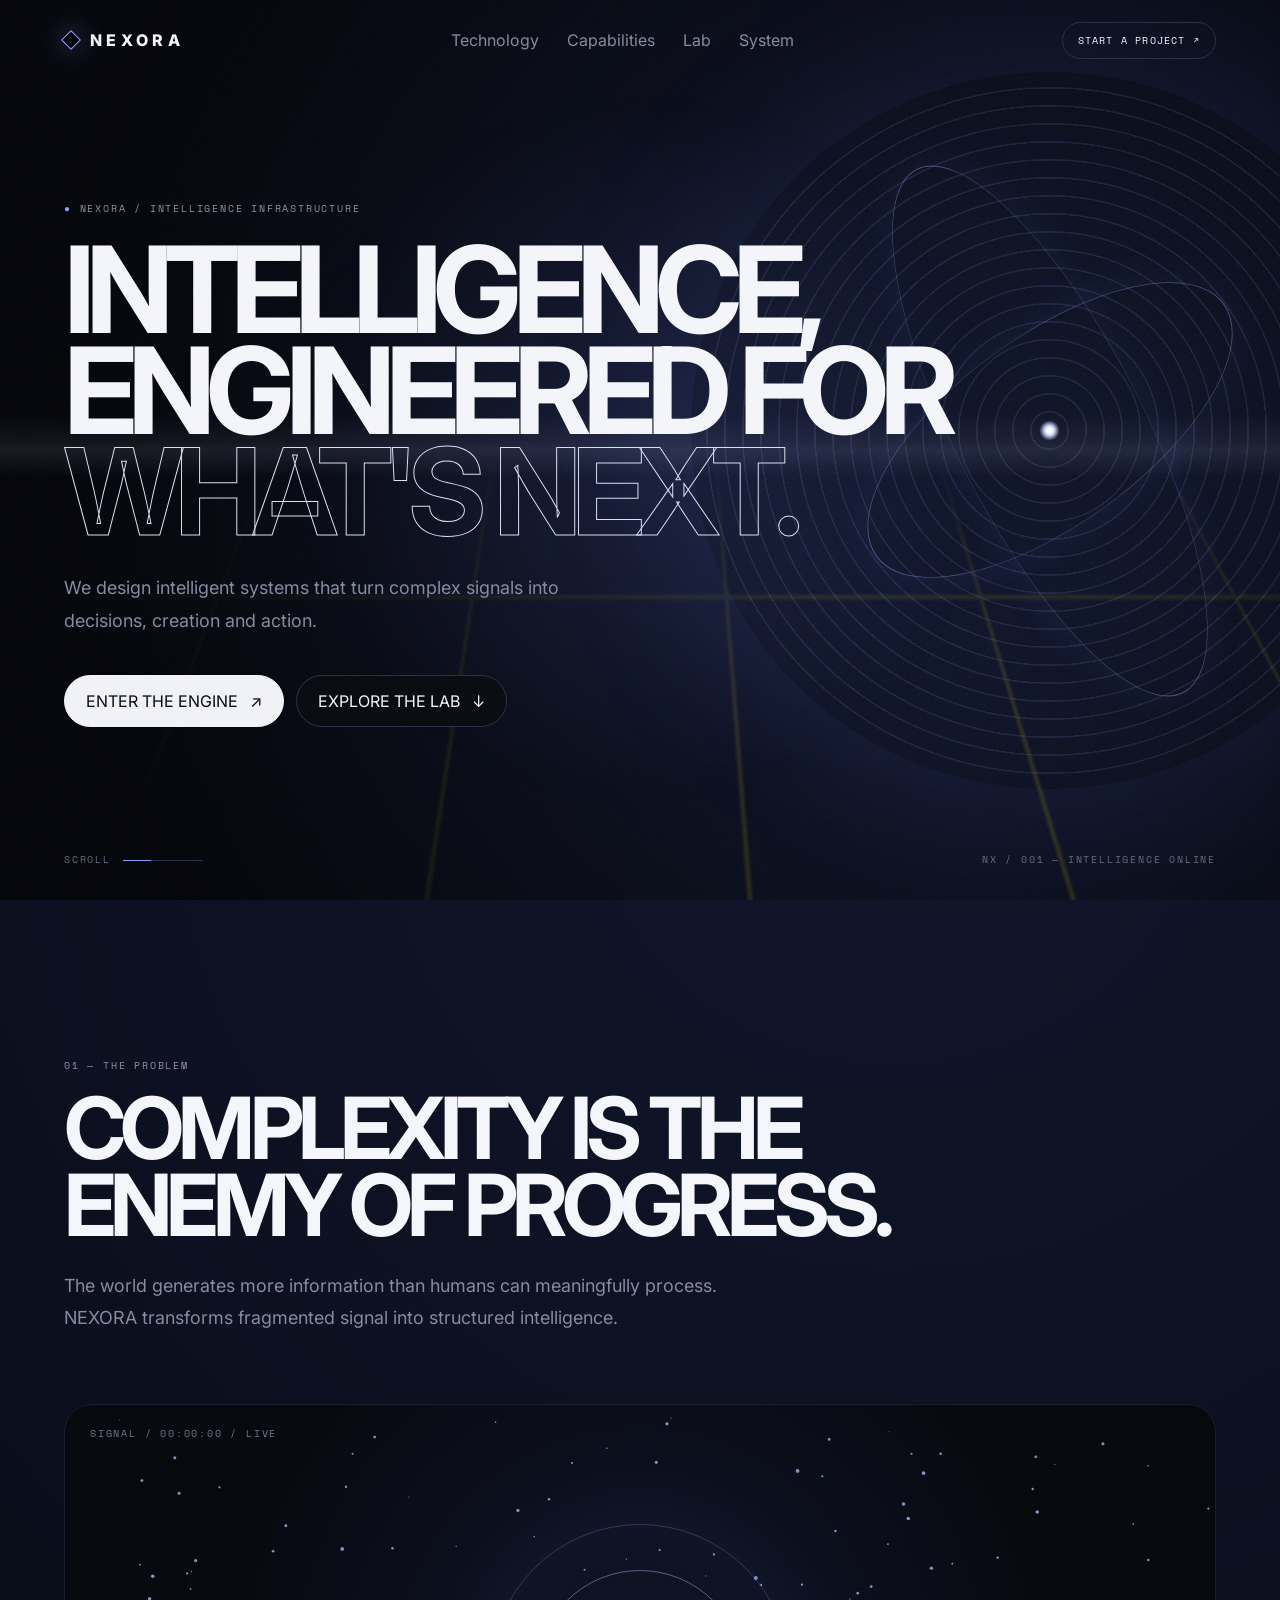
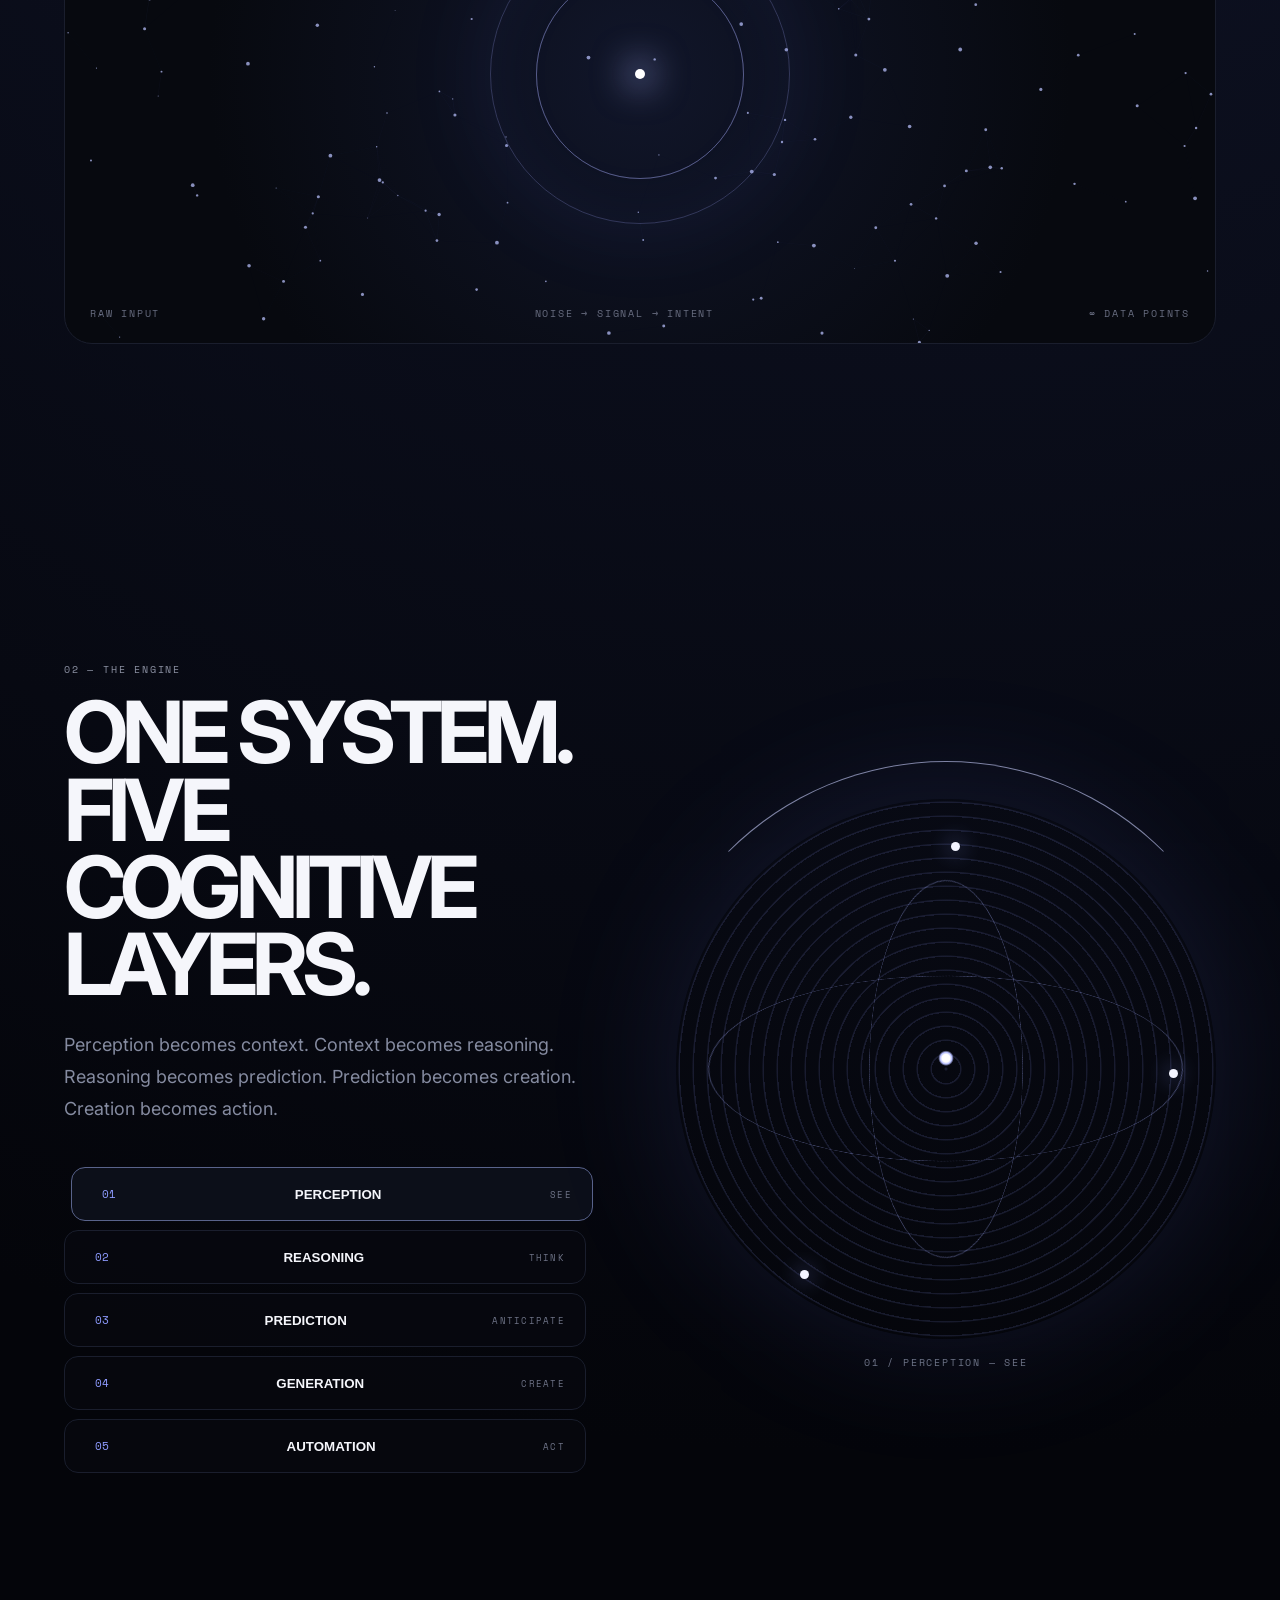
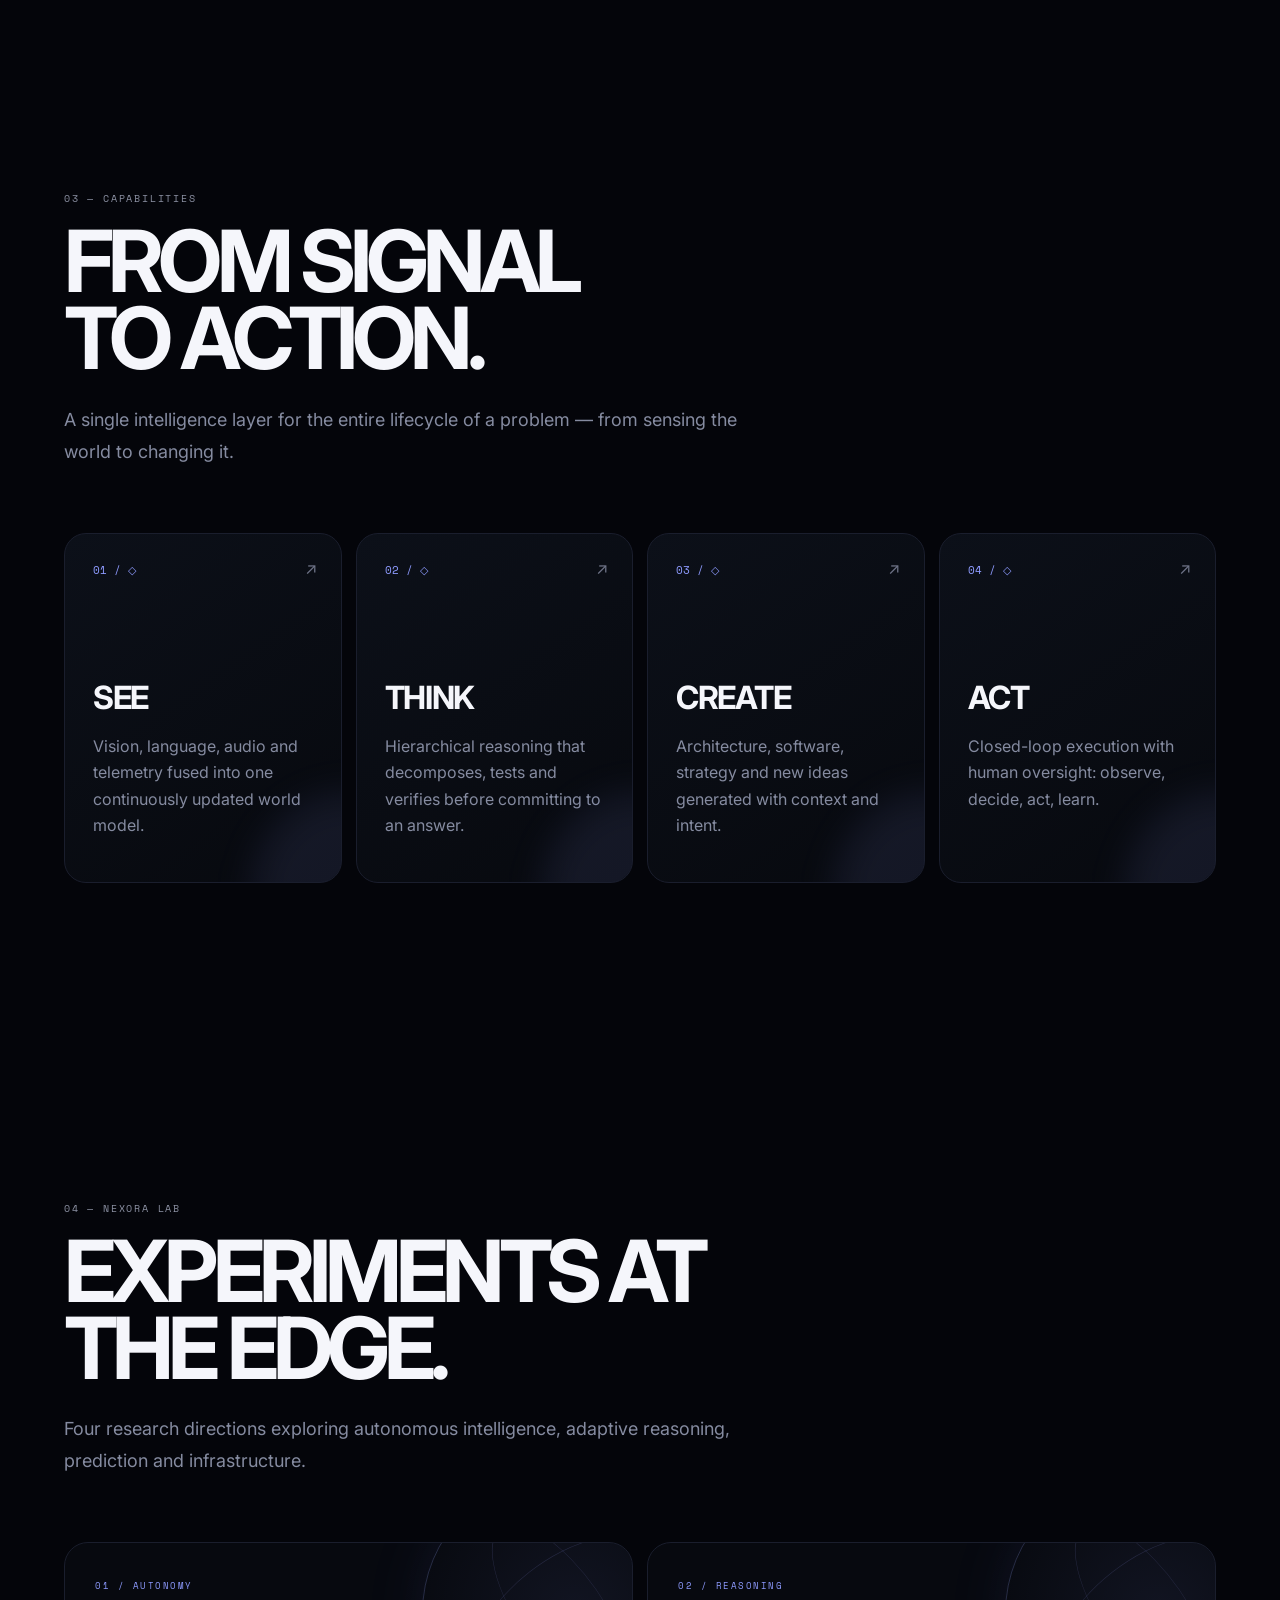
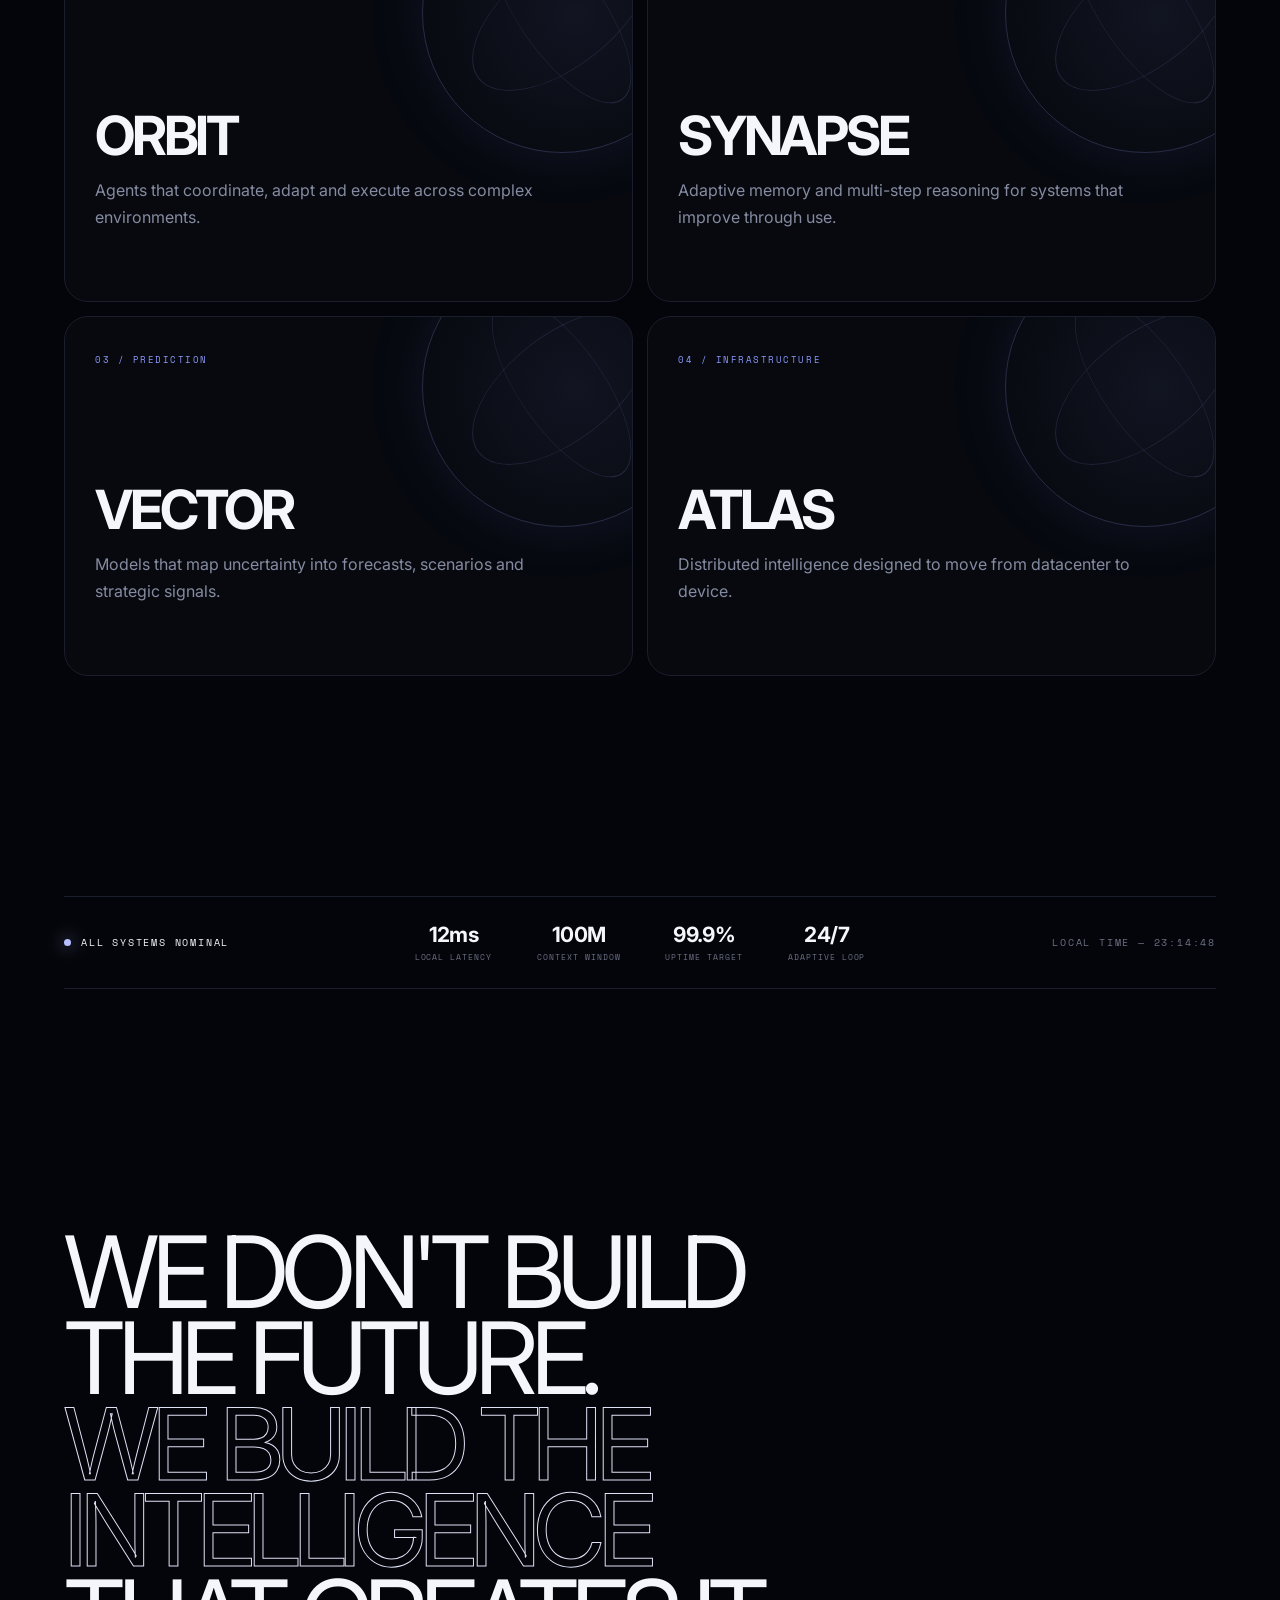
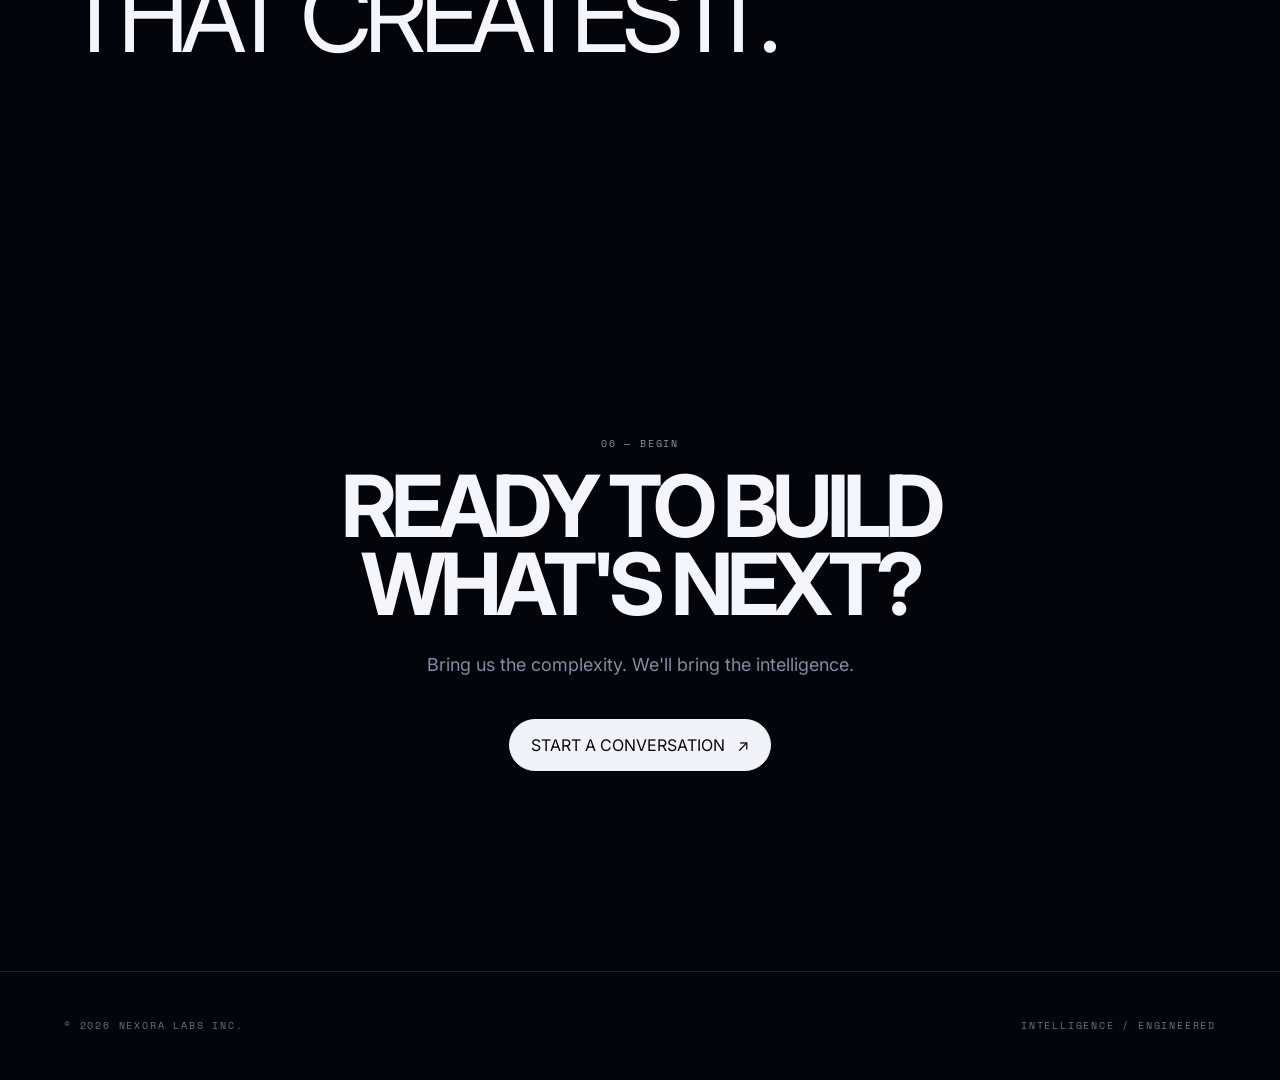
==== commit bd09e00f: "Turn NEXORA into a scalable product-grade interactive site shell" ====
--- a/index.html
+++ b/index.html
@@ -1,31 +1,32 @@
-<!doctype html><html lang="en"><head><meta charset="utf-8"><meta name="viewport" content="width=device-width,initial-scale=1"><meta name="description" content="NEXORA — intelligence infrastructure for what comes next."><title>NEXORA — Intelligence, Engineered for What's Next</title><link rel="preconnect" href="https://fonts.googleapis.com"><link rel="preconnect" href="https://fonts.gstatic.com" crossorigin><link href="https://fonts.googleapis.com/css2?family=Inter:wght@400;500;600;700;800&family=Space+Mono:wght@400;700&display=swap" rel="stylesheet"><style>
-:root{--bg:#04050a;--panel:#080a11;--text:#f5f6fb;--muted:#85899d;--line:#1b1e2b;--a:#8997ff;--a2:#cdd2ff;--max:1480px}*{box-sizing:border-box}html{scroll-behavior:smooth}body{margin:0;background:var(--bg);color:var(--text);font-family:Inter,system-ui,sans-serif;overflow-x:hidden;cursor:none}body:after{content:"";position:fixed;inset:0;z-index:100;pointer-events:none;opacity:.028;background-image:url("data:image/svg+xml,%3Csvg xmlns='http://www.w3.org/2000/svg' width='160' height='160'%3E%3Cfilter id='n'%3E%3CfeTurbulence type='fractalNoise' baseFrequency='.8' numOctaves='3'/%3E%3C/filter%3E%3Crect width='100%25' height='100%25' filter='url(%23n)'/%3E%3C/svg%3E")}a{color:inherit;text-decoration:none}button{font:inherit;color:inherit;background:none;border:0;cursor:none}.wrap{width:min(var(--max),90vw);margin:auto}.mono,.eyebrow{font:10px 'Space Mono',monospace;letter-spacing:.2em;text-transform:uppercase}.eyebrow{color:var(--muted)}.eyebrow b{color:var(--a)}
-#cursor,#cursorDot{position:fixed;pointer-events:none;z-index:200;border-radius:50%;transform:translate(-50%,-50%)}#cursor{width:34px;height:34px;border:1px solid #aab3ff99;transition:width .25s,height .25s,border-color .25s}#cursorDot{width:5px;height:5px;background:#fff;box-shadow:0 0 15px var(--a)}body.hover #cursor{width:58px;height:58px;border-color:#dce0ff}
-nav{height:78px;position:fixed;z-index:80;inset:0 0 auto;display:flex;align-items:center;justify-content:space-between;padding:0 5vw;transition:.4s}nav.sc{background:#04050ae8;backdrop-filter:blur(20px);border-bottom:1px solid var(--line)}.brand{font-weight:800;letter-spacing:.28em}.mark{display:inline-block;width:13px;height:13px;border:1px solid var(--a);transform:rotate(45deg);margin-right:12px;box-shadow:0 0 24px #8997ff99}.links{display:flex;gap:28px;color:var(--muted);font:10px 'Space Mono';letter-spacing:.13em}.links a{transition:.25s}.links a:hover{color:#fff}.nav-index{color:#4e5367;margin-right:8px}
-.hero{min-height:100svh;position:relative;display:flex;align-items:center;overflow:hidden}.hero-grid{position:absolute;inset:0;background:linear-gradient(#fff005 1px,transparent 1px),linear-gradient(90deg,#fff005 1px,transparent 1px);background-size:72px 72px;mask-image:linear-gradient(to bottom,transparent,#000 22%,#000 70%,transparent)}.hero-vignette{position:absolute;inset:0;background:radial-gradient(circle at 72% 48%,#8491ff25,transparent 25%),linear-gradient(90deg,var(--bg) 0%,#04050af2 32%,transparent 78%),linear-gradient(0deg,var(--bg),transparent 35%,#04050a66)}.hero-core{position:absolute;width:min(65vw,900px);aspect-ratio:1;right:-10%;top:10%;border-radius:50%;background:radial-gradient(circle at 50% 50%,#fff 0 1%,#aeb7ff 1.5%,transparent 2%),repeating-radial-gradient(circle,#8997ff1c 0 1px,transparent 2px 18px);box-shadow:0 0 130px #7382ff25;animation:spin 30s linear infinite}.hero-core:before,.hero-core:after{content:"";position:absolute;inset:10%;border:1px solid #8997ff66;border-radius:50%;transform:rotate(58deg) scaleY(.38);box-shadow:0 0 80px #8997ff1a}.hero-core:after{inset:19%;transform:rotate(-28deg) scaleY(.5)}.core-node{position:absolute;width:9px;height:9px;left:49%;top:4%;border-radius:50%;background:#fff;box-shadow:0 0 22px #fff,0 0 45px var(--a);animation:orbit 7s linear infinite}.hero-content{position:relative;z-index:3;padding:100px 0}.hero h1{font-size:clamp(3.4rem,9vw,9.2rem);line-height:.86;letter-spacing:-.075em;max-width:1100px;margin:24px 0 30px}.hero h1 span{display:block}.stroke{color:transparent;-webkit-text-stroke:1px #e2e5f5}.hero-sub{max-width:540px;color:var(--muted);font-size:18px;line-height:1.75}.actions{display:flex;gap:12px;flex-wrap:wrap;margin-top:38px}.btn{display:inline-flex;align-items:center;gap:14px;padding:15px 22px;border:1px solid var(--line);border-radius:999px;transition:.35s;position:relative;overflow:hidden}.btn:before{content:"";position:absolute;inset:0;background:linear-gradient(90deg,transparent,#fff2,transparent);transform:translateX(-110%);transition:.5s}.btn:hover:before{transform:translateX(110%)}.btn:hover{transform:translateY(-4px);border-color:#656e99;box-shadow:0 15px 45px #0009}.primary{background:#f1f2f8;color:#080910}.scroll{position:absolute;z-index:4;bottom:32px;left:5vw;color:var(--muted);display:flex;align-items:center;gap:12px}.scroll i{width:80px;height:1px;background:var(--line);display:block;overflow:hidden}.scroll i:after{content:"";display:block;width:35%;height:100%;background:var(--a);animation:scan 2s infinite}
-.section{padding:155px 0;position:relative}.head{max-width:900px}.title{font-size:clamp(2.8rem,6.2vw,6.5rem);line-height:.9;letter-spacing:-.065em;margin:18px 0 25px}.lead{max-width:690px;color:var(--muted);font-size:18px;line-height:1.75}.reveal{opacity:0;transform:translateY(45px);transition:1s cubic-bezier(.2,.8,.2,1)}.reveal.in{opacity:1;transform:none}
-.problem{height:520px;margin-top:70px;border:1px solid var(--line);border-radius:28px;overflow:hidden;position:relative;background:radial-gradient(circle at 50% 50%,#101426,#070910 70%)}#signalCanvas{position:absolute;inset:0;width:100%;height:100%}.corner{position:absolute;color:#555b70}.tl{left:22px;top:20px}.br{right:22px;bottom:20px;text-align:right}.scanline{position:absolute;left:0;right:0;height:1px;background:#aab4ff44;box-shadow:0 0 20px #8997ff;animation:scanline 5s linear infinite}
-.engine{display:grid;grid-template-columns:1fr 1fr;gap:70px;align-items:center}.engine-stage{min-height:610px;display:grid;place-items:center;position:relative}.engine-orb{width:min(42vw,520px);aspect-ratio:1;border-radius:50%;position:relative;background:radial-gradient(circle,#fff 0 1%,#aeb7ff 1.4%,transparent 2%),repeating-radial-gradient(circle,#8997ff1d 0 1px,transparent 2px 15px);box-shadow:0 0 120px #8997ff20;transition:transform .15s linear}.ring{position:absolute;inset:7%;border:1px solid #8997ff55;border-radius:50%;transform:rotateX(68deg) rotateZ(22deg)}.ring.r2{inset:18%;transform:rotateY(65deg) rotateZ(-32deg)}.ring.r3{inset:28%;transform:rotateX(70deg) rotateZ(80deg)}.layer-list{display:grid;gap:8px;margin-top:38px}.layer{display:grid;grid-template-columns:34px 1fr auto;align-items:center;gap:15px;padding:17px 18px;border:1px solid var(--line);border-radius:13px;background:#070910;transition:.3s}.layer:hover,.layer.active{border-color:#59638f;background:#0c0f1a;transform:translateX(8px)}.layer .n{color:var(--a)}.layer small{color:var(--muted);font-size:9px}.layer-desc{height:18px;margin-top:14px;color:var(--a2);font:10px 'Space Mono';letter-spacing:.1em}
-.cap-grid{display:grid;grid-template-columns:repeat(4,1fr);gap:14px;margin-top:65px}.cap{min-height:340px;border:1px solid var(--line);border-radius:20px;padding:28px;position:relative;overflow:hidden;background:linear-gradient(145deg,#0c0f18,#07080d);transition:.45s}.cap:hover{transform:translateY(-10px);border-color:#5c6692}.cap .num{color:var(--a)}.cap .arrow{position:absolute;right:25px;top:25px;color:#596078}.cap h3{font-size:32px;margin:90px 0 12px}.cap p{color:var(--muted);line-height:1.65}.cap:after{content:"";position:absolute;width:190px;height:190px;right:-110px;bottom:-110px;border-radius:50%;background:#8997ff20;filter:blur(18px)}
-.lab-grid{display:grid;grid-template-columns:1fr 1fr;gap:14px;margin-top:65px}.lab{min-height:320px;border:1px solid var(--line);border-radius:22px;padding:30px;position:relative;overflow:hidden;background:#07090f;transition:.45s}.lab:hover{transform:scale(1.015);border-color:#5c6692}.lab h3{font-size:46px;letter-spacing:-.06em;margin:105px 0 8px}.lab p{max-width:480px;color:var(--muted);line-height:1.6}.lab .tag{color:var(--a);font:10px 'Space Mono';letter-spacing:.14em}.lab-visual{position:absolute;right:-45px;top:-45px;width:230px;height:230px;border-radius:50%;border:1px solid #8997ff42;box-shadow:inset 0 0 70px #8997ff0d;animation:pulseRing 5s ease-in-out infinite}.lab-visual:after{content:"";position:absolute;inset:25%;border:1px dashed #8997ff35;border-radius:50%;animation:spin 12s linear infinite}
-.system{border-top:1px solid var(--line);border-bottom:1px solid var(--line);padding:25px 0;display:grid;grid-template-columns:1fr 2fr 1fr;align-items:center;gap:20px}.status{display:flex;align-items:center;gap:10px}.status-dot{width:7px;height:7px;border-radius:50%;background:#b9c0ff;box-shadow:0 0 18px #b9c0ff;animation:pulse 1.5s infinite}.metrics{display:flex;justify-content:center;gap:42px}.metric{text-align:center}.metric b{font-size:22px}.metric small{display:block;margin-top:5px;color:var(--muted);font:9px 'Space Mono'}.clock{text-align:right;color:var(--muted)}
-.quote{padding:175px 0}.quote p{margin:0;font-size:clamp(3rem,7.5vw,8rem);line-height:.89;letter-spacing:-.075em}.outline{color:transparent;-webkit-text-stroke:1px #dfe2f5}.cta{text-align:center;padding:200px 0;overflow:hidden}.cta:before{content:"";position:absolute;width:750px;height:750px;left:50%;top:50%;transform:translate(-50%,-50%);border-radius:50%;background:radial-gradient(circle,#7c8aff20,transparent 64%);animation:breathe 6s ease-in-out infinite}.cta>*{position:relative;z-index:2}.cta .lead{margin:auto}.cta .actions{justify-content:center}footer{border-top:1px solid var(--line);padding:50px 0;color:var(--muted)}footer .wrap{display:flex;justify-content:space-between}
-@keyframes spin{to{transform:rotate(360deg)}}@keyframes orbit{to{transform:rotate(360deg) translateX(250px) rotate(-360deg)}}@keyframes pulse{50%{opacity:.3;box-shadow:0 0 4px #b9c0ff}}@keyframes scan{50%{transform:translateX(190%)}}@keyframes scanline{from{top:-2%}to{top:102%}}@keyframes pulseRing{50%{transform:scale(1.06);opacity:.65}}@keyframes breathe{50%{transform:translate(-50%,-50%) scale(1.12)}}
-@media(max-width:900px){body{cursor:auto}.links{display:none}#cursor,#cursorDot{display:none}.hero-core{width:105vw;right:-45%;top:23%;opacity:.65}.hero h1{font-size:clamp(3.2rem,15vw,6rem)}.hero-vignette{background:linear-gradient(180deg,#04050a55,#04050af2 68%,var(--bg))}.section{padding:105px 0}.engine{grid-template-columns:1fr}.engine-stage{min-height:450px}.engine-orb{width:min(75vw,480px)}.cap-grid{grid-template-columns:1fr 1fr}.lab-grid{grid-template-columns:1fr}.system{grid-template-columns:1fr}.metrics{justify-content:flex-start;flex-wrap:wrap;gap:25px}.clock{text-align:left}}@media(max-width:560px){.wrap{width:calc(100% - 40px)}.cap-grid{grid-template-columns:1fr}.problem{height:390px}.hero-content{padding-top:120px}.quote{padding:110px 0}footer .wrap{flex-direction:column;gap:14px}}
-</style></head><body><div id="cursor"></div><div id="cursorDot"></div><nav id="nav"><a class="brand" href="#"><i class="mark"></i>NEXORA</a><div class="links"><a href="#technology"><span class="nav-index">01</span>ENGINE</a><a href="#capabilities"><span class="nav-index">02</span>CAPABILITIES</a><a href="#lab"><span class="nav-index">03</span>LAB</a><a href="#system"><span class="nav-index">04</span>SYSTEM</a></div></nav>
-<main><section class="hero"><div class="hero-grid"></div><div class="hero-core"><i class="core-node"></i></div><div class="hero-vignette"></div><div class="wrap hero-content"><div class="eyebrow"><b>●</b> NEXORA / INTELLIGENCE INFRASTRUCTURE</div><h1>INTELLIGENCE,<span>ENGINEERED FOR</span><span class="stroke">WHAT'S NEXT.</span></h1><p class="hero-sub">We build intelligent systems that turn complex signals into decisions, creation and action.</p><div class="actions"><a class="btn primary" href="#technology">ENTER THE ENGINE <span>↗</span></a><a class="btn" href="#lab">EXPLORE THE LAB <span>↓</span></a></div></div><div class="scroll mono">SCROLL <i></i> 01</div></section>
-<section class="section"><div class="wrap"><div class="head reveal"><div class="eyebrow">01 — THE PROBLEM</div><h2 class="title">COMPLEXITY IS THE<br>ENEMY OF PROGRESS.</h2><p class="lead">The world generates more information than humans can meaningfully process. NEXORA turns fragmented signal into structured intelligence.</p></div><div class="problem reveal"><canvas id="signalCanvas"></canvas><div class="corner tl mono">SIGNAL / LIVE / 00:00:00</div><div class="corner br mono">RAW INPUT<br><span id="packet">000000</span> PACKETS / SEC</div><div class="scanline"></div></div></div></section>
-<section id="technology" class="section"><div class="wrap engine"><div class="reveal"><div class="eyebrow">02 — THE ENGINE</div><h2 class="title">ONE SYSTEM.<br>FIVE COGNITIVE<br>LAYERS.</h2><p class="lead">Perception becomes context. Context becomes reasoning. Reasoning becomes prediction. Prediction becomes creation. Creation becomes action.</p><div class="layer-list"><button class="layer active" data-copy="See the world. Fuse vision, language, audio and telemetry."><span class="n">01</span><strong>PERCEPTION</strong><small>SEE</small></button><button class="layer" data-copy="Build context. Decompose problems and verify hypotheses."><span class="n">02</span><strong>REASONING</strong><small>THINK</small></button><button class="layer" data-copy="Model uncertainty. Generate scenarios before they happen."><span class="n">03</span><strong>PREDICTION</strong><small>ANTICIPATE</small></button><button class="layer" data-copy="Turn intent into architecture, software and new ideas."><span class="n">04</span><strong>GENERATION</strong><small>CREATE</small></button><button class="layer" data-copy="Close the loop. Observe, decide, act, learn."><span class="n">05</span><strong>AUTOMATION</strong><small>ACT</small></button></div><div class="layer-desc" id="layerDesc">See the world. Fuse vision, language, audio and telemetry.</div></div><div class="engine-stage reveal"><div class="engine-orb" id="engineOrb"><i class="ring"></i><i class="ring r2"></i><i class="ring r3"></i></div></div></div></section>
-<section id="capabilities" class="section"><div class="wrap"><div class="head reveal"><div class="eyebrow">03 — CAPABILITIES</div><h2 class="title">FROM SIGNAL<br>TO ACTION.</h2><p class="lead">A single intelligence layer for the entire lifecycle of a problem.</p></div><div class="cap-grid"><article class="cap reveal"><span class="num mono">01 / ◇</span><span class="arrow">↗</span><h3>SEE</h3><p>Vision, language, audio and telemetry fused into one continuously updated world model.</p></article><article class="cap reveal"><span class="num mono">02 / ◇</span><span class="arrow">↗</span><h3>THINK</h3><p>Hierarchical reasoning that decomposes, tests and verifies before committing to an answer.</p></article><article class="cap reveal"><span class="num mono">03 / ◇</span><span class="arrow">↗</span><h3>CREATE</h3><p>Architecture, software, strategy and new ideas generated with context and intent.</p></article><article class="cap reveal"><span class="num mono">04 / ◇</span><span class="arrow">↗</span><h3>ACT</h3><p>Closed-loop execution with human oversight: observe, decide, act, learn.</p></article></div></div></section>
-<section id="lab" class="section"><div class="wrap"><div class="head reveal"><div class="eyebrow">04 — NEXORA LAB</div><h2 class="title">EXPERIMENTS AT<br>THE EDGE.</h2><p class="lead">Four research directions exploring autonomous intelligence, adaptive reasoning, prediction and infrastructure.</p></div><div class="lab-grid"><article class="lab reveal"><div class="lab-visual"></div><span class="tag">01 / AUTONOMY</span><h3>ORBIT</h3><p>Agents that coordinate, adapt and execute across complex environments.</p></article><article class="lab reveal"><div class="lab-visual"></div><span class="tag">02 / REASONING</span><h3>SYNAPSE</h3><p>Adaptive memory and multi-step reasoning for systems that improve through use.</p></article><article class="lab reveal"><div class="lab-visual"></div><span class="tag">03 / PREDICTION</span><h3>VECTOR</h3><p>Models that map uncertainty into forecasts, scenarios and strategic signals.</p></article><article class="lab reveal"><div class="lab-visual"></div><span class="tag">04 / INFRASTRUCTURE</span><h3>ATLAS</h3><p>Distributed intelligence designed to move from datacenter to device.</p></article></div></div></section>
-<section id="system" class="section" style="padding:55px 0"><div class="wrap system reveal"><div class="status mono"><i class="status-dot"></i> ALL SYSTEMS NOMINAL</div><div class="metrics"><div class="metric"><b>12ms</b><small>LOCAL LATENCY</small></div><div class="metric"><b>100M</b><small>CONTEXT WINDOW</small></div><div class="metric"><b>99.9%</b><small>UPTIME TARGET</small></div><div class="metric"><b>24/7</b><small>ADAPTIVE LOOP</small></div></div><div class="clock mono" id="clock">LOCAL TIME — --:--:--</div></div></section>
-<section class="quote"><div class="wrap reveal"><p>WE DON'T BUILD<br>THE FUTURE.<br><span class="outline">WE BUILD THE<br>INTELLIGENCE</span><br>THAT CREATES IT.</p></div></section><section id="contact" class="cta"><div class="wrap reveal"><div class="eyebrow">06 — BEGIN</div><h2 class="title">READY TO BUILD<br>WHAT'S NEXT?</h2><p class="lead">Bring us the complexity. We'll bring the intelligence.</p><div class="actions"><a class="btn primary" href="mailto:hello@nexora.ai">START A CONVERSATION <span>↗</span></a></div></div></section></main><footer><div class="wrap mono"><span>© 2026 NEXORA LABS INC.</span><span>INTELLIGENCE / ENGINEERED</span></div></footer>
-<script>
-const $=s=>document.querySelector(s), $$=s=>document.querySelectorAll(s);const nav=$('#nav');addEventListener('scroll',()=>nav.classList.toggle('sc',scrollY>40));
-const cursor=$('#cursor'),dot=$('#cursorDot');let mx=innerWidth/2,my=innerHeight/2,cx=mx,cy=my;addEventListener('pointermove',e=>{mx=e.clientX;my=e.clientY});function cursorLoop(){cx+=(mx-cx)*.16;cy+=(my-cy)*.16;cursor.style.left=cx+'px';cursor.style.top=cy+'px';dot.style.left=mx+'px';dot.style.top=my+'px';requestAnimationFrame(cursorLoop)}cursorLoop();$$('a,button,.cap,.lab').forEach(e=>{e.addEventListener('mouseenter',()=>document.body.classList.add('hover'));e.addEventListener('mouseleave',()=>document.body.classList.remove('hover'))});
-const io=new IntersectionObserver(es=>es.forEach(e=>{if(e.isIntersecting)e.target.classList.add('in')}),{threshold:.1});$$('.reveal').forEach(e=>io.observe(e));
-const layers=$$('.layer'),desc=$('#layerDesc'),orb=$('#engineOrb');layers.forEach(l=>l.addEventListener('click',()=>{layers.forEach(x=>x.classList.remove('active'));l.classList.add('active');desc.textContent=l.dataset.copy;orb.style.transform='scale(1.04) rotate(12deg)';setTimeout(()=>orb.style.transform='',500)}));
-addEventListener('pointermove',e=>{if(innerWidth>900){const x=(e.clientX/innerWidth-.5)*12,y=(e.clientY/innerHeight-.5)*12;orb.style.transform=`perspective(700px) rotateX(${-y}deg) rotateY(${x}deg)`}});
-const clock=$('#clock');function tick(){clock.textContent='LOCAL TIME — '+new Date().toLocaleTimeString([], {hour12:false})}tick();setInterval(tick,1000);const packet=$('#packet');setInterval(()=>packet.textContent=Math.floor(180000+Math.random()*90000).toLocaleString(),700);
-const can=$('#signalCanvas'),ctx=can.getContext('2d');let pts=[];function resize(){const d=devicePixelRatio;can.width=can.clientWidth*d;can.height=can.clientHeight*d;ctx.setTransform(d,0,0,d,0,0);pts=Array.from({length:180},()=>({x:Math.random()*can.clientWidth,y:Math.random()*can.clientHeight,vx:(Math.random()-.5)*.55,vy:(Math.random()-.5)*.55,r:Math.random()*1.7+.3}))}function frame(){const w=can.clientWidth,h=can.clientHeight;ctx.clearRect(0,0,w,h);for(let i=0;i<pts.length;i++){const p=pts[i];p.x+=p.vx;p.y+=p.vy;if(p.x<0||p.x>w)p.vx*=-1;if(p.y<0||p.y>h)p.vy*=-1;ctx.beginPath();ctx.arc(p.x,p.y,p.r,0,Math.PI*2);ctx.fillStyle='rgba(185,192,255,.7)';ctx.fill();for(let j=i+1;j<pts.length;j++){const q=pts[j],d=Math.hypot(p.x-q.x,p.y-q.y);if(d<90){ctx.strokeStyle=`rgba(137,151,255,${.11*(1-d/90)})`;ctx.beginPath();ctx.moveTo(p.x,p.y);ctx.lineTo(q.x,q.y);ctx.stroke()}}}requestAnimationFrame(frame)}addEventListener('resize',resize);resize();frame();
-</script></body></html>+<!doctype html>
+<html lang="en">
+<head>
+<meta charset="utf-8"><meta name="viewport" content="width=device-width,initial-scale=1">
+<meta name="theme-color" content="#04050a"><meta name="description" content="NEXORA builds intelligence infrastructure for what comes next.">
+<title>NEXORA — Intelligence, Engineered for What's Next</title>
+<link rel="preconnect" href="https://fonts.googleapis.com"><link rel="preconnect" href="https://fonts.gstatic.com" crossorigin>
+<link href="https://fonts.googleapis.com/css2?family=Inter:wght@400;500;600;700;800&family=Space+Mono:wght@400;700&display=swap" rel="stylesheet">
+<link rel="stylesheet" href="style.css">
+</head>
+<body>
+<div class="cursor-dot" id="cursor-dot"></div><div class="cursor-ring" id="cursor-ring"></div>
+<nav class="site-nav" id="nav"><a class="brand" href="#top"><i class="brand-mark"></i>NEXORA</a><div class="nav-links"><a href="#technology">Technology</a><a href="#capabilities">Capabilities</a><a href="#lab">Lab</a><a href="#system">System</a></div><a class="nav-cta" data-magnetic href="#contact">START A PROJECT ↗</a></nav>
+<main id="top">
+<section class="hero" aria-label="NEXORA introduction"><div class="hero-bg"><div class="hero-grid"></div><div class="hero-vignette"></div><div class="hero-sun"></div><div class="hero-scan"></div></div><div class="wrap hero-content"><div class="eyebrow reveal in"><b>●</b> NEXORA / INTELLIGENCE INFRASTRUCTURE</div><h1 class="reveal in">INTELLIGENCE,<span>ENGINEERED FOR</span><span class="stroke">WHAT'S NEXT.</span></h1><p class="hero-copy reveal in">We design intelligent systems that turn complex signals into decisions, creation and action.</p><div class="actions reveal in"><a class="btn primary" data-magnetic href="#technology">ENTER THE ENGINE <span>↗</span></a><a class="btn" data-magnetic href="#lab">EXPLORE THE LAB <span>↓</span></a></div></div><div class="hero-meta mono"><div class="scroll-cue"><span>SCROLL</span><i class="scroll-line"><i></i></i></div><span>NX / 001 — INTELLIGENCE ONLINE</span></div></section>
+
+<section class="section" id="problem"><div class="wrap"><div class="section-intro reveal"><div class="eyebrow">01 — THE PROBLEM</div><h2 class="title">COMPLEXITY IS THE<br>ENEMY OF PROGRESS.</h2><p class="lead">The world generates more information than humans can meaningfully process. NEXORA transforms fragmented signal into structured intelligence.</p></div><div class="signal-box reveal"><canvas id="noiseCanvas" aria-hidden="true"></canvas><div class="box-label mono">SIGNAL / 00:00:00 / LIVE</div><div class="signal-center"><div class="signal-core"></div></div><div class="box-footer mono"><span>RAW INPUT</span><span>NOISE → SIGNAL → INTENT</span><span>∞ DATA POINTS</span></div></div></div></section>
+
+<section class="section" id="technology"><div class="wrap engine"><div class="reveal"><div class="eyebrow">02 — THE ENGINE</div><h2 class="title">ONE SYSTEM.<br>FIVE COGNITIVE<br>LAYERS.</h2><p class="lead">Perception becomes context. Context becomes reasoning. Reasoning becomes prediction. Prediction becomes creation. Creation becomes action.</p><div class="layer-stack"><button class="layer active"><span class="num">01</span><strong>PERCEPTION</strong><small>SEE</small></button><button class="layer"><span class="num">02</span><strong>REASONING</strong><small>THINK</small></button><button class="layer"><span class="num">03</span><strong>PREDICTION</strong><small>ANTICIPATE</small></button><button class="layer"><span class="num">04</span><strong>GENERATION</strong><small>CREATE</small></button><button class="layer"><span class="num">05</span><strong>AUTOMATION</strong><small>ACT</small></button></div></div><div class="engine-scene reveal"><div class="engine-orb"><i class="node n1"></i><i class="node n2"></i><i class="node n3"></i><i class="sweep"></i></div><div class="mono" id="engine-state" style="position:absolute;bottom:10px;color:#6e7488">01 / PERCEPTION — SEE</div></div></div></section>
+
+<section class="section" id="capabilities"><div class="wrap"><div class="section-intro reveal"><div class="eyebrow">03 — CAPABILITIES</div><h2 class="title">FROM SIGNAL<br>TO ACTION.</h2><p class="lead">A single intelligence layer for the entire lifecycle of a problem — from sensing the world to changing it.</p></div><div class="cap-grid"><article class="cap reveal"><div class="cap-icon">01 / ◇</div><div class="cap-arrow">↗</div><h3>SEE</h3><p>Vision, language, audio and telemetry fused into one continuously updated world model.</p></article><article class="cap reveal"><div class="cap-icon">02 / ◇</div><div class="cap-arrow">↗</div><h3>THINK</h3><p>Hierarchical reasoning that decomposes, tests and verifies before committing to an answer.</p></article><article class="cap reveal"><div class="cap-icon">03 / ◇</div><div class="cap-arrow">↗</div><h3>CREATE</h3><p>Architecture, software, strategy and new ideas generated with context and intent.</p></article><article class="cap reveal"><div class="cap-icon">04 / ◇</div><div class="cap-arrow">↗</div><h3>ACT</h3><p>Closed-loop execution with human oversight: observe, decide, act, learn.</p></article></div></div></section>
+
+<section class="section" id="lab"><div class="wrap"><div class="section-intro reveal"><div class="eyebrow">04 — NEXORA LAB</div><h2 class="title">EXPERIMENTS AT<br>THE EDGE.</h2><p class="lead">Four research directions exploring autonomous intelligence, adaptive reasoning, prediction and infrastructure.</p></div><div class="lab-grid"><article class="lab-card reveal"><div class="lab-orbit"></div><span class="lab-tag">01 / AUTONOMY</span><h3>ORBIT</h3><p>Agents that coordinate, adapt and execute across complex environments.</p></article><article class="lab-card reveal"><div class="lab-orbit"></div><span class="lab-tag">02 / REASONING</span><h3>SYNAPSE</h3><p>Adaptive memory and multi-step reasoning for systems that improve through use.</p></article><article class="lab-card reveal"><div class="lab-orbit"></div><span class="lab-tag">03 / PREDICTION</span><h3>VECTOR</h3><p>Models that map uncertainty into forecasts, scenarios and strategic signals.</p></article><article class="lab-card reveal"><div class="lab-orbit"></div><span class="lab-tag">04 / INFRASTRUCTURE</span><h3>ATLAS</h3><p>Distributed intelligence designed to move from datacenter to device.</p></article></div></div></section>
+
+<section class="section" id="system" style="padding-top:60px;padding-bottom:60px"><div class="wrap"><div class="system-strip reveal"><div class="status mono"><i class="status-dot"></i> ALL SYSTEMS NOMINAL</div><div class="metrics"><div class="metric"><strong>12ms</strong><small>LOCAL LATENCY</small></div><div class="metric"><strong>100M</strong><small>CONTEXT WINDOW</small></div><div class="metric"><strong>99.9%</strong><small>UPTIME TARGET</small></div><div class="metric"><strong>24/7</strong><small>ADAPTIVE LOOP</small></div></div><div class="local-time mono" id="clock">LOCAL TIME — --:--:--</div></div></div></section>
+
+<section class="quote"><div class="wrap reveal"><p>WE DON'T BUILD<br>THE FUTURE.<br><span class="outline-text">WE BUILD THE<br>INTELLIGENCE</span><br>THAT CREATES IT.</p></div></section>
+<section class="cta" id="contact"><div class="wrap reveal"><div class="eyebrow">06 — BEGIN</div><h2 class="title">READY TO BUILD<br>WHAT'S NEXT?</h2><p class="lead">Bring us the complexity. We'll bring the intelligence.</p><div class="actions"><a class="btn primary" data-magnetic href="mailto:hello@nexora.ai">START A CONVERSATION <span>↗</span></a></div></div></section>
+</main>
+<footer class="footer"><div class="wrap mono"><span>© 2026 NEXORA LABS INC.</span><span>INTELLIGENCE / ENGINEERED</span></div></footer>
+<script src="app.js" defer></script>
+</body></html>
--- a/style.css
+++ b/style.css
@@ -0,0 +1,9 @@
+:root{--bg:#04050a;--bg2:#080a12;--panel:#0a0d16;--panel2:#0d111d;--text:#f5f6fb;--muted:#858ba0;--line:#1a1e2d;--line2:#2a3044;--accent:#8e9bff;--accent2:#cbd1ff;--max:1480px;--ease:cubic-bezier(.2,.75,.2,1)}*{box-sizing:border-box}html{scroll-behavior:smooth;background:var(--bg)}body{margin:0;background:radial-gradient(circle at 70% 10%,#11162c 0,transparent 34%),var(--bg);color:var(--text);font-family:Inter,system-ui,sans-serif;overflow-x:hidden}body:before{content:"";position:fixed;inset:0;z-index:100;pointer-events:none;opacity:.045;background-image:url("data:image/svg+xml,%3Csvg xmlns='http://www.w3.org/2000/svg' width='180' height='180'%3E%3Cfilter id='n'%3E%3CfeTurbulence type='fractalNoise' baseFrequency='.85' numOctaves='3' stitchTiles='stitch'/%3E%3C/filter%3E%3Crect width='100%25' height='100%25' filter='url(%23n)' opacity='.8'/%3E%3C/svg%3E")}body.cursor-ready{cursor:none}a,button{color:inherit}a{text-decoration:none}.wrap{width:min(var(--max),90vw);margin:auto}.mono,.eyebrow{font:10px/1.2 'Space Mono',monospace;letter-spacing:.18em;text-transform:uppercase}.eyebrow{color:#8d92a4}.eyebrow b{color:var(--accent)}.site-nav{position:fixed;z-index:60;top:0;left:0;right:0;height:80px;display:flex;align-items:center;justify-content:space-between;padding:0 5vw;transition:background .4s,border .4s,transform .4s}.site-nav.scrolled{background:#04050ad9;border-bottom:1px solid var(--line);backdrop-filter:blur(22px)}.brand{display:flex;align-items:center;gap:12px;font-weight:800;letter-spacing:.27em}.brand-mark{width:14px;height:14px;border:1px solid var(--accent);transform:rotate(45deg);box-shadow:0 0 26px #8492ff8a}.nav-links{display:flex;gap:28px;color:var(--muted)}.nav-links a{position:relative}.nav-links a:after{content:"";position:absolute;left:0;right:100%;bottom:-7px;height:1px;background:var(--accent);transition:.35s}.nav-links a:hover{color:#fff}.nav-links a:hover:after{right:0}.nav-cta{font:10px 'Space Mono';letter-spacing:.12em;padding:10px 15px;border:1px solid var(--line2);border-radius:999px;transition:.3s}.nav-cta:hover{border-color:var(--accent);box-shadow:0 0 25px #8e9bff16}.cursor-dot,.cursor-ring{position:fixed;left:0;top:0;pointer-events:none;z-index:200;border-radius:50%;opacity:0;transform:translate(-50%,-50%)}.cursor-dot{width:6px;height:6px;background:#fff;box-shadow:0 0 16px var(--accent)}.cursor-ring{width:34px;height:34px;border:1px solid #aab3ff88;transition:width .25s,height .25s,border-color .25s,background .25s}.cursor-ring.big{width:60px;height:60px;border-color:#cbd1ff;background:#cbd1ff0a}.hero{min-height:100svh;position:relative;overflow:hidden;display:flex;align-items:center}.hero-bg{position:absolute;inset:0;overflow:hidden}.hero-grid{position:absolute;inset:-10%;background-image:linear-gradient(#fff006 1px,transparent 1px),linear-gradient(90deg,#fff006 1px,transparent 1px);background-size:72px 72px;transform:perspective(800px) rotateX(62deg) scale(1.35) translateY(25%);transform-origin:center top;mask-image:linear-gradient(to bottom,transparent 10%,#000 45%,#000 70%,transparent 100%);opacity:.9}.hero-vignette{position:absolute;inset:0;background:radial-gradient(circle at 75% 48%,transparent 0 20%,#04050a88 55%,#04050a 86%)}.hero-sun{position:absolute;width:56vw;height:56vw;max-width:850px;max-height:850px;right:-10%;top:8%;border-radius:50%;background:radial-gradient(circle at 50% 50%,#fff 0 .5%,#c6ccff 1%,transparent 2%),repeating-radial-gradient(circle,#9ba6ff20 0 1px,transparent 2px 18px);box-shadow:0 0 180px #6f7eff22;animation:rotateOrb 36s linear infinite}.hero-sun:before,.hero-sun:after{content:"";position:absolute;inset:9%;border:1px solid #a4adff66;border-radius:50%;transform:rotate(63deg) scaleY(.32);box-shadow:0 0 70px #7887ff16}.hero-sun:after{inset:20%;transform:rotate(-36deg) scaleY(.44)}.hero-scan{position:absolute;inset:0;background:linear-gradient(180deg,transparent 46%,#cbd1ff0f 49%,#cbd1ff18 50%,transparent 53%);animation:scanDown 6s ease-in-out infinite;mix-blend-mode:screen}.hero-content{position:relative;z-index:4;padding:140px 0 110px}.hero h1{max-width:1120px;margin:24px 0 30px;font-size:clamp(3.5rem,9.4vw,9.8rem);line-height:.84;letter-spacing:-.075em}.hero h1 span{display:block}.stroke{-webkit-text-stroke:1px #dce0f3;color:transparent}.hero-copy{max-width:540px;color:var(--muted);font-size:18px;line-height:1.8}.actions{display:flex;gap:12px;flex-wrap:wrap;margin-top:38px}.btn{display:inline-flex;align-items:center;gap:12px;padding:15px 21px;border:1px solid var(--line2);border-radius:999px;background:#080a10;transition:transform .35s var(--ease),border .35s,box-shadow .35s}.btn:hover{transform:translateY(-4px);border-color:#5f688e;box-shadow:0 20px 55px #0009}.btn.primary{background:#f2f3f8;color:#08090e;border-color:#f2f3f8}.hero-meta{position:absolute;bottom:34px;left:5vw;right:5vw;z-index:5;display:flex;justify-content:space-between;color:#666b7f}.scroll-cue{display:flex;align-items:center;gap:12px}.scroll-line{width:80px;height:1px;overflow:hidden;background:var(--line2)}.scroll-line i{display:block;width:35%;height:100%;background:var(--accent);animation:scanSide 2.3s infinite}
+.section{position:relative;padding:160px 0}.section-intro{max-width:900px}.title{font-size:clamp(3rem,6.7vw,7rem);line-height:.9;letter-spacing:-.068em;margin:18px 0 26px}.lead{max-width:720px;color:var(--muted);font-size:18px;line-height:1.78}.reveal{opacity:0;transform:translateY(38px);transition:opacity 1s var(--ease),transform 1s var(--ease)}.reveal.in{opacity:1;transform:none}
+.signal-box{height:540px;margin-top:70px;border:1px solid var(--line);border-radius:28px;position:relative;overflow:hidden;background:radial-gradient(circle at 50% 50%,#11162a,#07090f 68%)}.signal-box canvas{position:absolute;inset:0;width:100%;height:100%}.box-label{position:absolute;top:23px;left:25px;color:#72778c}.box-footer{position:absolute;left:25px;right:25px;bottom:23px;display:flex;justify-content:space-between;color:#686d80}.signal-center{position:absolute;left:50%;top:50%;width:min(28vw,300px);aspect-ratio:1;transform:translate(-50%,-50%);border-radius:50%;border:1px solid #9da8ff42;box-shadow:0 0 100px #7482ff14,inset 0 0 70px #7482ff0d}.signal-center:before,.signal-center:after{content:"";position:absolute;inset:15%;border:1px solid #aab2ff44;border-radius:50%;animation:pulseRing 3s ease-out infinite}.signal-center:after{animation-delay:1.5s}.signal-core{position:absolute;left:50%;top:50%;width:10px;height:10px;transform:translate(-50%,-50%);border-radius:50%;background:#fff;box-shadow:0 0 35px 8px #aeb8ff99}
+.engine{display:grid;grid-template-columns:1fr 1fr;gap:90px;align-items:center}.engine-scene{min-height:620px;display:grid;place-items:center;position:relative}.engine-orb{width:min(43vw,540px);aspect-ratio:1;border-radius:50%;position:relative;background:radial-gradient(circle at 50% 48%,#fff 0 1%,#b7bfff 1.5%,transparent 2%),repeating-radial-gradient(circle,#929fff22 0 1px,transparent 2px 14px);box-shadow:0 0 140px #7584ff20;animation:rotateOrb 26s linear infinite}.engine-orb:before,.engine-orb:after{content:"";position:absolute;inset:6%;border:1px solid #a5afff65;border-radius:50%;transform:rotateX(67deg) rotateZ(18deg)}.engine-orb:after{inset:15%;transform:rotateY(66deg) rotateZ(-35deg)}.engine-orb .node{position:absolute;width:9px;height:9px;border-radius:50%;background:#f3f4ff;box-shadow:0 0 22px var(--accent)}.node.n1{top:8%;left:51%}.node.n2{right:7%;top:50%}.node.n3{bottom:11%;left:23%}.engine-orb .sweep{position:absolute;inset:-7%;border-radius:50%;border:1px solid transparent;border-top-color:#cbd1ff99;animation:rotateOrb 4.8s linear infinite}.layer-stack{display:grid;gap:9px;margin-top:42px}.layer{display:grid;grid-template-columns:34px 1fr auto;gap:16px;align-items:center;padding:18px 20px;background:#070910b8;border:1px solid var(--line);border-radius:14px;transition:.35s}.layer:hover,.layer.active{transform:translateX(7px);border-color:#59638b;background:#0c0f19}.layer .num{font:11px 'Space Mono';color:var(--accent)}.layer small{font:9px 'Space Mono';letter-spacing:.14em;color:#6f7488}
+.cap-grid{display:grid;grid-template-columns:repeat(4,1fr);gap:14px;margin-top:65px}.cap{height:350px;padding:28px;border:1px solid var(--line);border-radius:22px;background:linear-gradient(145deg,#0c1019,#07090e);position:relative;overflow:hidden;transition:transform .45s var(--ease),border .35s,background .35s}.cap:hover{transform:translateY(-12px) rotateX(2deg);border-color:#5b658f;background:linear-gradient(145deg,#101522,#080a10)}.cap:before{content:"";position:absolute;width:200px;height:200px;right:-110px;bottom:-110px;border-radius:50%;background:#8e9bff19;filter:blur(18px)}.cap-icon{font:11px 'Space Mono';color:var(--accent)}.cap-arrow{position:absolute;right:24px;top:24px;color:#6e7387}.cap h3{font-size:32px;letter-spacing:-.04em;margin:100px 0 12px}.cap p{color:var(--muted);line-height:1.65;max-width:300px}
+.lab-grid{display:grid;grid-template-columns:repeat(2,1fr);gap:14px;margin-top:65px}.lab-card{min-height:360px;border:1px solid var(--line);border-radius:24px;padding:30px;position:relative;overflow:hidden;background:#07090f;transition:.45s var(--ease)}.lab-card:hover{transform:translateY(-8px);border-color:#59648f}.lab-card:after{content:"";position:absolute;inset:0;background:radial-gradient(circle at 90% 20%,#8e9bff14,transparent 30%);pointer-events:none}.lab-orbit{position:absolute;right:-70px;top:-70px;width:280px;height:280px;border:1px solid #98a2ff38;border-radius:50%;box-shadow:0 0 70px #7584ff12}.lab-orbit:before,.lab-orbit:after{content:"";position:absolute;inset:12%;border:1px solid #98a2ff2b;border-radius:50%;transform:rotate(55deg) scaleY(.4)}.lab-orbit:after{transform:rotate(-38deg) scaleY(.5)}.lab-tag{color:var(--accent);font:9px 'Space Mono';letter-spacing:.17em}.lab-card h3{font-size:54px;letter-spacing:-.06em;margin:110px 0 9px}.lab-card p{max-width:460px;margin:0;color:var(--muted);line-height:1.7}
+.system-strip{display:grid;grid-template-columns:1fr 2fr 1fr;align-items:center;gap:20px;border-top:1px solid var(--line);border-bottom:1px solid var(--line);padding:25px 0}.status{display:flex;gap:10px;align-items:center}.status-dot{width:7px;height:7px;border-radius:50%;background:#b7beff;box-shadow:0 0 18px #aeb8ff;animation:pulseDot 1.5s infinite}.metrics{display:flex;justify-content:center;gap:45px}.metric{text-align:center}.metric strong{font-size:21px;letter-spacing:-.03em}.metric small{display:block;color:#6c7184;font:8px 'Space Mono';letter-spacing:.12em;margin-top:4px}.local-time{text-align:right;color:#6b7083}
+.quote{padding:180px 0}.quote p{margin:0;font-size:clamp(3.2rem,7.8vw,8.7rem);line-height:.86;letter-spacing:-.075em}.outline-text{color:transparent;-webkit-text-stroke:1px #dfe2f5}.cta{text-align:center;overflow:hidden;padding:200px 0}.cta:before{content:"";position:absolute;width:760px;height:760px;left:50%;top:50%;transform:translate(-50%,-50%);border-radius:50%;background:radial-gradient(circle,#7c8bff19,transparent 67%);pointer-events:none}.cta .lead{margin:auto}.cta .actions{justify-content:center}.footer{border-top:1px solid var(--line);padding:48px 0;color:#6b7083}.footer .wrap{display:flex;justify-content:space-between;gap:20px}
+@keyframes rotateOrb{to{transform:rotate(360deg)}}@keyframes scanDown{0%,100%{transform:translateY(-100%)}50%{transform:translateY(100%)}}@keyframes scanSide{50%{transform:translateX(190%)}}@keyframes pulseRing{0%{transform:scale(.8);opacity:.5}70%,100%{transform:scale(1.5);opacity:0}}@keyframes pulseDot{50%{opacity:.35;box-shadow:0 0 4px #aeb8ff}}@media(max-width:980px){.nav-links{display:none}.hero-sun{width:90vw;height:90vw;right:-42%;top:22%;opacity:.63}.hero:after{content:"";position:absolute;inset:0;background:linear-gradient(180deg,#04050a55,#04050af5 70%,var(--bg))}.hero-content{z-index:5}.engine{grid-template-columns:1fr;gap:50px}.engine-scene{min-height:480px}.engine-orb{width:min(74vw,500px)}.cap-grid{grid-template-columns:1fr 1fr}.system-strip{grid-template-columns:1fr}.metrics{justify-content:flex-start;flex-wrap:wrap}.local-time{text-align:left}}@media(max-width:620px){.wrap{width:calc(100% - 40px)}.hero h1{font-size:clamp(3.2rem,16vw,6rem)}.hero-copy{font-size:16px}.signal-box{height:410px}.signal-center{width:55vw}.cap-grid,.lab-grid{grid-template-columns:1fr}.cap{height:310px}.lab-card{min-height:320px}.lab-card h3{font-size:46px;margin-top:100px}.section{padding:105px 0}.quote{padding:115px 0}.cta{padding:145px 0}.footer .wrap{flex-direction:column}.cursor-dot,.cursor-ring{display:none}body.cursor-ready{cursor:auto}}
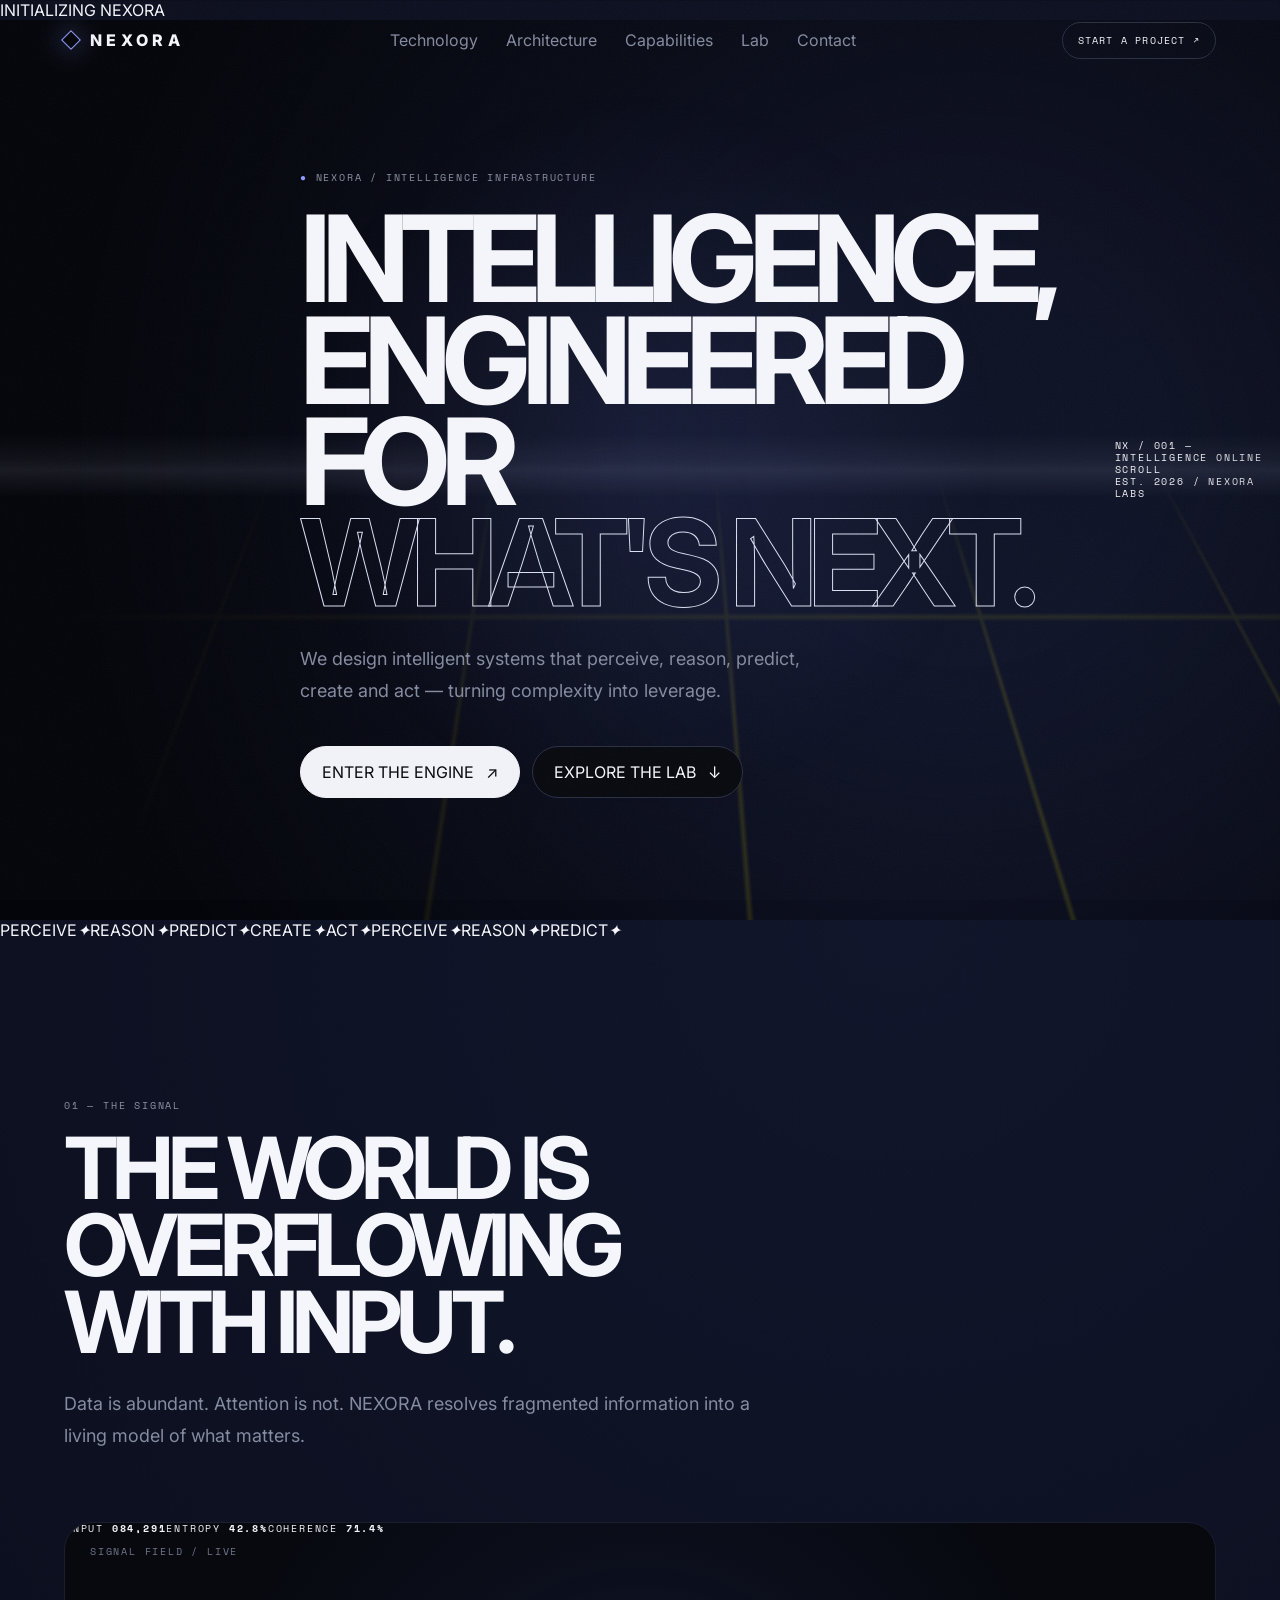
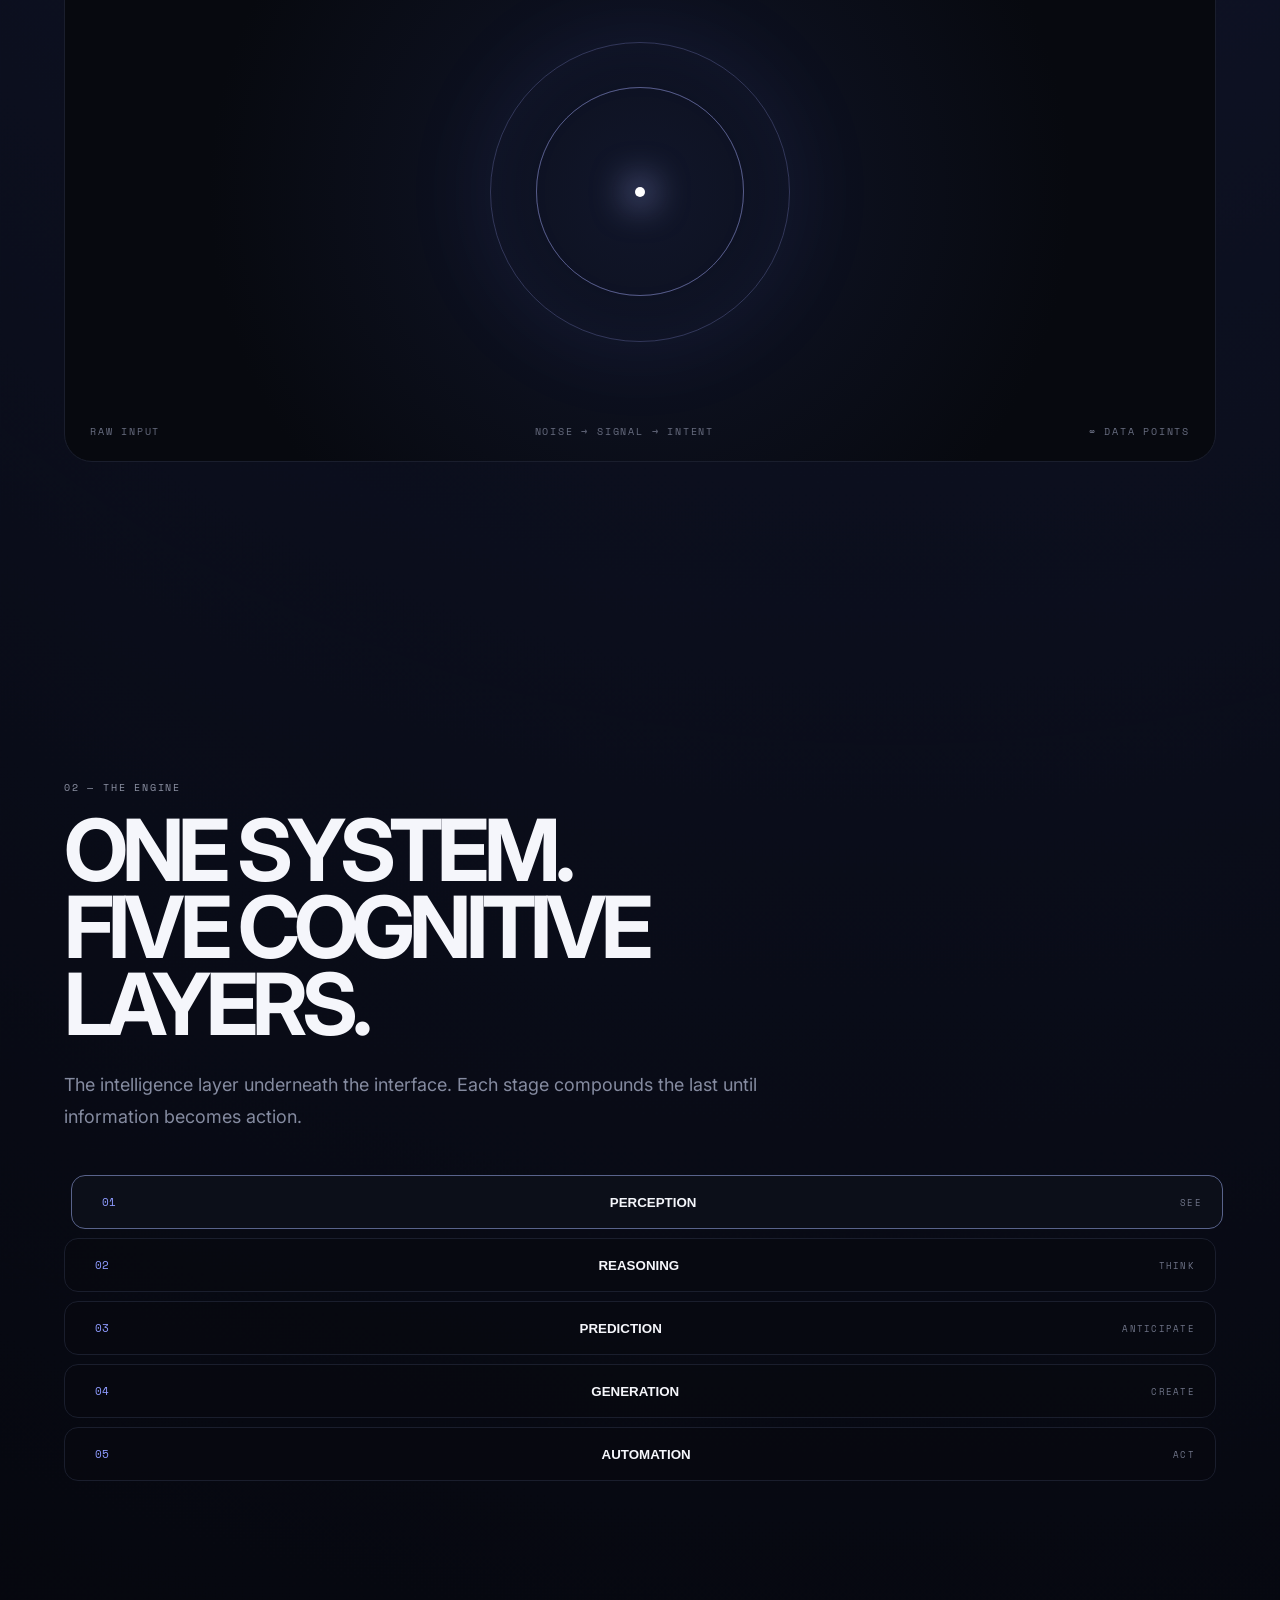
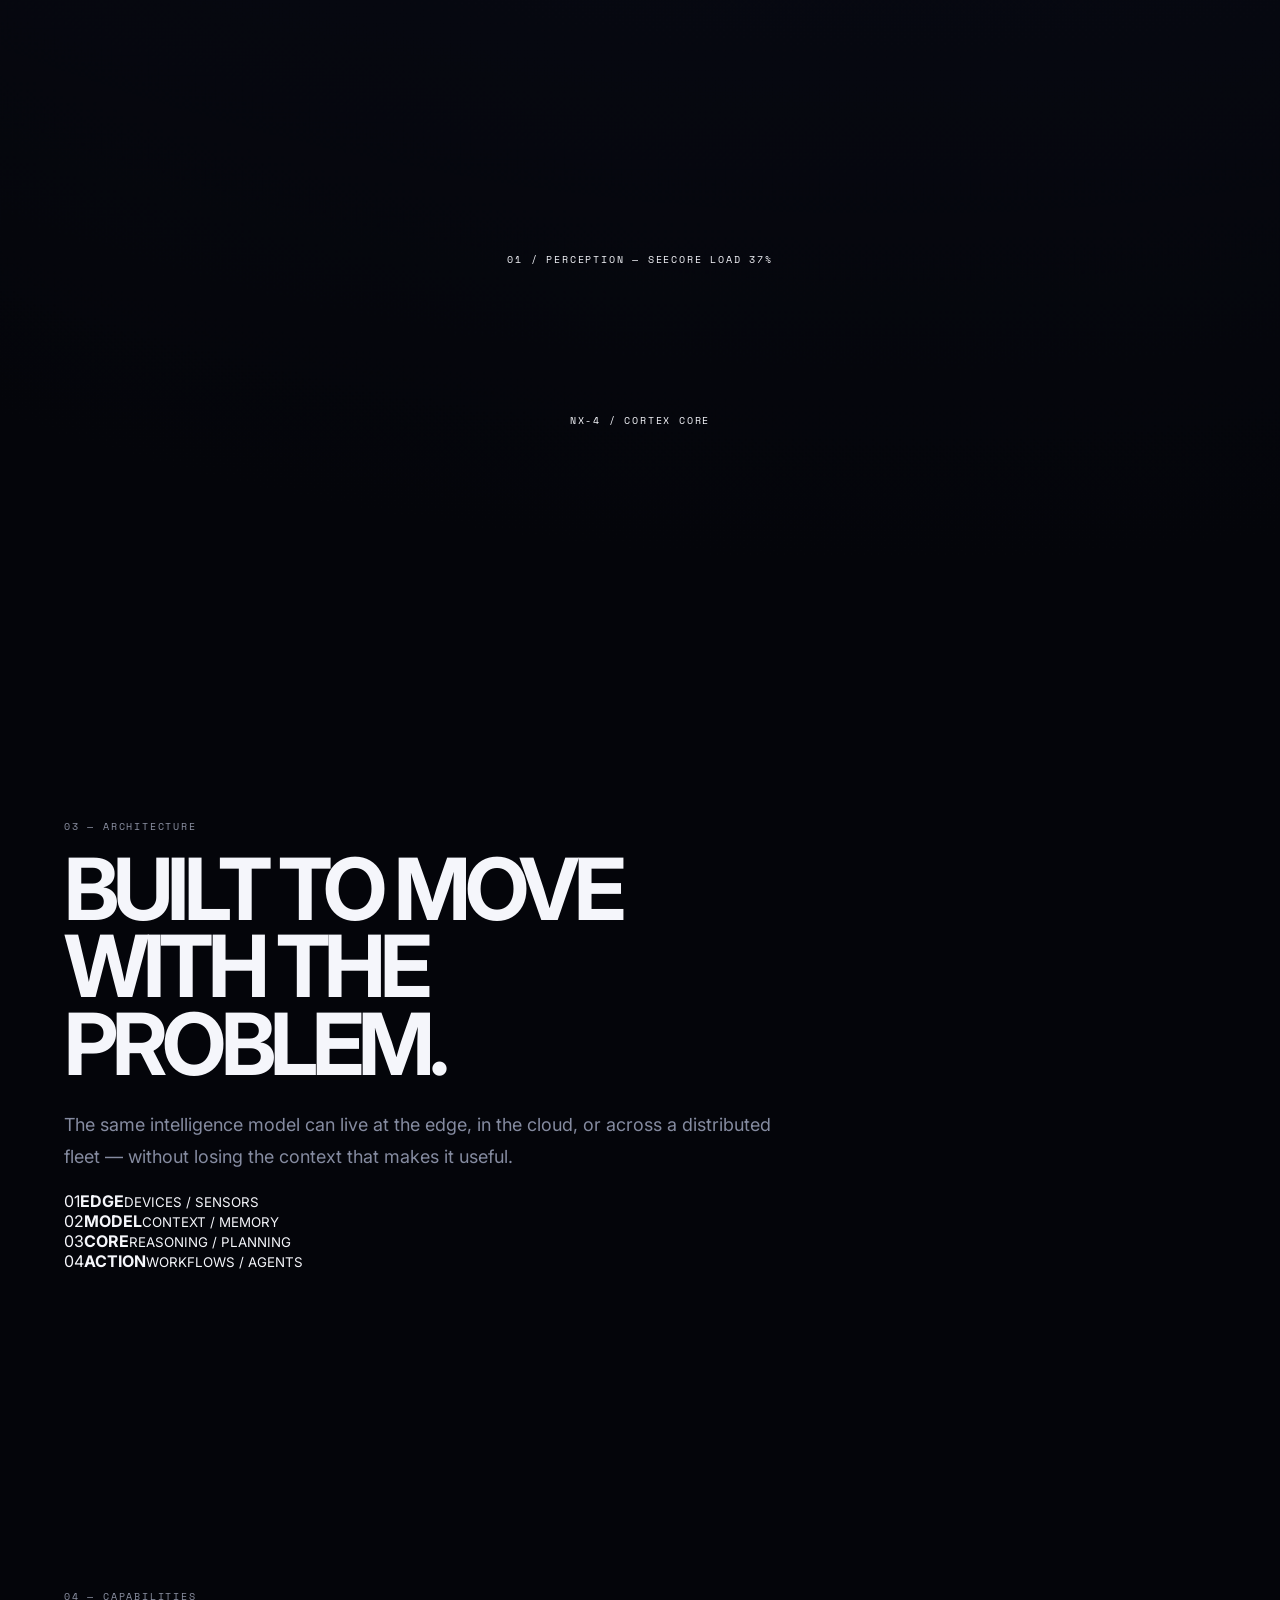
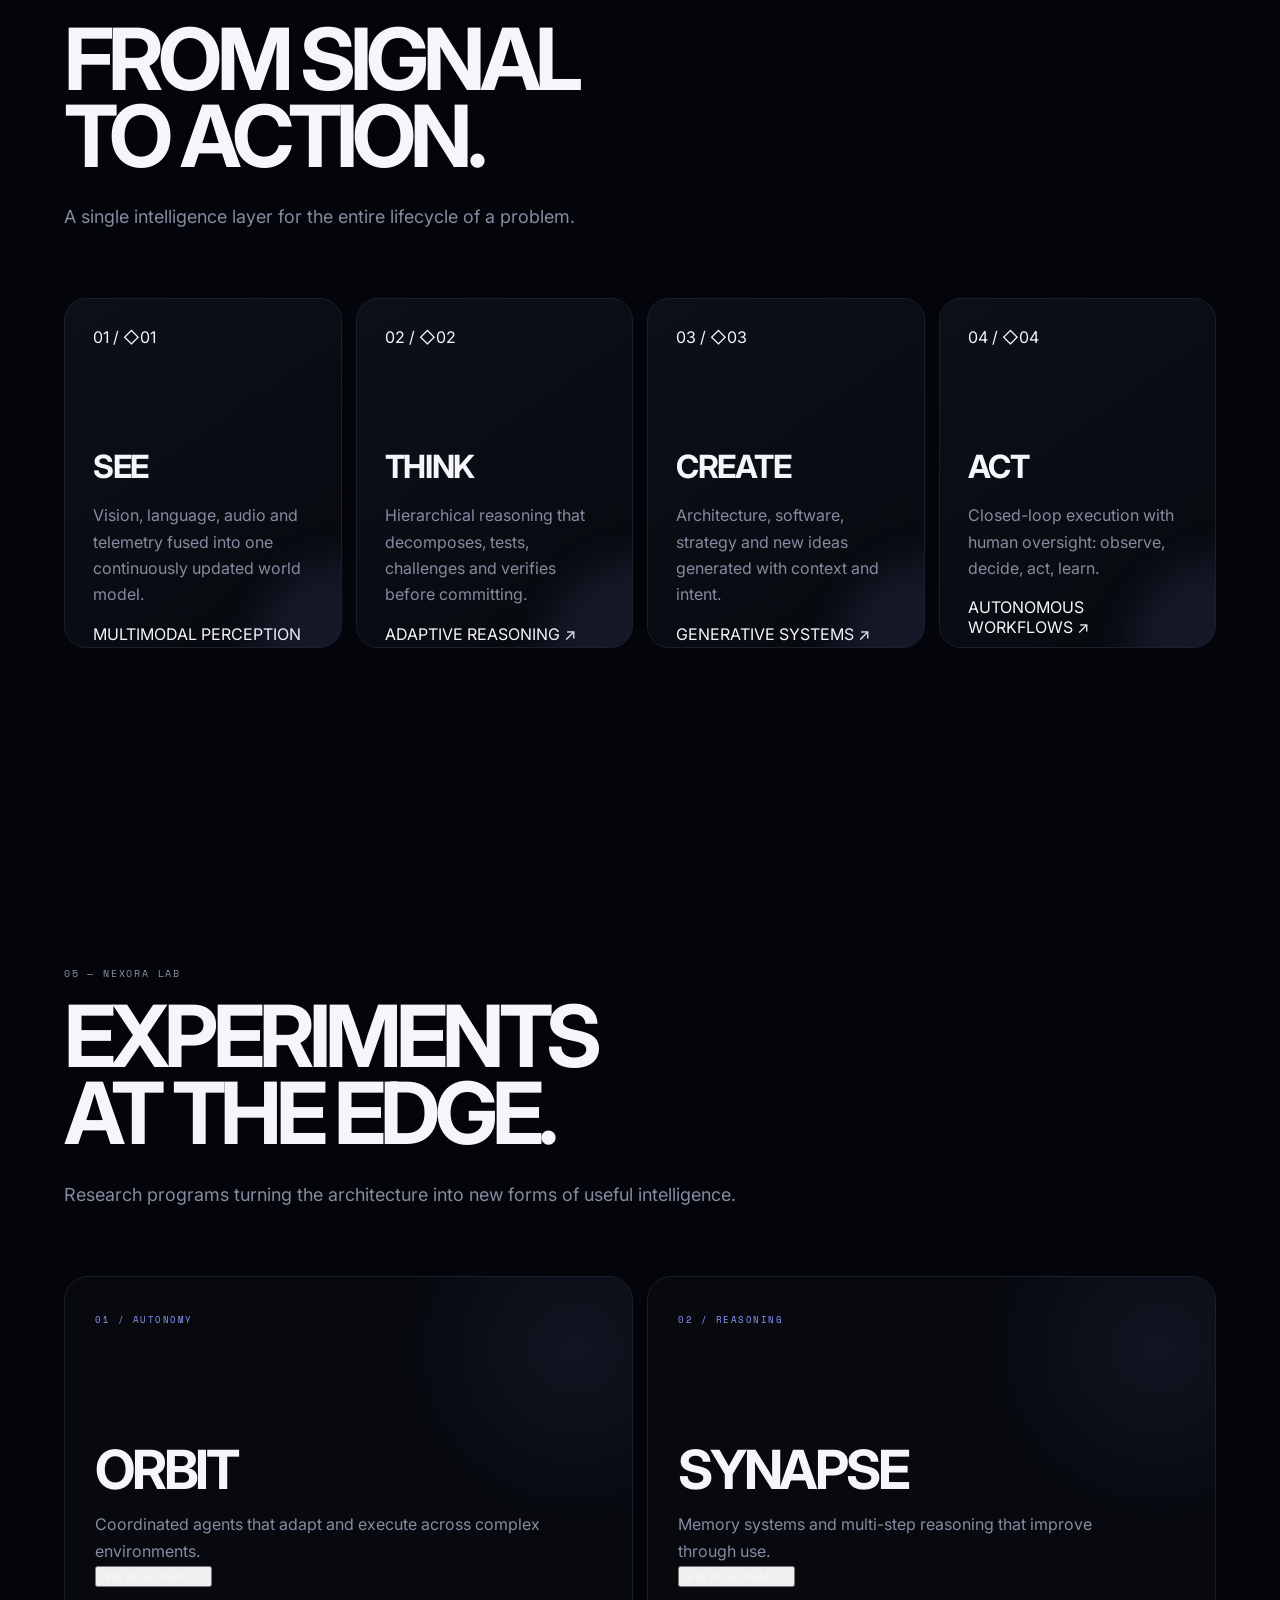
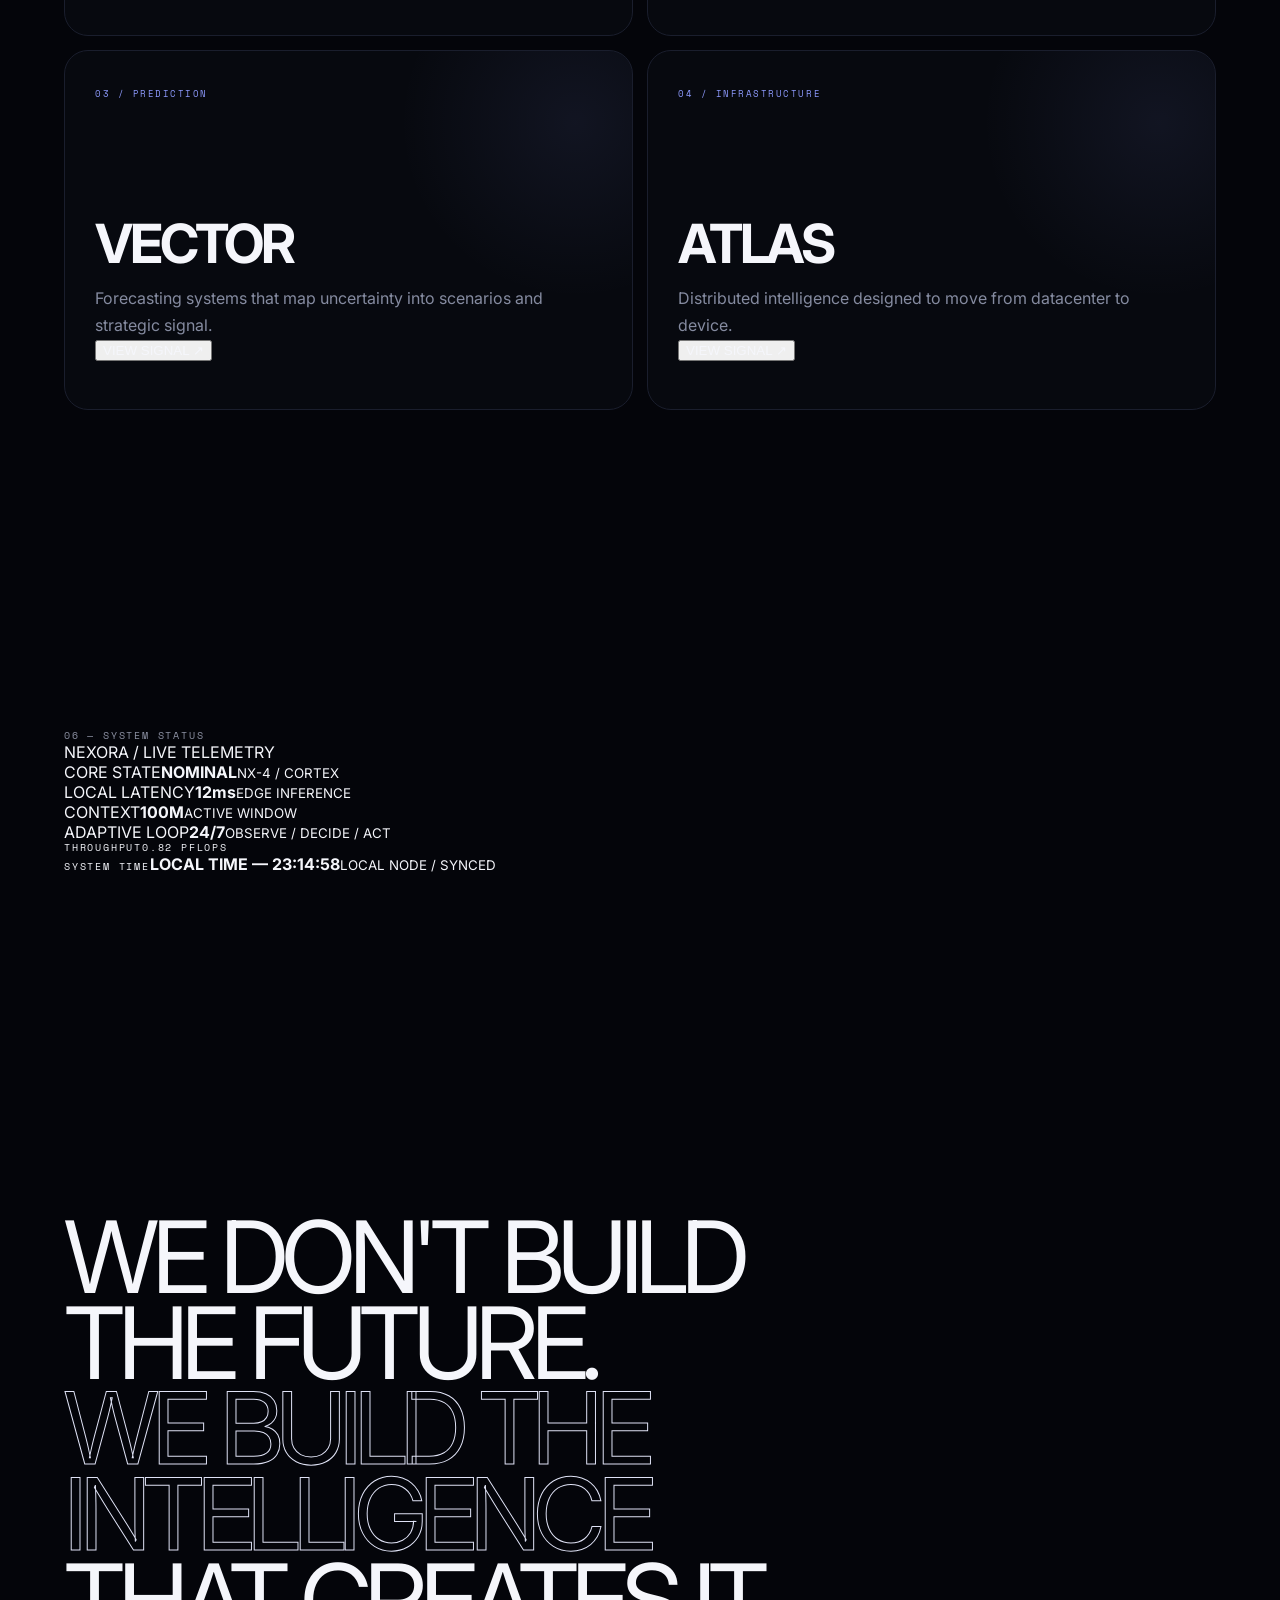
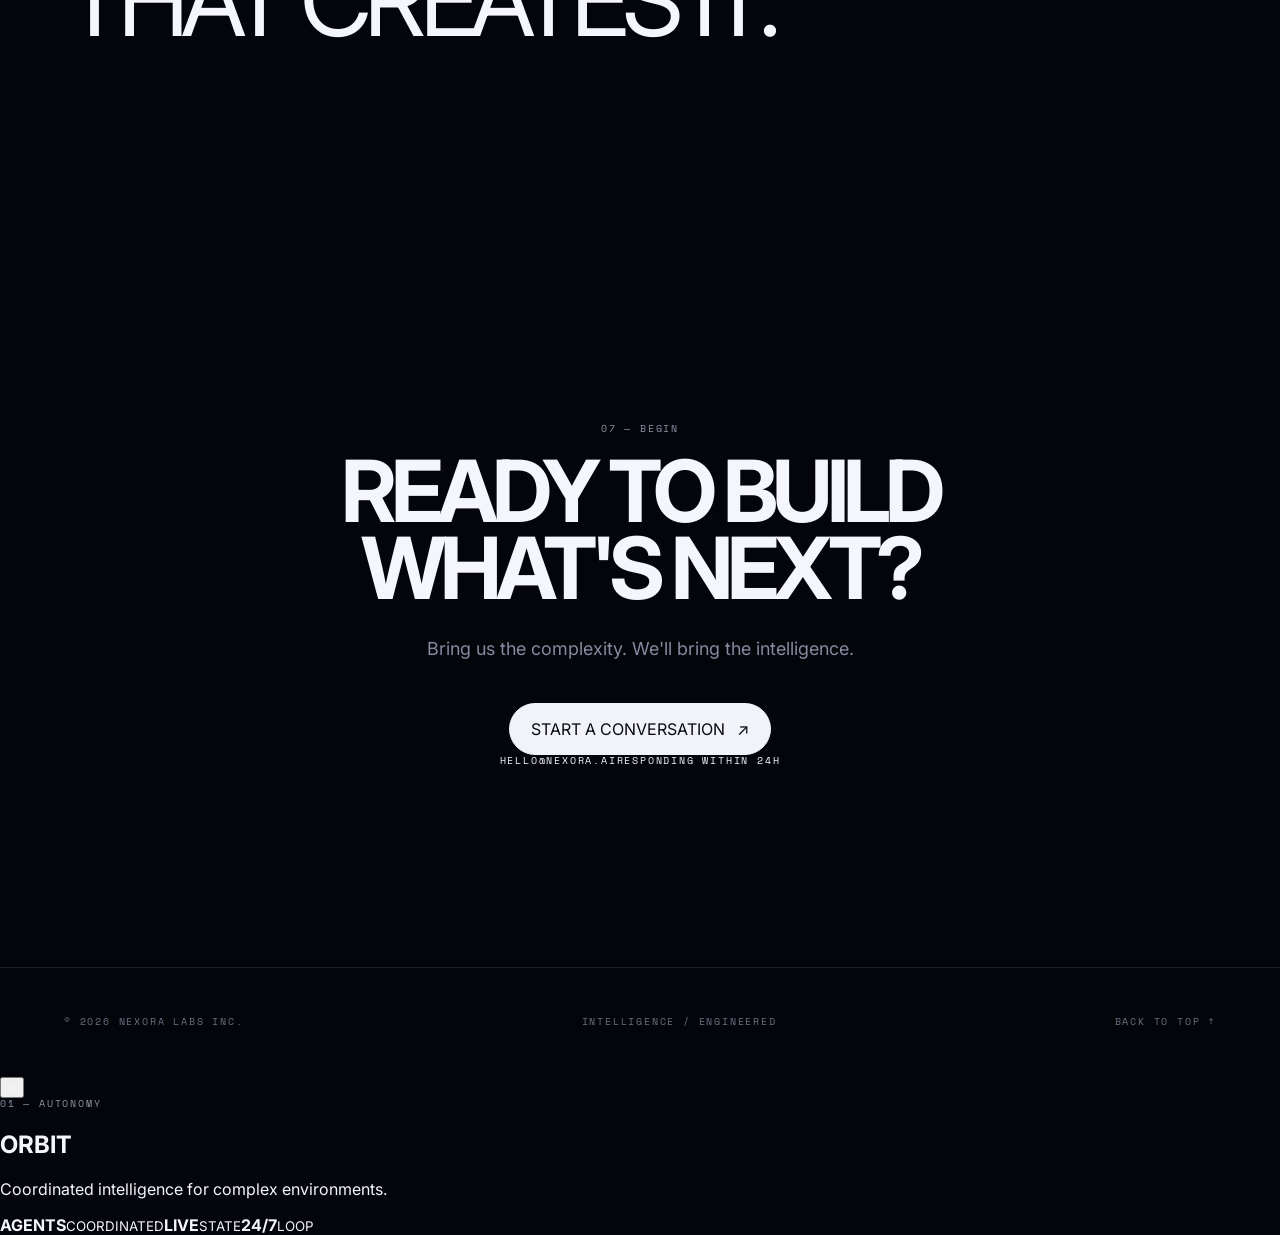
==== commit d74099c6: "NEXORA V4: immersive hero, 3D intelligence canvases, architecture map, telemetry and lab interaction" ====
--- a/index.html
+++ b/index.html
@@ -1,32 +1,39 @@
 <!doctype html>
 <html lang="en">
 <head>
-<meta charset="utf-8"><meta name="viewport" content="width=device-width,initial-scale=1">
-<meta name="theme-color" content="#04050a"><meta name="description" content="NEXORA builds intelligence infrastructure for what comes next.">
-<title>NEXORA — Intelligence, Engineered for What's Next</title>
-<link rel="preconnect" href="https://fonts.googleapis.com"><link rel="preconnect" href="https://fonts.gstatic.com" crossorigin>
-<link href="https://fonts.googleapis.com/css2?family=Inter:wght@400;500;600;700;800&family=Space+Mono:wght@400;700&display=swap" rel="stylesheet">
-<link rel="stylesheet" href="style.css">
+  <meta charset="utf-8"><meta name="viewport" content="width=device-width, initial-scale=1">
+  <meta name="theme-color" content="#04050a">
+  <meta name="description" content="NEXORA builds intelligence infrastructure that turns complex signals into decisions, creation and action.">
+  <meta property="og:title" content="NEXORA — Intelligence, Engineered for What's Next">
+  <meta property="og:description" content="Intelligence infrastructure for the next generation of systems.">
+  <meta property="og:type" content="website">
+  <title>NEXORA — Intelligence, Engineered for What's Next</title>
+  <link rel="preconnect" href="https://fonts.googleapis.com"><link rel="preconnect" href="https://fonts.gstatic.com" crossorigin>
+  <link href="https://fonts.googleapis.com/css2?family=Inter:wght@400;500;600;700;800&family=Space+Mono:wght@400;700&display=swap" rel="stylesheet">
+  <link rel="stylesheet" href="style.css">
 </head>
 <body>
-<div class="cursor-dot" id="cursor-dot"></div><div class="cursor-ring" id="cursor-ring"></div>
-<nav class="site-nav" id="nav"><a class="brand" href="#top"><i class="brand-mark"></i>NEXORA</a><div class="nav-links"><a href="#technology">Technology</a><a href="#capabilities">Capabilities</a><a href="#lab">Lab</a><a href="#system">System</a></div><a class="nav-cta" data-magnetic href="#contact">START A PROJECT ↗</a></nav>
-<main id="top">
-<section class="hero" aria-label="NEXORA introduction"><div class="hero-bg"><div class="hero-grid"></div><div class="hero-vignette"></div><div class="hero-sun"></div><div class="hero-scan"></div></div><div class="wrap hero-content"><div class="eyebrow reveal in"><b>●</b> NEXORA / INTELLIGENCE INFRASTRUCTURE</div><h1 class="reveal in">INTELLIGENCE,<span>ENGINEERED FOR</span><span class="stroke">WHAT'S NEXT.</span></h1><p class="hero-copy reveal in">We design intelligent systems that turn complex signals into decisions, creation and action.</p><div class="actions reveal in"><a class="btn primary" data-magnetic href="#technology">ENTER THE ENGINE <span>↗</span></a><a class="btn" data-magnetic href="#lab">EXPLORE THE LAB <span>↓</span></a></div></div><div class="hero-meta mono"><div class="scroll-cue"><span>SCROLL</span><i class="scroll-line"><i></i></i></div><span>NX / 001 — INTELLIGENCE ONLINE</span></div></section>
-
-<section class="section" id="problem"><div class="wrap"><div class="section-intro reveal"><div class="eyebrow">01 — THE PROBLEM</div><h2 class="title">COMPLEXITY IS THE<br>ENEMY OF PROGRESS.</h2><p class="lead">The world generates more information than humans can meaningfully process. NEXORA transforms fragmented signal into structured intelligence.</p></div><div class="signal-box reveal"><canvas id="noiseCanvas" aria-hidden="true"></canvas><div class="box-label mono">SIGNAL / 00:00:00 / LIVE</div><div class="signal-center"><div class="signal-core"></div></div><div class="box-footer mono"><span>RAW INPUT</span><span>NOISE → SIGNAL → INTENT</span><span>∞ DATA POINTS</span></div></div></div></section>
-
-<section class="section" id="technology"><div class="wrap engine"><div class="reveal"><div class="eyebrow">02 — THE ENGINE</div><h2 class="title">ONE SYSTEM.<br>FIVE COGNITIVE<br>LAYERS.</h2><p class="lead">Perception becomes context. Context becomes reasoning. Reasoning becomes prediction. Prediction becomes creation. Creation becomes action.</p><div class="layer-stack"><button class="layer active"><span class="num">01</span><strong>PERCEPTION</strong><small>SEE</small></button><button class="layer"><span class="num">02</span><strong>REASONING</strong><small>THINK</small></button><button class="layer"><span class="num">03</span><strong>PREDICTION</strong><small>ANTICIPATE</small></button><button class="layer"><span class="num">04</span><strong>GENERATION</strong><small>CREATE</small></button><button class="layer"><span class="num">05</span><strong>AUTOMATION</strong><small>ACT</small></button></div></div><div class="engine-scene reveal"><div class="engine-orb"><i class="node n1"></i><i class="node n2"></i><i class="node n3"></i><i class="sweep"></i></div><div class="mono" id="engine-state" style="position:absolute;bottom:10px;color:#6e7488">01 / PERCEPTION — SEE</div></div></div></section>
-
-<section class="section" id="capabilities"><div class="wrap"><div class="section-intro reveal"><div class="eyebrow">03 — CAPABILITIES</div><h2 class="title">FROM SIGNAL<br>TO ACTION.</h2><p class="lead">A single intelligence layer for the entire lifecycle of a problem — from sensing the world to changing it.</p></div><div class="cap-grid"><article class="cap reveal"><div class="cap-icon">01 / ◇</div><div class="cap-arrow">↗</div><h3>SEE</h3><p>Vision, language, audio and telemetry fused into one continuously updated world model.</p></article><article class="cap reveal"><div class="cap-icon">02 / ◇</div><div class="cap-arrow">↗</div><h3>THINK</h3><p>Hierarchical reasoning that decomposes, tests and verifies before committing to an answer.</p></article><article class="cap reveal"><div class="cap-icon">03 / ◇</div><div class="cap-arrow">↗</div><h3>CREATE</h3><p>Architecture, software, strategy and new ideas generated with context and intent.</p></article><article class="cap reveal"><div class="cap-icon">04 / ◇</div><div class="cap-arrow">↗</div><h3>ACT</h3><p>Closed-loop execution with human oversight: observe, decide, act, learn.</p></article></div></div></section>
-
-<section class="section" id="lab"><div class="wrap"><div class="section-intro reveal"><div class="eyebrow">04 — NEXORA LAB</div><h2 class="title">EXPERIMENTS AT<br>THE EDGE.</h2><p class="lead">Four research directions exploring autonomous intelligence, adaptive reasoning, prediction and infrastructure.</p></div><div class="lab-grid"><article class="lab-card reveal"><div class="lab-orbit"></div><span class="lab-tag">01 / AUTONOMY</span><h3>ORBIT</h3><p>Agents that coordinate, adapt and execute across complex environments.</p></article><article class="lab-card reveal"><div class="lab-orbit"></div><span class="lab-tag">02 / REASONING</span><h3>SYNAPSE</h3><p>Adaptive memory and multi-step reasoning for systems that improve through use.</p></article><article class="lab-card reveal"><div class="lab-orbit"></div><span class="lab-tag">03 / PREDICTION</span><h3>VECTOR</h3><p>Models that map uncertainty into forecasts, scenarios and strategic signals.</p></article><article class="lab-card reveal"><div class="lab-orbit"></div><span class="lab-tag">04 / INFRASTRUCTURE</span><h3>ATLAS</h3><p>Distributed intelligence designed to move from datacenter to device.</p></article></div></div></section>
-
-<section class="section" id="system" style="padding-top:60px;padding-bottom:60px"><div class="wrap"><div class="system-strip reveal"><div class="status mono"><i class="status-dot"></i> ALL SYSTEMS NOMINAL</div><div class="metrics"><div class="metric"><strong>12ms</strong><small>LOCAL LATENCY</small></div><div class="metric"><strong>100M</strong><small>CONTEXT WINDOW</small></div><div class="metric"><strong>99.9%</strong><small>UPTIME TARGET</small></div><div class="metric"><strong>24/7</strong><small>ADAPTIVE LOOP</small></div></div><div class="local-time mono" id="clock">LOCAL TIME — --:--:--</div></div></div></section>
-
-<section class="quote"><div class="wrap reveal"><p>WE DON'T BUILD<br>THE FUTURE.<br><span class="outline-text">WE BUILD THE<br>INTELLIGENCE</span><br>THAT CREATES IT.</p></div></section>
-<section class="cta" id="contact"><div class="wrap reveal"><div class="eyebrow">06 — BEGIN</div><h2 class="title">READY TO BUILD<br>WHAT'S NEXT?</h2><p class="lead">Bring us the complexity. We'll bring the intelligence.</p><div class="actions"><a class="btn primary" data-magnetic href="mailto:hello@nexora.ai">START A CONVERSATION <span>↗</span></a></div></div></section>
-</main>
-<footer class="footer"><div class="wrap mono"><span>© 2026 NEXORA LABS INC.</span><span>INTELLIGENCE / ENGINEERED</span></div></footer>
-<script src="app.js" defer></script>
-</body></html>+  <div class="cursor-dot" id="cursor-dot"></div><div class="cursor-ring" id="cursor-ring"></div>
+  <div class="preloader" id="preloader" aria-hidden="true"><div class="preloader-mark"><i></i></div><span>INITIALIZING NEXORA</span><div class="preloader-bar"><i></i></div></div>
+  <nav class="site-nav" id="nav"><a class="brand interactive" href="#top"><i class="brand-mark"></i>NEXORA</a><div class="nav-links"><a href="#technology">Technology</a><a href="#architecture">Architecture</a><a href="#capabilities">Capabilities</a><a href="#lab">Lab</a><a href="#contact">Contact</a></div><a class="nav-cta magnetic interactive" href="#contact">START A PROJECT <span>↗</span></a></nav>
+  <main id="top">
+    <section class="hero section-hero">
+      <div class="hero-grid"></div><div class="hero-vignette"></div><canvas id="heroCanvas" class="hero-canvas" aria-hidden="true"></canvas><div class="hero-scan"></div>
+      <div class="wrap hero-content"><div class="eyebrow reveal"><b>●</b> NEXORA / INTELLIGENCE INFRASTRUCTURE</div><h1 class="hero-title reveal"><span>INTELLIGENCE,</span><span>ENGINEERED FOR</span><span class="stroke">WHAT'S NEXT.</span></h1><p class="hero-copy reveal">We design intelligent systems that perceive, reason, predict, create and act — turning complexity into leverage.</p><div class="actions reveal"><a class="btn primary magnetic interactive" href="#technology">ENTER THE ENGINE <span>↗</span></a><a class="btn magnetic interactive" href="#lab">EXPLORE THE LAB <span>↓</span></a></div></div>
+      <div class="hero-footer mono"><span>NX / 001 — INTELLIGENCE ONLINE</span><span class="scroll-cue">SCROLL <i></i></span><span>EST. 2026 / NEXORA LABS</span></div>
+    </section>
+    <section class="marquee"><div class="marquee-track"><span>PERCEIVE</span><i>✦</i><span>REASON</span><i>✦</i><span>PREDICT</span><i>✦</i><span>CREATE</span><i>✦</i><span>ACT</span><i>✦</i><span>PERCEIVE</span><i>✦</i><span>REASON</span><i>✦</i><span>PREDICT</span><i>✦</i></div></section>
+    <section class="section" id="problem"><div class="wrap"><div class="section-intro reveal"><div class="eyebrow">01 — THE SIGNAL</div><h2 class="title">THE WORLD IS<br>OVERFLOWING<br>WITH INPUT.</h2><p class="lead">Data is abundant. Attention is not. NEXORA resolves fragmented information into a living model of what matters.</p></div><div class="signal-box reveal"><canvas id="signalCanvas" aria-hidden="true"></canvas><div class="box-label mono">SIGNAL FIELD / LIVE</div><div class="signal-center"><div class="signal-core"></div><span class="signal-ring r1"></span><span class="signal-ring r2"></span></div><div class="signal-readout mono"><span>INPUT <b id="inputCount">084,291</b></span><span>ENTROPY <b id="entropy">42.8%</b></span><span>COHERENCE <b id="coherence">71.4%</b></span></div><div class="box-footer mono"><span>RAW INPUT</span><span>NOISE → SIGNAL → INTENT</span><span>∞ DATA POINTS</span></div></div></div></section>
+    <section class="section engine-section" id="technology"><div class="wrap engine-layout"><div class="reveal"><div class="eyebrow">02 — THE ENGINE</div><h2 class="title">ONE SYSTEM.<br>FIVE COGNITIVE<br>LAYERS.</h2><p class="lead">The intelligence layer underneath the interface. Each stage compounds the last until information becomes action.</p><div class="layer-stack"><button class="layer active interactive" data-layer="0"><span class="num">01</span><strong>PERCEPTION</strong><small>SEE</small></button><button class="layer interactive" data-layer="1"><span class="num">02</span><strong>REASONING</strong><small>THINK</small></button><button class="layer interactive" data-layer="2"><span class="num">03</span><strong>PREDICTION</strong><small>ANTICIPATE</small></button><button class="layer interactive" data-layer="3"><span class="num">04</span><strong>GENERATION</strong><small>CREATE</small></button><button class="layer interactive" data-layer="4"><span class="num">05</span><strong>AUTOMATION</strong><small>ACT</small></button></div></div><div class="engine-scene reveal"><canvas id="engineCanvas" aria-hidden="true"></canvas><div class="engine-hud mono"><span id="engineState">01 / PERCEPTION — SEE</span><span id="engineLoad">CORE LOAD 37%</span></div><div class="engine-caption mono">NX-4 / CORTEX CORE</div></div></div></section>
+    <section class="section" id="architecture"><div class="wrap architecture-layout"><div class="section-intro reveal"><div class="eyebrow">03 — ARCHITECTURE</div><h2 class="title">BUILT TO MOVE<br>WITH THE<br>PROBLEM.</h2><p class="lead">The same intelligence model can live at the edge, in the cloud, or across a distributed fleet — without losing the context that makes it useful.</p></div><div class="architecture-map reveal"><div class="arch-grid"></div><div class="arch-node node-edge"><span>01</span><strong>EDGE</strong><small>DEVICES / SENSORS</small></div><div class="arch-line l1"></div><div class="arch-node node-model"><span>02</span><strong>MODEL</strong><small>CONTEXT / MEMORY</small></div><div class="arch-line l2"></div><div class="arch-node node-core"><span>03</span><strong>CORE</strong><small>REASONING / PLANNING</small></div><div class="arch-line l3"></div><div class="arch-node node-action"><span>04</span><strong>ACTION</strong><small>WORKFLOWS / AGENTS</small></div><div class="arch-sweep"></div></div></div></section>
+    <section class="section" id="capabilities"><div class="wrap"><div class="section-intro reveal"><div class="eyebrow">04 — CAPABILITIES</div><h2 class="title">FROM SIGNAL<br>TO ACTION.</h2><p class="lead">A single intelligence layer for the entire lifecycle of a problem.</p></div><div class="cap-grid"><article class="cap reveal interactive tilt-card"><div class="cap-top"><span>01 / ◇</span><span>01</span></div><h3>SEE</h3><p>Vision, language, audio and telemetry fused into one continuously updated world model.</p><div class="cap-hint">MULTIMODAL PERCEPTION <span>↗</span></div></article><article class="cap reveal interactive tilt-card"><div class="cap-top"><span>02 / ◇</span><span>02</span></div><h3>THINK</h3><p>Hierarchical reasoning that decomposes, tests, challenges and verifies before committing.</p><div class="cap-hint">ADAPTIVE REASONING <span>↗</span></div></article><article class="cap reveal interactive tilt-card"><div class="cap-top"><span>03 / ◇</span><span>03</span></div><h3>CREATE</h3><p>Architecture, software, strategy and new ideas generated with context and intent.</p><div class="cap-hint">GENERATIVE SYSTEMS <span>↗</span></div></article><article class="cap reveal interactive tilt-card"><div class="cap-top"><span>04 / ◇</span><span>04</span></div><h3>ACT</h3><p>Closed-loop execution with human oversight: observe, decide, act, learn.</p><div class="cap-hint">AUTONOMOUS WORKFLOWS <span>↗</span></div></article></div></div></section>
+    <section class="section lab-section" id="lab"><div class="wrap"><div class="section-intro reveal"><div class="eyebrow">05 — NEXORA LAB</div><h2 class="title">EXPERIMENTS<br>AT THE EDGE.</h2><p class="lead">Research programs turning the architecture into new forms of useful intelligence.</p></div><div class="lab-grid"><article class="lab-card reveal interactive tilt-card" data-lab="ORBIT"><span class="lab-tag">01 / AUTONOMY</span><div class="lab-visual orbit-visual"></div><h3>ORBIT</h3><p>Coordinated agents that adapt and execute across complex environments.</p><button class="lab-open interactive">VIEW SIGNAL <span>↗</span></button></article><article class="lab-card reveal interactive tilt-card" data-lab="SYNAPSE"><span class="lab-tag">02 / REASONING</span><div class="lab-visual synapse-visual"></div><h3>SYNAPSE</h3><p>Memory systems and multi-step reasoning that improve through use.</p><button class="lab-open interactive">VIEW SIGNAL <span>↗</span></button></article><article class="lab-card reveal interactive tilt-card" data-lab="VECTOR"><span class="lab-tag">03 / PREDICTION</span><div class="lab-visual vector-visual"></div><h3>VECTOR</h3><p>Forecasting systems that map uncertainty into scenarios and strategic signal.</p><button class="lab-open interactive">VIEW SIGNAL <span>↗</span></button></article><article class="lab-card reveal interactive tilt-card" data-lab="ATLAS"><span class="lab-tag">04 / INFRASTRUCTURE</span><div class="lab-visual atlas-visual"></div><h3>ATLAS</h3><p>Distributed intelligence designed to move from datacenter to device.</p><button class="lab-open interactive">VIEW SIGNAL <span>↗</span></button></article></div></div></section>
+    <section class="section telemetry-section" id="system"><div class="wrap"><div class="telemetry-head reveal"><div class="eyebrow">06 — SYSTEM STATUS</div><div class="telemetry-title">NEXORA / LIVE TELEMETRY</div></div><div class="telemetry-grid reveal"><div class="telemetry-card"><span>CORE STATE</span><strong><i class="status-dot"></i>NOMINAL</strong><small>NX-4 / CORTEX</small></div><div class="telemetry-card"><span>LOCAL LATENCY</span><strong>12<span>ms</span></strong><small>EDGE INFERENCE</small></div><div class="telemetry-card"><span>CONTEXT</span><strong>100<span>M</span></strong><small>ACTIVE WINDOW</small></div><div class="telemetry-card"><span>ADAPTIVE LOOP</span><strong>24<span>/7</span></strong><small>OBSERVE / DECIDE / ACT</small></div><div class="telemetry-chart"><div class="chart-head mono"><span>THROUGHPUT</span><span id="throughput">0.82 PFLOPS</span></div><div class="bars" id="bars"></div></div><div class="telemetry-clock"><span class="mono">SYSTEM TIME</span><strong id="clock">--:--:--</strong><small>LOCAL NODE / SYNCED</small></div></div></div></section>
+    <section class="quote"><div class="wrap reveal"><p>WE DON'T BUILD<br>THE FUTURE.<br><span class="outline-text">WE BUILD THE<br>INTELLIGENCE</span><br>THAT CREATES IT.</p></div></section>
+    <section class="cta" id="contact"><div class="cta-orbit"></div><div class="wrap reveal"><div class="eyebrow">07 — BEGIN</div><h2 class="title">READY TO BUILD<br>WHAT'S NEXT?</h2><p class="lead">Bring us the complexity. We'll bring the intelligence.</p><div class="actions"><a class="btn primary magnetic interactive" href="mailto:hello@nexora.ai">START A CONVERSATION <span>↗</span></a></div><div class="cta-meta mono"><span>HELLO@NEXORA.AI</span><span>RESPONDING WITHIN 24H</span></div></div></section>
+  </main>
+  <footer class="footer"><div class="wrap mono"><span>© 2026 NEXORA LABS INC.</span><span>INTELLIGENCE / ENGINEERED</span><a href="#top">BACK TO TOP ↑</a></div></footer>
+  <div class="lab-modal" id="labModal" aria-hidden="true"><div class="modal-backdrop" data-close-modal></div><div class="modal-panel"><button class="modal-close interactive" data-close-modal aria-label="Close">×</button><div class="eyebrow" id="modalTag">01 — AUTONOMY</div><h2 id="modalTitle">ORBIT</h2><p id="modalBody">Coordinated intelligence for complex environments.</p><div class="modal-stats"><span><b id="modalStat1">AGENTS</b><small>COORDINATED</small></span><span><b id="modalStat2">LIVE</b><small>STATE</small></span><span><b id="modalStat3">24/7</b><small>LOOP</small></span></div></div></div>
+  <script src="app.js" defer></script>
+</body>
+</html>
